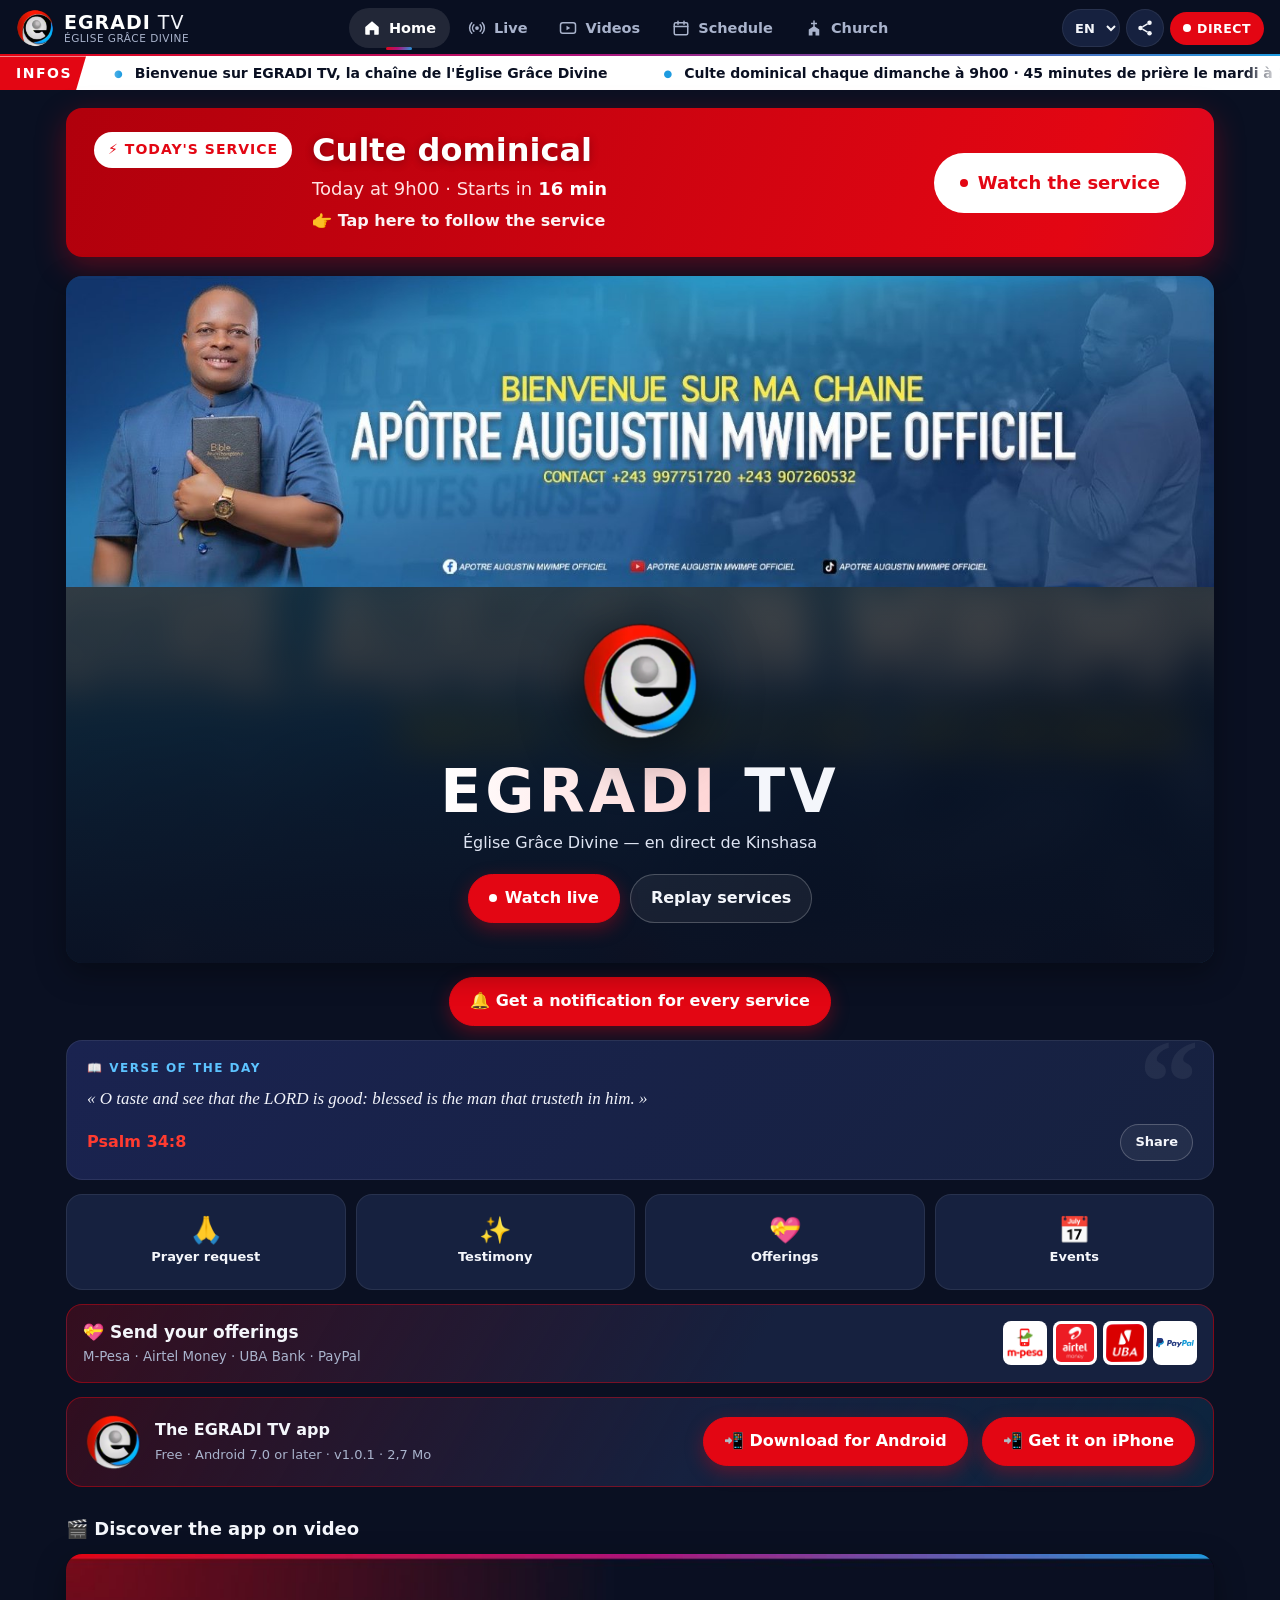
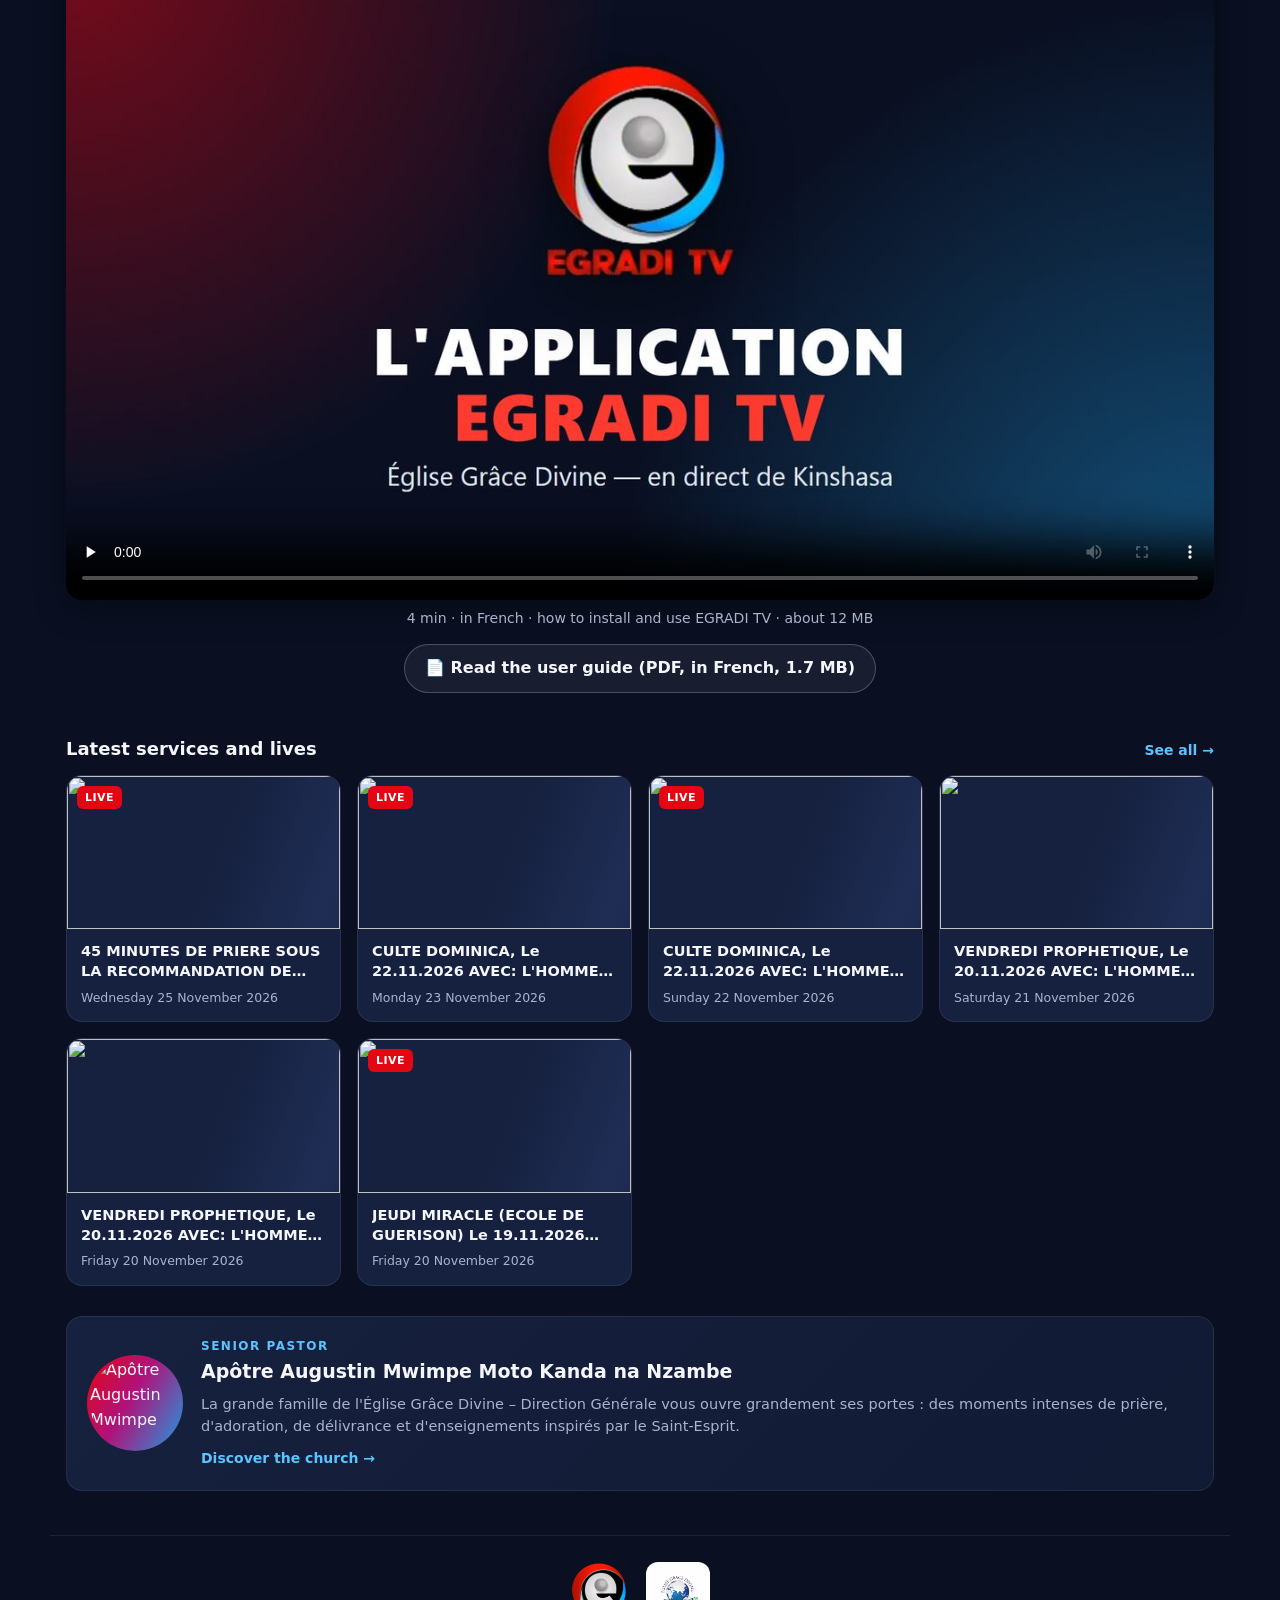
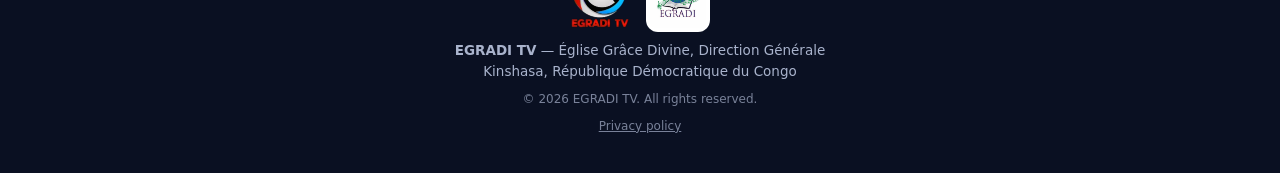
==== index.html @ 6b4d1101 "Bandeau et confidentialite : la rubrique s'appelle Offrandes Co-Authored-By: Claude Opus 5.5 <norepl" ====
<!doctype html>
<html lang="fr">
<head>
  <meta charset="utf-8">
  <meta name="viewport" content="width=device-width, initial-scale=1, viewport-fit=cover">
  <title>EGRADI TV — Église Grâce Divine · Kinshasa</title>
  <meta name="description" content="EGRADI TV : cultes en direct, prières, enseignements et miracles de l'Église Grâce Divine avec l'Apôtre Augustin Mwimpe, depuis Kinshasa.">
  <meta name="theme-color" content="#0a1022">
  <meta property="og:type" content="website">
  <meta property="og:site_name" content="EGRADI TV">
  <meta property="og:title" content="EGRADI TV — Église Grâce Divine">
  <meta property="og:description" content="Cultes en direct, prières et enseignements depuis Kinshasa.">
  <meta property="og:image" content="https://spirittshim.github.io/EGRADI-TV/partage.jpg">
  <meta property="og:image:width" content="1200">
  <meta property="og:image:height" content="630">
  <meta property="og:image:alt" content="EGRADI TV — Église Grâce Divine, Kinshasa">
  <meta property="og:url" content="https://spirittshim.github.io/EGRADI-TV/">
  <meta property="og:locale" content="fr_FR">
  <meta name="twitter:card" content="summary_large_image">
  <link rel="canonical" href="https://spirittshim.github.io/EGRADI-TV/">
  <script type="application/ld+json">[{"@context": "https://schema.org", "@type": "Church", "name": "Église Grâce Divine (EGRADI)", "alternateName": "EGRADI TV", "url": "https://spirittshim.github.io/EGRADI-TV/", "logo": "https://spirittshim.github.io/EGRADI-TV/logo-512.png", "image": "https://spirittshim.github.io/EGRADI-TV/partage.jpg", "description": "Cultes en direct, prières, enseignements et miracles avec l'Apôtre Augustin Mwimpe, depuis Kinshasa.", "telephone": "+243997751720", "email": "egrdimwimpe@gmail.com", "address": {"@type": "PostalAddress", "streetAddress": "3e avenue Police, Cité de Grâce (Badara), en face de l'Aéroport de Ndjili", "addressLocality": "Kinshasa", "addressCountry": "CD"}, "founder": {"@type": "Person", "name": "Apôtre Augustin Mwimpe"}, "sameAs": ["https://www.youtube.com/@Ap%C3%B4treAugustinMwimpeOfficiel", "https://www.facebook.com/MWIMPE", "https://www.tiktok.com/@augustinmwimpeofficiel", "https://www.instagram.com/apotre_augustin_mwimpeofficiel/", "https://x.com/ApotreMwimpe"]}, {"@context": "https://schema.org", "@type": "WebSite", "name": "EGRADI TV", "url": "https://spirittshim.github.io/EGRADI-TV/", "inLanguage": ["fr", "ln", "en"]}]</script>
  <link rel="manifest" href="manifest.webmanifest">
  <link rel="icon" href="logo-badge.png" type="image/png">
  <link rel="apple-touch-icon" href="apple-touch-icon.png">
  <!-- iPhone / iPad : application plein écran depuis l'écran d'accueil -->
  <meta name="apple-mobile-web-app-capable" content="yes">
  <meta name="mobile-web-app-capable" content="yes">
  <meta name="apple-mobile-web-app-status-bar-style" content="black-translucent">
  <meta name="apple-mobile-web-app-title" content="EGRADI TV">
  <meta name="format-detection" content="telephone=no">
  <link rel="apple-touch-startup-image" href="iphone/demarrage-1320x2868.png" media="(device-width: 440px) and (device-height: 956px) and (-webkit-device-pixel-ratio: 3) and (orientation: portrait)">
  <link rel="apple-touch-startup-image" href="iphone/demarrage-1206x2622.png" media="(device-width: 402px) and (device-height: 874px) and (-webkit-device-pixel-ratio: 3) and (orientation: portrait)">
  <link rel="apple-touch-startup-image" href="iphone/demarrage-1290x2796.png" media="(device-width: 430px) and (device-height: 932px) and (-webkit-device-pixel-ratio: 3) and (orientation: portrait)">
  <link rel="apple-touch-startup-image" href="iphone/demarrage-1179x2556.png" media="(device-width: 393px) and (device-height: 852px) and (-webkit-device-pixel-ratio: 3) and (orientation: portrait)">
  <link rel="apple-touch-startup-image" href="iphone/demarrage-1284x2778.png" media="(device-width: 428px) and (device-height: 926px) and (-webkit-device-pixel-ratio: 3) and (orientation: portrait)">
  <link rel="apple-touch-startup-image" href="iphone/demarrage-1170x2532.png" media="(device-width: 390px) and (device-height: 844px) and (-webkit-device-pixel-ratio: 3) and (orientation: portrait)">
  <link rel="apple-touch-startup-image" href="iphone/demarrage-1125x2436.png" media="(device-width: 375px) and (device-height: 812px) and (-webkit-device-pixel-ratio: 3) and (orientation: portrait)">
  <link rel="apple-touch-startup-image" href="iphone/demarrage-1242x2688.png" media="(device-width: 414px) and (device-height: 896px) and (-webkit-device-pixel-ratio: 3) and (orientation: portrait)">
  <link rel="apple-touch-startup-image" href="iphone/demarrage-828x1792.png" media="(device-width: 414px) and (device-height: 896px) and (-webkit-device-pixel-ratio: 2) and (orientation: portrait)">
  <link rel="apple-touch-startup-image" href="iphone/demarrage-750x1334.png" media="(device-width: 375px) and (device-height: 667px) and (-webkit-device-pixel-ratio: 2) and (orientation: portrait)">
  <link rel="apple-touch-startup-image" href="iphone/demarrage-1242x2208.png" media="(device-width: 414px) and (device-height: 736px) and (-webkit-device-pixel-ratio: 3) and (orientation: portrait)">
  <link rel="preconnect" href="https://i.ytimg.com">
  <link rel="stylesheet" href="styles.css">
</head>
<body>
  <noscript><p style="padding:16px;background:#e30613;color:#fff;text-align:center;margin:0">EGRADI TV a besoin de JavaScript pour fonctionner. Activez-le dans votre navigateur, ou regardez les cultes sur YouTube : Apôtre Augustin Mwimpe Officiel.</p></noscript>
  <!-- Écran de démarrage -->
  <div id="demarrage" class="demarrage" aria-hidden="true">
    <img src="logo-complet.png" alt="" width="172" height="200">

    <span class="chargement"></span>
  </div>

  <svg width="0" height="0" style="position:absolute" aria-hidden="true">
    <symbol id="i-accueil" viewBox="0 0 24 24"><path d="M3 10.5 12 3l9 7.5V20a1 1 0 0 1-1 1h-5v-6H9v6H4a1 1 0 0 1-1-1z"/></symbol>
    <symbol id="i-direct" viewBox="0 0 24 24"><circle cx="12" cy="12" r="2.5"/><path d="M7.8 16.2a6 6 0 0 1 0-8.4M16.2 7.8a6 6 0 0 1 0 8.4M5 19a10 10 0 0 1 0-14M19 5a10 10 0 0 1 0 14" fill="none" stroke="currentColor" stroke-width="2" stroke-linecap="round"/></symbol>
    <symbol id="i-videos" viewBox="0 0 24 24"><rect x="2" y="5" width="20" height="14" rx="3" fill="none" stroke="currentColor" stroke-width="2"/><path d="m10 9 5 3-5 3z"/></symbol>
    <symbol id="i-programme" viewBox="0 0 24 24"><rect x="3" y="5" width="18" height="16" rx="2" fill="none" stroke="currentColor" stroke-width="2"/><path d="M3 10h18M8 3v4M16 3v4" stroke="currentColor" stroke-width="2" stroke-linecap="round"/></symbol>
    <symbol id="i-eglise" viewBox="0 0 24 24"><path d="M11 2h2v3h3v2h-3v3l6 4v8h-5v-5h-4v5H5v-8l6-4V7H8V5h3z"/></symbol>
    <symbol id="i-partager" viewBox="0 0 24 24"><circle cx="18" cy="5" r="3"/><circle cx="6" cy="12" r="3"/><circle cx="18" cy="19" r="3"/><path d="m8.6 13.5 6.8 4M15.4 6.5l-6.8 4" stroke="currentColor" stroke-width="2"/></symbol>
    <symbol id="i-installer" viewBox="0 0 24 24"><path d="M12 3v12m0 0-5-5m5 5 5-5M4 21h16" fill="none" stroke="currentColor" stroke-width="2.2" stroke-linecap="round" stroke-linejoin="round"/></symbol>
  </svg>

  <header class="entete">
    <a class="marque" href="#accueil" aria-label="EGRADI TV, accueil">
      <img class="logo" src="logo-badge.png" alt="" width="38" height="38">
      <span class="marque-texte"><span><strong>EGRADI</strong> TV</span><small>Église Grâce Divine</small></span>
    </a>
    <nav class="barre-nav" aria-label="Navigation principale">
      <a href="#accueil" data-vue="accueil"><svg><use href="#i-accueil"/></svg><span data-i18n="nav_accueil">Accueil</span></a>
      <a href="#direct" data-vue="direct"><svg><use href="#i-direct"/></svg><span data-i18n="nav_direct">Direct</span></a>
      <a href="#videos" data-vue="videos"><svg><use href="#i-videos"/></svg><span data-i18n="nav_videos">Vidéos</span></a>
      <a href="#programmes" data-vue="programmes"><svg><use href="#i-programme"/></svg><span data-i18n="nav_programme">Programme</span></a>
      <a href="#eglise" data-vue="eglise"><svg><use href="#i-eglise"/></svg><span data-i18n="nav_eglise">Église</span></a>
    </nav>
    <div class="entete-actions">
      <select id="langue" class="langue" aria-label="Langue"></select>
      <button id="installer" class="icone-bouton" hidden aria-label="Installer l'application" title="Installer l'application"><svg><use href="#i-installer"/></svg></button>
      <button id="partager-app" class="icone-bouton" aria-label="Partager l'application" title="Partager l'application"><svg><use href="#i-partager"/></svg></button>
      <a class="pastille-direct" href="#direct"><span class="point"></span>DIRECT</a>
    </div>
  </header>

  <!-- Bandeau INFOS, comme à l'antenne -->
  <div class="bandeau" role="marquee" aria-label="Informations">
    <span class="bandeau-titre">INFOS</span>
    <div class="bandeau-defile"><div id="bandeau-texte" class="bandeau-texte"></div></div>
  </div>

  <main>
    <!-- ACCUEIL -->
    <section id="accueil" class="vue">
      <!-- FLASH : culte du jour (rempli par app.js, visible seulement les jours de culte) -->
      <a id="flash-culte" class="flash-culte" href="#direct" hidden></a>

      <div class="hero">
        <img class="hero-fond" id="hero-fond" alt="">
        <!-- Photo de présentation de l'Apôtre, affichée EN ENTIER (sans recadrage). Un appui l'agrandit. -->
        <button type="button" class="hero-banniere" id="hero-banniere" aria-label="Agrandir la photo de l'Apôtre Augustin Mwimpe">
          <img id="hero-banniere-img" alt="Apôtre Augustin Mwimpe — Bienvenue sur ma chaîne" width="1559" height="423">
        </button>
        <div class="hero-contenu">
          <img class="hero-logo" src="logo-badge.png" alt="Logo EGRADI TV" width="120" height="120">
          <h1><span>EGRADI</span> TV</h1>
          <p class="slogan" id="slogan"></p>
          <div class="actions">
            <a class="bouton principal" href="#direct"><span class="point"></span> <span data-i18n="hero_direct">Regarder le direct</span></a>
            <a class="bouton" href="#videos" data-i18n="hero_revoir">Revoir les cultes</a>
          </div>
        </div>
      </div>

      <div id="prochain" class="prochain"></div>

      <!-- Notifications (apparaît seulement quand OneSignal est configuré dans config.js) -->
      <div id="notif-zone" class="notif-zone" hidden>
        <button type="button" id="notif-activer" class="bouton principal" data-i18n="notif_btn">🔔 Recevoir une notification à chaque culte</button>
        <p id="notif-etat" class="note" aria-live="polite"></p>
      </div>

      <div class="actions" hidden><a id="alerte-direct" class="bouton whatsapp" target="_blank" rel="noopener" data-i18n="alerte_direct">🔔 Être prévenu des directs (WhatsApp)</a></div>

      <figure id="verset-jour" class="verset-jour">
        <figcaption class="sur-titre" data-i18n="verset_titre">📖 Verset du jour</figcaption>
        <blockquote id="verset-texte"></blockquote>
        <div class="verset-pied">
          <cite id="verset-ref"></cite>
          <button id="verset-partager" class="bouton petit" data-i18n="partager">Partager</button>
        </div>
      </figure>

      <div class="tuiles">
        <a href="#priere" class="tuile"><span class="tuile-icone">🙏</span><span data-i18n="tuile_priere">Demande de prière</span></a>
        <a href="#priere" class="tuile" data-type="temoignage"><span class="tuile-icone">✨</span><span data-i18n="tuile_temoignage">Témoignage</span></a>
        <a href="#soutien" class="tuile"><span class="tuile-icone">💝</span><span data-i18n="tuile_soutien">Offrandes</span></a>
        <a href="#programmes" class="tuile"><span class="tuile-icone">📅</span><span data-i18n="tuile_agenda">Agenda</span></a>
      </div>

      <a href="#soutien" class="bandeau-offrande">
        <span class="bo-texte"><strong data-i18n="off_bandeau">💝 Envoyez vos offrandes</strong><small data-i18n="off_bandeau_sous">M-Pesa · Airtel Money · Banque UBA · PayPal</small></span>
        <span class="bo-logos"><img src="offrandes/logo-mpesa.png" alt="M-Pesa"><img src="offrandes/logo-airtel.png" alt="Airtel Money"><img src="offrandes/logo-banque.png" alt="UBA"><img src="offrandes/logo-paypal.svg" alt="PayPal"></span>
      </a>

      <!-- Installer l'application : bouton APK sur Android / ordinateur, astuce Safari sur iPhone -->
      <div id="bloc-appli" class="bloc-appli" hidden>
        <img src="logo-badge.png" alt="" width="56" height="56">
        <div class="appli-texte">
          <strong data-i18n="appli_titre">L'application EGRADI TV</strong>
          <span id="appli-detail"></span>
        </div>
        <a id="telecharger-apk" class="bouton principal" download data-i18n="appli_android">📲 Télécharger pour Android</a>
        <button id="installer-iphone" class="bouton principal" type="button" hidden data-i18n="iphone_btn">📲 Télécharger pour iPhone</button>
      </div>

      <!-- Vidéo de présentation de l'application (chargée seulement si on appuie sur lecture) -->
      <section class="bloc-presentation" aria-labelledby="titre-presentation">
        <h2 class="titre-section" id="titre-presentation" data-i18n="presentation_titre">🎬 Découvrez l'application en vidéo</h2>
        <video controls preload="none" playsinline poster="presentation/affiche.jpg" width="1280" height="720">
          <source src="presentation/EGRADI-TV-presentation.mp4" type="video/mp4">
        </video>
        <p class="note" data-i18n="presentation_note">4 min · Comment installer et utiliser EGRADI TV · environ 12 Mo</p>
        <div class="actions"><a class="bouton" href="presentation/Notice-EGRADI-TV.pdf" target="_blank" rel="noopener" data-i18n="notice_btn">📄 Lire la notice d'utilisation (PDF, 1,7 Mo)</a></div>
      </section>

      <div id="bloc-continuer" hidden>
        <h2 class="titre-section" data-i18n="continuer_titre">▶ Continuer à regarder</h2>
        <div id="continuer" class="grille"></div>
      </div>

      <div class="titre-ligne">
        <h2 class="titre-section" data-i18n="derniers">Derniers cultes et directs</h2>
        <a href="#videos" class="voir-tout" data-i18n="tout_voir">Tout voir →</a>
      </div>
      <div id="dernieres" class="grille"></div>

      <div class="apotre">
        <img id="avatar" alt="Apôtre Augustin Mwimpe" width="96" height="96">
        <div>
          <p class="sur-titre" data-i18n="pasteur">Pasteur principal</p>
          <h2 id="dirigeant-accueil"></h2>
          <p id="bienvenue-accueil"></p>
          <a href="#eglise" class="voir-tout" data-i18n="decouvrir">Découvrir l'église →</a>
        </div>
      </div>
    </section>

    <!-- DIRECT -->
    <section id="direct" class="vue">
      <h2 class="titre-page"><span class="point rouge"></span> <span data-i18n="direct_titre">En direct de Kinshasa</span></h2>
      <div id="sources-direct" class="filtres" role="tablist" aria-label="Source du direct"></div>
      <div class="lecteur" id="zone-direct"></div>
      <label class="interrupteur"><input type="checkbox" id="economie"><span class="glissiere"></span><span data-i18n="economie">Économie de données</span></label>
      <label class="interrupteur"><input type="checkbox" id="audio-direct"><span class="glissiere"></span><span data-i18n="mode_audio_long">🎧 Mode audio (écouter seulement)</span></label>
      <p class="note" id="note-direct"></p>
      <div class="actions">
        <a class="bouton bleu-ott" id="lien-bleu-ott" target="_blank" rel="noopener" hidden data-i18n="bleu_ott">📺 Regarder sur Bleu OTT</a>
        <a class="bouton" id="lien-youtube-direct" target="_blank" rel="noopener" data-i18n="ouvrir_yt">Ouvrir sur YouTube</a>
      </div>
      <div class="actions" hidden><a id="alerte-direct-2" class="bouton whatsapp" target="_blank" rel="noopener" data-i18n="alerte_direct">🔔 Être prévenu des directs (WhatsApp)</a></div>
      <div id="bloc-ailleurs">
        <h2 class="titre-section" data-i18n="aussi">EGRADI TV est aussi en direct sur</h2>
        <div id="ailleurs" class="reseaux"></div>
      </div>
      <h2 class="titre-section" data-i18n="dernier_direct">Dernier direct</h2>
      <div id="dernier-direct" class="grille"></div>
    </section>

    <!-- VIDEOS -->
    <section id="videos" class="vue">
      <h2 class="titre-page" data-i18n="videos_titre">Vidéos</h2>
      <input id="recherche" class="recherche" type="search" placeholder="Rechercher un culte, une prédication…" data-i18n-ph="recherche_ph" aria-label="Rechercher">
      <div id="filtres" class="filtres" role="tablist"></div>
      <div id="liste-videos" class="grille"></div>
      <div class="actions"><button id="plus-videos" class="bouton" hidden>Afficher plus</button></div>

      <div class="bloc archives" id="bloc-tiktok">
        <h2 class="titre-section" data-i18n="tiktok_titre">Sur TikTok</h2>
        <p class="note">Les dernières vidéos courtes de l'Apôtre Augustin Mwimpe (<span id="tiktok-pseudo"></span>).</p>
        <div id="zone-tiktok" class="zone-tiktok">
          <button id="charger-tiktok" class="bouton principal" data-i18n="tiktok_btn">▶ Afficher les vidéos TikTok</button>
        </div>
        <div class="actions"><a class="bouton" id="lien-tiktok" target="_blank" rel="noopener" data-i18n="tiktok_ouvrir">Ouvrir dans TikTok</a></div>
      </div>

      <div class="bloc archives">
        <h2 class="titre-section" data-i18n="archives_titre">Toutes les archives de la chaîne</h2>
        <p class="note" data-i18n="archives_note">Plus de 1 500 vidéos : faites défiler la liste dans le lecteur.</p>
        <div class="lecteur" id="zone-archives">
          <button id="charger-archives" class="bouton principal centre" data-i18n="archives_btn">▶ Ouvrir les archives</button>
        </div>
      </div>
    </section>

    <!-- PROGRAMMES -->
    <section id="programmes" class="vue">
      <h2 class="titre-page" data-i18n="programme_titre">Programme de la semaine</h2>
      <ol id="liste-programmes" class="programmes"></ol>
      <p class="note" data-i18n="heures_note">Heures de Kinshasa (UTC+1).</p>
      <div class="actions"><button id="ajouter-agenda" class="bouton" hidden data-i18n="agenda_btn">📅 Ajouter les cultes à mon agenda</button></div>

      <h2 class="titre-section" data-i18n="evenements_titre">Événements à venir</h2>
      <div id="liste-evenements" class="evenements"></div>
    </section>

    <!-- EGLISE -->
    <section id="eglise" class="vue">
      <h2 class="titre-page" data-i18n="eglise_titre">L'Église Grâce Divine</h2>
      <div class="bloc bloc-eglise">
        <img class="logo-eglise" src="photos/logo-eglise.jpg" alt="Logo de l'Église Grâce Divine (EGRADI)" width="435" height="480" loading="lazy">
        <p id="description"></p>
        <p id="bienvenue"></p>
        <p><strong data-i18n="dirigee_par">Dirigée par :</strong> <span id="dirigeant"></span>, <span data-i18n="representant">représentant légal de l'Église Grâce Divine</span></p>
      </div>
      <div id="chiffres" class="chiffres"></div>

      <h2 class="titre-section" data-i18n="pasteurs_titre">Nos pasteurs</h2>
      <div id="liste-pasteurs" class="pasteurs"></div>

      <h2 class="titre-section" data-i18n="galerie_titre">Galerie</h2>
      <div id="galerie" class="galerie"></div>
      <h2 class="titre-section" data-i18n="contact_titre">Nous contacter</h2>
      <div class="bloc contact">
        <p class="numero" id="numero"></p>
        <div class="actions">
          <a class="bouton principal" id="lien-appel" data-i18n="appeler">📞 Appeler</a>
          <a class="bouton whatsapp" id="lien-whatsapp" target="_blank" rel="noopener">💬 WhatsApp</a>
          <a class="bouton" id="lien-email" hidden>✉️ E-mail</a>
        </div>
        <p class="note" id="email-texte"></p>
      </div>
      <h2 class="titre-section" data-i18n="trouver_titre">Nous trouver</h2>
      <div class="bloc">
        <address id="adresse"></address>
        <div class="actions"><a class="bouton" id="lien-carte" target="_blank" rel="noopener" data-i18n="carte">📍 Ouvrir la carte</a></div>
      </div>
      <div class="actions" id="eglise-apk" hidden><a class="bouton principal" download data-i18n="appli_android">📲 Télécharger pour Android</a><button class="bouton principal" type="button" id="eglise-iphone" data-i18n="iphone_btn">📲 Télécharger pour iPhone</button></div>
      <h2 class="titre-section" data-i18n="suivez">Suivez-nous</h2>
      <div id="reseaux" class="reseaux"></div>
    </section>

    <!-- PRIÈRE & TÉMOIGNAGE -->
    <section id="priere" class="vue">
      <h2 class="titre-page" data-i18n="priere_titre">Prière & témoignage</h2>
      <p class="intro" data-i18n="priere_intro"></p>
      <form id="form-priere" class="bloc formulaire" novalidate>
        <label><span data-i18n="f_type">Type de message</span>
          <select name="type">
            <option value="priere" data-i18n="type_priere">Demande de prière</option>
            <option value="temoignage" data-i18n="type_temoignage">Témoignage</option>
            <option value="grace" data-i18n="type_grace">Action de grâce</option>
          </select>
        </label>
        <label><span data-i18n="f_nom">Votre nom</span><input name="nom" autocomplete="name" required></label>
        <label><span data-i18n="f_ville">Ville / pays</span><input name="ville" autocomplete="address-level2"></label>
        <label><span data-i18n="f_tel">Téléphone (facultatif)</span><input name="tel" type="tel" autocomplete="tel"></label>
        <label><span data-i18n="f_message">Votre message</span><textarea name="message" rows="6" required></textarea></label>
        <div class="actions">
          <button type="submit" class="bouton whatsapp" data-canal="whatsapp" data-i18n="envoyer_wa">💬 Envoyer par WhatsApp</button>
          <button type="submit" class="bouton" data-canal="email" data-i18n="envoyer_mail">✉️ Envoyer par e-mail</button>
        </div>
        <p class="note" data-i18n="priere_note"></p>
      </form>
    </section>

    <!-- SOUTIEN -->
    <section id="soutien" class="vue">
      <div class="entete-offrande">
        <img src="logo-badge.png" alt="EGRADI TV" width="84" height="84">
        <h2 class="titre-page" data-i18n="soutien_titre">Envoyez vos offrandes</h2>
      </div>
      <p class="intro" id="soutien-texte"></p>
      <blockquote class="verset" id="soutien-verset"></blockquote>
      <h3 class="titre-section" data-i18n="off_choisir">Choisissez votre moyen d'envoi</h3>
      <div id="choix-offrande" class="choix-offrande" role="tablist" aria-label="Moyen d'envoi"></div>
      <div id="detail-offrande" class="detail-offrande" role="tabpanel" aria-live="polite"></div>
      <div class="qr-general">
        <img src="offrandes/qr-tout.svg" alt="QR code de la page Offrandes" width="120" height="120">
        <p><strong data-i18n="off_qr_tout_titre">Partagez cette page</strong><br><span data-i18n="off_qr_tout">Scannez ce code pour ouvrir les offrandes EGRADI TV sur un autre téléphone.</span></p>
      </div>
      <div class="actions"><a class="bouton whatsapp" id="soutien-whatsapp" target="_blank" rel="noopener" data-i18n="soutien_wa">💬 Demander les numéros sur WhatsApp</a></div>
      <p class="note" data-i18n="soutien_merci"></p>
    </section>
  </main>

  <footer class="pied">
    <div class="pied-logos">
      <img src="logo-complet.png" alt="EGRADI TV" width="60" height="70">
      <img class="pied-eglise" src="photos/logo-eglise.jpg" alt="Église Grâce Divine (EGRADI)" width="64" height="70" loading="lazy">
    </div>
    <p><strong>EGRADI TV</strong> — Église Grâce Divine, Direction Générale<br>Kinshasa, République Démocratique du Congo</p>
    <p class="copyright">© <span id="annee"></span> EGRADI TV. <span data-i18n="droits">Tous droits réservés.</span></p>
    <p class="copyright"><a href="confidentialite.html" data-i18n="confidentialite">Politique de confidentialité</a></p>
  </footer>

  <dialog id="fenetre-video" class="fenetre-video">
    <div class="fenetre-entete">
      <h3 id="fenetre-titre"></h3>
      <button id="fermer" class="fermer" aria-label="Fermer">✕</button>
    </div>
    <div class="lecteur"><iframe id="lecteur-video" title="Vidéo" allow="autoplay; encrypted-media; picture-in-picture; fullscreen" allowfullscreen></iframe>
      <div id="audio-commandes" class="audio-commandes" hidden>
        <p class="audio-titre">🎧 <span data-i18n="mode_audio">Mode audio</span></p>
        <p class="audio-nom" id="audio-titre-video"></p>
        <div class="audio-boutons">
          <button type="button" id="audio-recul" aria-label="Reculer de 15 secondes">↺ 15</button>
          <button type="button" id="audio-lecture" class="audio-play" aria-label="Lecture / pause">⏸</button>
          <button type="button" id="audio-avance" aria-label="Avancer de 15 secondes">15 ↻</button>
        </div>
        <p class="audio-note"><span id="audio-temps"></span></p>
      </div>
    </div>
    <div class="fenetre-pied">
      <span id="fenetre-date"></span>
      <span class="fenetre-boutons">
        <button id="depuis-debut" class="bouton petit" hidden data-i18n="depuis_debut">⟲ Depuis le début</button>
        <button id="bouton-audio" class="bouton petit" aria-pressed="false">🎧 Mode audio</button>
        <button id="ma-liste" class="bouton petit" aria-pressed="false">☆ Ma liste</button>
        <button id="partager" class="bouton petit" data-i18n="partager">Partager</button>
      </span>
    </div>
  </dialog>

  <dialog id="visionneuse" class="visionneuse">
    <button class="fermer" id="fermer-visionneuse" aria-label="Fermer">✕</button>
    <img id="visionneuse-img" alt="">
    <p id="visionneuse-legende"></p>
    <a id="visionneuse-video" class="bouton principal" hidden data-i18n="voir_video">▶ Voir la vidéo</a>
  </dialog>

  <dialog id="guide-iphone" class="guide-iphone" aria-labelledby="guide-iphone-titre">
    <button class="fermer" id="fermer-guide-iphone" aria-label="Fermer">✕</button>
    <img src="apple-touch-icon.png" alt="" width="64" height="64" class="guide-icone">
    <h3 id="guide-iphone-titre" data-i18n="iphone_titre">Installer EGRADI TV sur iPhone</h3>
    <div id="guide-iphone-qr" class="guide-qr-bloc" hidden>
      <img src="installer/qr-installer.svg" alt="QR code d'installation" width="180" height="180" class="guide-qr">
      <p data-i18n="iphone_qr">Sur l'iPhone, scannez ce code avec l'appareil photo et ouvrez le lien dans Safari, puis suivez ces étapes :</p>
    </div>
    <p id="guide-iphone-safari" class="guide-alerte" hidden>
      <span data-i18n="iphone_safari">Ouvrez d'abord cette page dans Safari (l'application à la boussole bleue) :</span>
      <button id="copier-lien-iphone" class="bouton petit" type="button" data-i18n="iphone_copier">Copier le lien</button>
    </p>
    <ol class="guide-etapes">
      <li><span class="guide-num">1</span><span><span data-i18n="iphone_e1">Touchez le bouton Partager</span>
        <svg class="guide-picto" viewBox="0 0 24 24" aria-hidden="true"><path d="M12 3v12M7.5 7.5 12 3l4.5 4.5M5 11v9h14v-9" fill="none" stroke="#1e9be0" stroke-width="2" stroke-linecap="round" stroke-linejoin="round"/></svg>
        <small data-i18n="iphone_e1b">en bas de l'écran (ou en haut sur iPad)</small></span></li>
      <li><span class="guide-num">2</span><span><span data-i18n="iphone_e2">Faites défiler et touchez</span> <strong data-i18n="iphone_e2b">« Sur l'écran d'accueil »</strong>
        <svg class="guide-picto" viewBox="0 0 24 24" aria-hidden="true"><rect x="4" y="4" width="16" height="16" rx="4" fill="none" stroke="#fff" stroke-width="2"/><path d="M12 8v8M8 12h8" stroke="#fff" stroke-width="2" stroke-linecap="round"/></svg></span></li>
      <li><span class="guide-num">3</span><span><span data-i18n="iphone_e3">Touchez</span> <strong data-i18n="iphone_e3b">« Ajouter »</strong> <span data-i18n="iphone_e3c">en haut à droite</span></span></li>
      <li><span class="guide-num">✓</span><span data-i18n="iphone_e4">L'icône EGRADI TV apparaît sur votre écran d'accueil : ouvrez-la comme une application, en plein écran.</span></li>
    </ol>
    <p class="note" data-i18n="iphone_notif">Astuce : une fois installée, l'application peut recevoir les notifications des cultes (iOS 16.4 ou plus récent).</p>
  </dialog>

  <dialog id="guide-android" class="guide-iphone" aria-labelledby="guide-android-titre">
    <button class="fermer" id="fermer-guide-android" aria-label="Fermer">✕</button>
    <img src="apple-touch-icon.png" alt="" width="64" height="64" class="guide-icone">
    <h3 id="guide-android-titre" data-i18n="android_titre">Installer EGRADI TV sur Android</h3>
    <a id="guide-android-apk" class="bouton principal guide-telecharger" download data-i18n="appli_android">📲 Télécharger pour Android</a>
    <p class="note" id="guide-android-detail"></p>
    <ol class="guide-etapes">
      <li><span class="guide-num">1</span><span data-i18n="android_e1">Touchez « Télécharger pour Android » ci-dessus.</span></li>
      <li><span class="guide-num">2</span><span><span data-i18n="android_e2">Ouvrez le fichier</span> <strong>EGRADI-TV.apk</strong> <small data-i18n="android_e2b">dans la notification ou dans « Téléchargements ».</small></span></li>
      <li><span class="guide-num">3</span><span><span data-i18n="android_e3">Si le téléphone le demande, touchez</span> <strong data-i18n="android_e3b">« Paramètres »</strong> <span data-i18n="android_e3c">puis autorisez « Installer des applications inconnues ».</span></span></li>
      <li><span class="guide-num">4</span><span><span data-i18n="android_e4">Touchez</span> <strong data-i18n="android_e4b">« Installer »</strong>, <span data-i18n="android_e4c">puis</span> <strong data-i18n="android_e4d">« Ouvrir »</strong>.</span></li>
    </ol>
    <p class="note" data-i18n="android_note">Application officielle de l'Église Grâce Divine, signée par EGRADI TV. Les mises à jour arrivent toutes seules.</p>
  </dialog>

  <dialog id="guide-ordinateur" class="guide-iphone" aria-labelledby="guide-ordinateur-titre">
    <button class="fermer" id="fermer-guide-ordinateur" aria-label="Fermer">✕</button>
    <h3 id="guide-ordinateur-titre" data-i18n="ordi_titre">Installer EGRADI TV sur votre téléphone</h3>
    <img src="installer/qr-installer.svg" alt="QR code d'installation" width="220" height="220" class="guide-qr">
    <p data-i18n="ordi_texte">Scannez ce code avec l'appareil photo de votre iPhone ou de votre Android : la bonne installation s'ouvre toute seule.</p>
  </dialog>

  <div id="toast" class="toast" role="status" aria-live="polite"></div>
  <div id="hors-ligne" class="hors-ligne" role="status" hidden><span data-i18n="hors_ligne">Pas de connexion Internet : les vidéos et le direct reviendront dès que le réseau sera rétabli.</span></div>

  <script src="https://cdn.jsdelivr.net/npm/hls.js@1/dist/hls.min.js" defer></script>
  <script src="config.js"></script>
  <script src="i18n.js"></script>
  <script src="videos.js"></script>
  <script src="versets.js"></script>
  <script src="app.js"></script>
  <script src="plus.js"></script>
</body>
</html>
---- styles.css ----
/* EGRADI TV — couleurs tirées du logo de la chaîne (anneau rouge / bleu) */
:root {
  --fond: #0a1022;
  --fond-2: #111a33;
  --carte: #16213f;
  --carte-2: #1c2a50;
  --ligne: rgba(255, 255, 255, .08);
  --texte: #f4f6fb;
  --texte-2: #a9b3cc;
  --rouge: #e30613;
  --rouge-2: #ff3b30;
  --bleu: #1e9be0;
  --bleu-2: #5cc3ff;
  --degrade: linear-gradient(120deg, var(--rouge) 0%, #b0127a 45%, var(--bleu) 100%);
  --rayon: 16px;
  --ombre: 0 10px 30px rgba(0, 0, 0, .35);
  --nav-h: 64px;
}
* { box-sizing: border-box; }
html { scroll-behavior: smooth; -webkit-tap-highlight-color: transparent; }
body {
  margin: 0; background: var(--fond); color: var(--texte);
  font: 16px/1.55 "Segoe UI", Roboto, "Helvetica Neue", system-ui, sans-serif;
  padding-bottom: calc(var(--nav-h) + env(safe-area-inset-bottom));
  -webkit-font-smoothing: antialiased;
}
a { color: var(--bleu-2); }
img { max-width: 100%; }
button { font: inherit; }
:focus-visible { outline: 2px solid var(--bleu-2); outline-offset: 2px; }
[hidden] { display: none !important; }

/* ---------- Écran de démarrage ---------- */
.demarrage {
  position: fixed; inset: 0; z-index: 100; display: grid; place-content: center; justify-items: center; gap: 10px;
  background: radial-gradient(circle at 50% 40%, #1a2850, var(--fond) 70%);
  transition: opacity .45s, visibility .45s;
}
.demarrage img { filter: drop-shadow(0 0 40px rgba(227,6,19,.35)); animation: respire 1.6s ease-in-out infinite; }
.demarrage p { margin: 6px 0 0; font-size: 26px; letter-spacing: 4px; }
.demarrage strong { color: var(--rouge-2); }
.chargement { width: 120px; height: 3px; border-radius: 3px; background: var(--degrade); background-size: 200% 100%; animation: glisse 1s linear infinite; }
.demarrage.fini { opacity: 0; visibility: hidden; }
@keyframes respire { 50% { transform: scale(1.05); } }
@keyframes glisse { to { background-position: -200% 0; } }

/* ---------- En-tête ---------- */
.entete {
  position: sticky; top: 0; z-index: 20;
  display: flex; align-items: center; gap: 12px; justify-content: space-between;
  padding: 8px 16px; padding-top: calc(8px + env(safe-area-inset-top));
  /* pas de backdrop-filter ici : il casserait la barre de navigation fixe (enfant de l'en-tête) sur mobile */
  background: rgba(10, 16, 34, .97);
}
.entete::after { content: ""; position: absolute; left: 0; right: 0; bottom: 0; height: 2px; background: var(--degrade); }
.marque { display: flex; align-items: center; gap: 10px; color: var(--texte); text-decoration: none; }
.marque .logo { border-radius: 50%; }
.marque-texte { display: flex; flex-direction: column; font-size: 19px; line-height: 1.1; letter-spacing: 1px; }
.marque-texte strong { color: #fff; }
.marque-texte small { font-size: 10.5px; letter-spacing: .5px; color: var(--texte-2); text-transform: uppercase; }
.entete-actions { display: flex; align-items: center; gap: 6px; }
.icone-bouton {
  display: grid; place-items: center; width: 38px; height: 38px; border-radius: 50%;
  border: 1px solid var(--ligne); background: var(--carte); color: var(--texte); cursor: pointer;
}
.icone-bouton svg { width: 18px; height: 18px; fill: currentColor; }
.icone-bouton:hover { background: var(--carte-2); }
.pastille-direct {
  display: inline-flex; align-items: center; gap: 6px; padding: 7px 13px; border-radius: 999px;
  background: var(--rouge); color: #fff; font-weight: 700; font-size: 12.5px; letter-spacing: .5px; text-decoration: none;
  box-shadow: 0 0 0 0 rgba(227, 6, 19, .6); animation: onde 2s infinite;
}
@keyframes onde { 70% { box-shadow: 0 0 0 10px rgba(227, 6, 19, 0); } 100% { box-shadow: 0 0 0 0 rgba(227, 6, 19, 0); } }
.point { display: inline-block; width: 8px; height: 8px; border-radius: 50%; background: currentColor; animation: clignote 1.2s infinite; }
.point.rouge { background: var(--rouge-2); width: 10px; height: 10px; vertical-align: middle; }
@keyframes clignote { 50% { opacity: .25; } }

/* ---------- Bandeau INFOS ---------- */
.bandeau { display: flex; align-items: stretch; height: 34px; background: #fff; color: #0a1022; overflow: hidden; font-size: 14px; font-weight: 600; }
.bandeau-titre {
  flex: none; display: grid; place-items: center; padding: 0 14px 0 16px;
  background: var(--rouge); color: #fff; font-weight: 800; letter-spacing: 1.5px;
  clip-path: polygon(0 0, 100% 0, calc(100% - 10px) 100%, 0 100%);
}
.bandeau-defile { flex: 1; overflow: hidden; display: flex; align-items: center; mask-image: linear-gradient(90deg, transparent, #000 3%, #000 97%, transparent); }
.bandeau-texte { display: flex; white-space: nowrap; animation: defile var(--duree, 60s) linear infinite; }
.bandeau-texte span { padding: 0 28px; }
.bandeau-texte span::before { content: "●"; color: var(--bleu); margin-right: 12px; font-size: 10px; vertical-align: middle; }
.bandeau:hover .bandeau-texte { animation-play-state: paused; }
@keyframes defile { to { transform: translateX(-50%); } }

/* ---------- Mise en page ---------- */
main { max-width: 1180px; margin: 0 auto; padding: 0 16px 24px; }
.vue { display: none; padding-top: 18px; animation: apparait .3s ease; }
.vue.active { display: block; }
@keyframes apparait { from { opacity: 0; transform: translateY(6px); } }

.titre-page { margin: 4px 0 16px; font-size: 26px; font-weight: 800; letter-spacing: .3px; }
.titre-section { margin: 28px 0 12px; font-size: 18px; font-weight: 700; }
.titre-ligne { display: flex; align-items: baseline; justify-content: space-between; gap: 12px; }
.voir-tout { font-size: 14px; font-weight: 600; text-decoration: none; color: var(--bleu-2); }
.sur-titre { margin: 0; font-size: 12px; text-transform: uppercase; letter-spacing: 1.5px; color: var(--bleu-2); font-weight: 700; }
.note { color: var(--texte-2); font-size: 14px; text-align: center; }

/* ---------- Boutons ---------- */
.actions { display: flex; flex-wrap: wrap; gap: 10px; justify-content: center; margin: 14px 0; }
.bouton {
  display: inline-flex; align-items: center; justify-content: center; gap: 8px; padding: 11px 20px; border-radius: 999px;
  border: 1px solid rgba(255,255,255,.22); background: rgba(255,255,255,.06); color: var(--texte);
  font-weight: 600; text-decoration: none; cursor: pointer; transition: transform .15s, filter .15s, background .15s;
}
.bouton:hover { background: rgba(255,255,255,.12); }
.bouton:active { transform: scale(.97); }
.bouton.principal { background: var(--rouge); border-color: var(--rouge); color: #fff; box-shadow: 0 6px 18px rgba(227, 6, 19, .35); }
.bouton.principal:hover { filter: brightness(1.1); }
.bouton.whatsapp { background: #25d366; border-color: #25d366; color: #fff; }
.bouton.centre { position: absolute; inset: 0; margin: auto; width: max-content; height: max-content; }

/* ---------- Accueil ---------- */
.hero {
  position: relative; border-radius: var(--rayon); overflow: hidden; min-height: 360px;
  display: grid; place-items: center; text-align: center; box-shadow: var(--ombre);
}
.hero-fond { position: absolute; inset: 0; width: 100%; height: 100%; object-fit: cover; filter: blur(18px) brightness(.35) saturate(1.2); transform: scale(1.15); }
/* Photo de présentation : toujours affichée en entier, nette et lumineuse */
.hero-banniere {
  position: relative; z-index: 1; display: block; width: 100%; padding: 0; border: 0; margin: 0;
  background: none; cursor: zoom-in; line-height: 0;
}
.hero-banniere img { display: block; width: 100%; height: auto; aspect-ratio: 1559 / 423; object-fit: contain; }
.hero:has(.hero-banniere) { grid-template-rows: auto 1fr; place-items: stretch; }
.hero:has(.hero-banniere) .hero-contenu { align-self: center; }
.visionneuse { padding: 0; border: 0; background: transparent; max-width: 100vw; max-height: 100vh; overflow: visible; }
.visionneuse::backdrop { background: rgba(0, 0, 0, .9); }
.visionneuse img { display: block; width: min(96vw, 1600px); height: auto; border-radius: 10px; }
.visionneuse-fermer { position: fixed; top: 14px; right: 14px; width: 44px; height: 44px; border-radius: 50%; border: 0; background: #fff; color: #000; font-size: 20px; cursor: pointer; }
.hero::before { content: ""; position: absolute; inset: 0; background: radial-gradient(circle at 20% 0%, rgba(227,6,19,.35), transparent 50%), radial-gradient(circle at 90% 100%, rgba(30,155,224,.35), transparent 50%); }
.hero::after { content: ""; position: absolute; inset: 0; background: linear-gradient(180deg, transparent 40%, rgba(10,16,34,.9)); }
.hero-contenu { position: relative; z-index: 1; padding: 34px 18px 26px; }
.hero-logo { filter: drop-shadow(0 10px 30px rgba(0,0,0,.6)); }
.hero h1 { margin: 12px 0 0; font-size: clamp(36px, 8vw, 60px); line-height: 1; letter-spacing: 4px; font-weight: 900; }
.hero h1 span { background: linear-gradient(90deg, #fff, #ffd6d6); -webkit-background-clip: text; background-clip: text; color: transparent; }
.slogan { margin: 10px 0 18px; color: #dfe5f3; font-size: 16px; }

/* ---------- FLASH « culte du jour » (accueil) ---------- */
.flash-culte {
  position: relative; display: flex; align-items: center; gap: 20px; flex-wrap: wrap;
  margin: 0 0 18px; padding: 24px 28px; min-height: 130px; border-radius: var(--rayon); overflow: hidden;
  color: #fff; text-decoration: none; isolation: isolate;
  background: linear-gradient(110deg, #b0000c, var(--rouge) 30%, #b0127a 60%, var(--rouge) 85%, #b0000c);
  background-size: 300% 100%;
  box-shadow: 0 10px 30px rgba(227, 6, 19, .35);
  animation: flash-entree .6s cubic-bezier(.2, .9, .3, 1.3) both, flash-fond 6s linear infinite;
}
.flash-culte:hover { filter: brightness(1.08); }
.flash-culte:focus-visible { outline: 3px solid #fff; outline-offset: 3px; }
/* reflet lumineux qui balaie le bandeau */
.flash-eclat {
  position: absolute; inset: 0; z-index: -1; pointer-events: none;
  background: linear-gradient(100deg, transparent 30%, rgba(255, 255, 255, .35) 50%, transparent 70%);
  transform: translateX(-100%); animation: flash-reflet 2.8s ease-in-out infinite;
}
.flash-tag {
  flex: none; align-self: flex-start; display: inline-flex; align-items: center; gap: 6px;
  padding: 7px 14px; border-radius: 999px; background: #fff; color: var(--rouge);
  font-size: 14px; font-weight: 900; letter-spacing: 1px; animation: flash-tag 1s steps(1) infinite;
}
.flash-eclair { display: inline-block; animation: flash-eclair 1s ease-in-out infinite; }
.flash-corps { flex: 1 1 260px; min-width: 0; display: grid; gap: 6px; }
.flash-titre { font-size: clamp(24px, 3.4vw, 32px); font-weight: 900; line-height: 1.15; text-shadow: 0 2px 8px rgba(0, 0, 0, .3); }
.flash-infos { font-size: 18px; color: #ffe3e3; }
.flash-infos .compte { color: #fff; font-variant-numeric: tabular-nums; }
.flash-etat { display: inline-flex; align-items: center; gap: 6px; }
.flash-appel { font-size: 16px; font-weight: 700; color: #fff; opacity: .95; }
.flash-bouton {
  flex: none; display: inline-flex; align-items: center; gap: 10px; padding: 16px 26px; border-radius: 999px;
  background: #fff; color: var(--rouge); font-weight: 900; font-size: 18px;
  box-shadow: 0 0 0 0 rgba(255, 255, 255, .7); animation: flash-pouls 1.6s infinite;
}
.flash-bouton .point { background: var(--rouge); }
/* moins de 30 min avant le culte : le bandeau pulse plus fort */
.flash-culte.imminent { animation: flash-entree .6s cubic-bezier(.2, .9, .3, 1.3) both, flash-fond 3s linear infinite, flash-battement 1.4s ease-in-out infinite; }
/* culte en cours */
.flash-culte.en-direct { animation: flash-entree .6s cubic-bezier(.2, .9, .3, 1.3) both, flash-fond 2.5s linear infinite, flash-battement 1.2s ease-in-out infinite; }
.flash-culte.en-direct .flash-etat { padding: 2px 10px; border-radius: 999px; background: #fff; color: var(--rouge); font-weight: 900; letter-spacing: .5px; }
.flash-culte.en-direct .flash-etat .point { background: var(--rouge); }
@keyframes flash-entree { from { transform: translateY(-14px) scale(.97); } } /* sans transparence : le flash reste bien rouge dès l'affichage */
@keyframes flash-fond { to { background-position: -300% 0; } }
@keyframes flash-reflet { 60%, 100% { transform: translateX(100%); } }
@keyframes flash-tag { 50% { background: #ffd400; color: #000; } }
@keyframes flash-eclair { 50% { transform: scale(1.35) rotate(-10deg); } }
@keyframes flash-pouls { 70% { box-shadow: 0 0 0 14px rgba(255, 255, 255, 0); } 100% { box-shadow: 0 0 0 0 rgba(255, 255, 255, 0); } }
@keyframes flash-battement { 50% { box-shadow: 0 10px 40px rgba(255, 59, 48, .75); transform: scale(1.012); } }
@media (max-width: 560px) {
  .flash-culte { padding: 18px 18px; gap: 12px; }
  .flash-titre { font-size: 24px; }
  .flash-infos { font-size: 16px; }
  .flash-bouton { width: 100%; justify-content: center; }
}
@media (prefers-reduced-motion: reduce) {
  .flash-culte, .flash-culte.imminent, .flash-culte.en-direct, .flash-eclat, .flash-tag, .flash-eclair, .flash-bouton { animation: none; }
}

/* le flash remplace l'encadré « prochain culte » le jour du culte (pas de doublon) */
#flash-culte:not([hidden]) ~ .prochain { display: none; }

/* ---------- Notifications ---------- */
.notif-zone { margin-top: 14px; text-align: center; }
.notif-zone .note { margin: 8px 0 0; }

.prochain {
  position: relative; margin-top: 18px; padding: 18px 20px; border-radius: var(--rayon); overflow: hidden;
  background: var(--carte); border: 1px solid var(--ligne);
  display: flex; align-items: center; justify-content: space-between; gap: 16px; flex-wrap: wrap;
}
.prochain::before { content: ""; position: absolute; left: 0; top: 0; bottom: 0; width: 4px; background: var(--degrade); }
.prochain h3 { margin: 2px 0; font-size: 20px; }
.prochain .quand { color: var(--texte-2); font-size: 14px; }
.prochain .compte { font-variant-numeric: tabular-nums; font-weight: 800; color: var(--bleu-2); }
.prochain .badge-live { display: inline-flex; align-items: center; gap: 6px; padding: 3px 10px; border-radius: 999px; background: var(--rouge); color: #fff; font-size: 12px; font-weight: 800; }

.apotre {
  display: flex; gap: 18px; align-items: center; margin-top: 30px; padding: 20px; border-radius: var(--rayon);
  background: linear-gradient(135deg, var(--carte), var(--fond-2)); border: 1px solid var(--ligne);
}
.apotre img { flex: none; border-radius: 50%; border: 3px solid transparent; background: var(--degrade) border-box; object-fit: cover; }
.apotre h2 { margin: 2px 0 6px; font-size: 19px; }
.apotre p:not(.sur-titre) { margin: 0 0 8px; color: var(--texte-2); font-size: 14.5px; }

/* ---------- Grille de vidéos ---------- */
.grille { display: grid; grid-template-columns: repeat(auto-fill, minmax(260px, 1fr)); gap: 16px; }
.video {
  background: var(--carte); border-radius: var(--rayon); overflow: hidden; cursor: pointer; text-align: left;
  border: 1px solid var(--ligne); padding: 0; color: inherit; transition: transform .2s, box-shadow .2s, border-color .2s;
}
.video:hover, .video:focus-visible { transform: translateY(-3px); box-shadow: var(--ombre); border-color: rgba(30,155,224,.5); outline: none; }
.miniature { position: relative; aspect-ratio: 16 / 9; background: linear-gradient(110deg, #16213f 30%, #1f2d55 50%, #16213f 70%) 0 0 / 200% 100%; animation: glisse 1.4s linear infinite; }
.miniature img { width: 100%; height: 100%; object-fit: cover; display: block; }
.miniature::after {
  content: ""; position: absolute; inset: 0; margin: auto; width: 52px; height: 52px; border-radius: 50%;
  background: rgba(227, 6, 19, .9) url("data:image/svg+xml,%3Csvg xmlns='http://www.w3.org/2000/svg' viewBox='0 0 24 24'%3E%3Cpath fill='white' d='M9 7v10l8-5z'/%3E%3C/svg%3E") center / 26px no-repeat;
  opacity: 0; transform: scale(.8); transition: .2s;
}
.video:hover .miniature::after, .video:focus-visible .miniature::after { opacity: 1; transform: none; }
.etiquette { position: absolute; top: 10px; left: 10px; z-index: 1; padding: 3px 8px; border-radius: 6px; font-size: 11px; font-weight: 800; letter-spacing: .5px; background: rgba(0,0,0,.7); color: #fff; }
.etiquette.direct { background: var(--rouge); }
.etiquette.nouveau { left: auto; right: 10px; background: var(--bleu); }
.video-infos { padding: 12px 14px 14px; }
.video-titre { margin: 0; font-size: 14.5px; font-weight: 600; line-height: 1.4; display: -webkit-box; -webkit-line-clamp: 2; -webkit-box-orient: vertical; overflow: hidden; }
.video-date { margin: 6px 0 0; font-size: 12.5px; color: var(--texte-2); text-transform: capitalize; }

.recherche { width: 100%; padding: 13px 18px; border-radius: 999px; border: 1px solid var(--ligne); background: var(--carte); color: var(--texte); font: inherit; }
.recherche::placeholder { color: var(--texte-2); }
.filtres { display: flex; gap: 8px; overflow-x: auto; padding: 14px 0; scrollbar-width: none; }
.filtres::-webkit-scrollbar { display: none; }
.filtres button { flex: none; padding: 7px 15px; border-radius: 999px; border: 1px solid var(--ligne); background: var(--carte); color: var(--texte-2); font-size: 14px; cursor: pointer; }
.filtres button[aria-selected="true"] { background: #fff; border-color: #fff; color: var(--fond); font-weight: 700; }
.vide { grid-column: 1 / -1; color: var(--texte-2); text-align: center; padding: 30px 0; }
.archives { margin-top: 30px; }
.archives .titre-section { margin-top: 0; }

/* ---------- Lecteurs ---------- */
.lecteur { position: relative; aspect-ratio: 16 / 9; background: #000; border-radius: var(--rayon); overflow: hidden; box-shadow: var(--ombre); }
.lecteur iframe, .lecteur video { position: absolute; inset: 0; width: 100%; height: 100%; border: 0; background: #000; }
.message-direct { position: absolute; inset: 0; display: grid; place-items: center; padding: 20px; text-align: center; color: var(--texte-2); }
#sources-direct:empty { display: none; }

/* ---------- Programme ---------- */
.programmes { list-style: none; padding: 0; margin: 0; display: grid; gap: 10px; }
.programmes li {
  display: grid; grid-template-columns: 92px 1fr auto; gap: 14px; align-items: center;
  background: var(--carte); border: 1px solid var(--ligne); border-radius: var(--rayon); padding: 16px 18px;
}
.programmes li.aujourdhui { border-color: var(--rouge); background: linear-gradient(90deg, rgba(227,6,19,.14), var(--carte) 60%); }
.programmes .jour { font-weight: 800; text-transform: uppercase; letter-spacing: 1px; font-size: 13px; color: var(--bleu-2); }
.programmes li.aujourdhui .jour { color: var(--rouge-2); }
.programmes .titre { font-weight: 700; }
.programmes .heure { display: block; font-size: 13px; color: var(--texte-2); }
.programmes .revoir { font-size: 13px; font-weight: 600; white-space: nowrap; text-decoration: none; }

/* ---------- Église ---------- */
.bloc { background: var(--carte); border: 1px solid var(--ligne); border-radius: var(--rayon); padding: 18px; }
.bloc p:first-child { margin-top: 0; }
address { font-style: normal; line-height: 1.8; }
.contact { text-align: center; }
.numero { margin: 0 0 4px; font-size: 24px; font-weight: 800; letter-spacing: 1px; }
.reseaux { display: grid; gap: 10px; grid-template-columns: repeat(auto-fill, minmax(240px, 1fr)); }
.reseaux a, .carte-ailleurs { display: block; padding: 15px 18px; background: var(--carte); border: 1px solid var(--ligne); border-radius: var(--rayon); color: var(--texte); text-decoration: none; font-weight: 600; }
.reseaux a { transition: border-color .2s; }
.reseaux a:hover { border-color: var(--bleu); }
.reseaux a::after { content: " ↗"; color: var(--bleu-2); }
.reseaux a.reseau { display: flex; align-items: center; gap: 12px; }
.nom-reseau { flex: 1; min-width: 0; overflow-wrap: anywhere; }
.logo-reseau { flex: none; display: grid; place-items: center; width: 40px; height: 40px; border-radius: 11px; }
.logo-youtube { background: #ff0000; }
.logo-facebook { background: #1877f2; }
.logo-tiktok, .logo-x { background: #000; box-shadow: inset 0 0 0 1px #3a3a3a; }
.logo-instagram { background: radial-gradient(circle at 30% 107%, #fdf497 0%, #fdf497 5%, #fd5949 45%, #d6249f 60%, #285aeb 90%); }
.reseaux .heure, .carte-ailleurs .heure { font-size: 13px; color: var(--texte-2); font-weight: 400; }

/* ---------- Pied de page ---------- */
.pied { max-width: 1180px; margin: 20px auto 0; padding: 26px 16px 30px; text-align: center; color: var(--texte-2); font-size: 13.5px; border-top: 1px solid var(--ligne); }
.pied img { height: auto; }
.pied p { margin: 8px 0; }
.copyright { font-size: 12px; opacity: .7; }

/* ---------- Navigation (bas sur mobile, en-tête sur grand écran) ---------- */
.barre-nav {
  position: fixed; bottom: 0; left: 0; right: 0; z-index: 20; height: calc(var(--nav-h) + env(safe-area-inset-bottom));
  display: flex; justify-content: space-around; align-items: flex-start;
  padding: 6px 4px env(safe-area-inset-bottom);
  background: rgba(10, 16, 34, .97); border-top: 1px solid var(--ligne); backdrop-filter: blur(12px);
}
.barre-nav a {
  position: relative; display: flex; flex-direction: column; align-items: center; gap: 3px; padding: 6px 4px;
  min-width: 62px; font-size: 11px; font-weight: 600; color: var(--texte-2); text-decoration: none;
}
.barre-nav svg { width: 22px; height: 22px; fill: currentColor; }
.barre-nav a.active { color: #fff; }
.barre-nav a.active::before { content: ""; position: absolute; top: -6px; width: 26px; height: 3px; border-radius: 3px; background: var(--degrade); }

/* ---------- Fenêtre vidéo ---------- */
.fenetre-video { width: min(980px, 96vw); padding: 0; border: 1px solid var(--ligne); border-radius: var(--rayon); background: var(--fond-2); color: var(--texte); box-shadow: 0 30px 80px rgba(0,0,0,.6); }
.fenetre-video::backdrop { background: rgba(3, 6, 15, .85); backdrop-filter: blur(4px); }
.fenetre-video .lecteur { border-radius: 0; box-shadow: none; }
.fenetre-entete, .fenetre-pied { display: flex; align-items: center; justify-content: space-between; gap: 12px; padding: 12px 16px; }
.fenetre-entete h3 { margin: 0; font-size: 15px; }
.fenetre-pied { color: var(--texte-2); font-size: 14px; text-transform: capitalize; }
.fermer { flex: none; width: 36px; height: 36px; border-radius: 50%; border: 0; background: rgba(255,255,255,.1); color: #fff; font-size: 18px; cursor: pointer; }

/* ---------- Message éphémère ---------- */
.toast {
  position: fixed; left: 50%; bottom: calc(var(--nav-h) + 18px + env(safe-area-inset-bottom)); z-index: 50;
  transform: translate(-50%, 20px); opacity: 0; pointer-events: none;
  padding: 10px 18px; border-radius: 999px; background: #fff; color: var(--fond); font-weight: 600; font-size: 14px;
  box-shadow: var(--ombre); transition: .25s;
}
.toast.visible { opacity: 1; transform: translate(-50%, 0); }

/* ---------- Petits écrans ---------- */
@media (max-width: 420px) {
  .marque-texte small { display: none; }
  .programmes li { grid-template-columns: 1fr; gap: 4px; }
  .apotre { flex-direction: column; text-align: center; }
}

/* ---------- Grands écrans ---------- */
@media (min-width: 960px) {
  body { padding-bottom: 0; }
  .barre-nav { position: static; height: auto; background: none; border: 0; backdrop-filter: none; padding: 0; gap: 4px; flex: 1; justify-content: center; }
  .barre-nav a { flex-direction: row; gap: 8px; font-size: 14.5px; padding: 9px 14px; border-radius: 999px; min-width: 0; }
  .barre-nav svg { width: 18px; height: 18px; }
  .barre-nav a:hover { color: #fff; background: rgba(255,255,255,.06); }
  .barre-nav a.active { background: rgba(255,255,255,.1); }
  .barre-nav a.active::before { top: auto; bottom: -2px; left: 50%; transform: translateX(-50%); }
  .hero { min-height: 440px; }
  .toast { bottom: 30px; }
}

@media (prefers-reduced-motion: reduce) {
  *, *::before, *::after { animation: none !important; transition: none !important; }
}

/* ---------- Chiffres clés (page Église) ---------- */
.chiffres { display: grid; grid-template-columns: repeat(auto-fit, minmax(140px, 1fr)); gap: 10px; margin-top: 12px; }
.chiffres:empty { display: none; }
.chiffres div { padding: 14px 8px; text-align: center; border-radius: var(--rayon); background: var(--carte); border: 1px solid var(--ligne); }
.chiffres strong { display: block; font-size: 24px; font-weight: 900; background: var(--degrade); -webkit-background-clip: text; background-clip: text; color: transparent; }
.chiffres span { font-size: 12.5px; color: var(--texte-2); }
.zone-tiktok { display: grid; place-items: center; min-height: 120px; padding: 8px 0; }
.zone-tiktok iframe { border-radius: var(--rayon); min-height: 620px !important; max-height: none !important; }

/* ---------- Sélecteur de langue ---------- */
.langue { height: 38px; padding: 0 8px; border-radius: 999px; border: 1px solid var(--ligne); background: var(--carte); color: var(--texte); font: inherit; font-size: 13px; cursor: pointer; }

/* ---------- Tuiles d'accès rapide (accueil) ---------- */
.tuiles { display: grid; grid-template-columns: repeat(4, 1fr); gap: 10px; margin-top: 14px; }
.tuile {
  display: flex; flex-direction: column; align-items: center; justify-content: center; gap: 6px; padding: 16px 6px; min-height: 96px;
  border-radius: var(--rayon); background: var(--carte); border: 1px solid var(--ligne); color: var(--texte); text-decoration: none;
  font-size: 13px; font-weight: 600; text-align: center; line-height: 1.25; transition: transform .15s, border-color .15s;
}
.tuile:hover { transform: translateY(-2px); border-color: var(--rouge); }
.tuile-icone { font-size: 26px; line-height: 1; }
@media (max-width: 520px) { .tuiles { grid-template-columns: repeat(2, 1fr); } }

/* ---------- Interrupteur économie de données ---------- */
.interrupteur { display: flex; align-items: center; justify-content: center; gap: 10px; margin: 14px 0 0; font-weight: 600; cursor: pointer; user-select: none; }
.interrupteur input { position: absolute; opacity: 0; pointer-events: none; }
.glissiere { position: relative; width: 44px; height: 24px; border-radius: 999px; background: var(--carte-2); border: 1px solid var(--ligne); transition: background .2s; }
.glissiere::after { content: ""; position: absolute; top: 2px; left: 2px; width: 18px; height: 18px; border-radius: 50%; background: #fff; transition: transform .2s; }
.interrupteur input:checked + .glissiere { background: #25a35a; }
.interrupteur input:checked + .glissiere::after { transform: translateX(20px); }
.interrupteur input:focus-visible + .glissiere { outline: 2px solid var(--bleu-2); outline-offset: 2px; }

/* ---------- Formulaire prière ---------- */
.intro { color: var(--texte-2); margin: -6px 0 16px; }
.formulaire { display: grid; gap: 14px; max-width: 640px; }
.formulaire label { display: grid; gap: 6px; font-size: 14px; font-weight: 600; }
.formulaire input, .formulaire select, .formulaire textarea {
  width: 100%; padding: 12px 14px; border-radius: 12px; border: 1px solid var(--ligne); background: var(--fond-2); color: var(--texte); font: inherit; font-weight: 400;
}
.formulaire textarea { resize: vertical; }
.formulaire input:focus, .formulaire select:focus, .formulaire textarea:focus { outline: none; border-color: var(--bleu); }

/* ---------- Soutien Mobile Money ---------- */
.verset { margin: 0 0 18px; padding: 14px 18px; border-left: 4px solid var(--rouge); background: var(--carte); border-radius: 0 var(--rayon) var(--rayon) 0; font-style: italic; color: #dfe5f3; }
.mobile-money { display: grid; gap: 12px; grid-template-columns: repeat(auto-fill, minmax(220px, 1fr)); }
.mobile-money:empty { display: none; }
.carte-mm { padding: 18px; border-radius: var(--rayon); background: var(--carte); border: 1px solid var(--ligne); text-align: center; }
.mm-numero { margin: 6px 0 2px; font-size: 22px; font-weight: 800; letter-spacing: 1px; }
.mm-titulaire { margin: 0 0 10px; color: var(--texte-2); font-size: 13px; }

/* ---------- Événements ---------- */
.evenements { display: grid; gap: 12px; }
.evenement { display: grid; grid-template-columns: 64px 1fr; gap: 14px; align-items: center; padding: 14px 16px; border-radius: var(--rayon); background: var(--carte); border: 1px solid var(--ligne); }
.evenement img { grid-column: 1 / -1; width: 100%; border-radius: 12px; }
.evenement h3 { margin: 0 0 2px; font-size: 16px; }
.evenement p { margin: 4px 0 0; font-size: 14px; color: var(--texte-2); }
.ev-date { display: grid; place-items: center; padding: 8px 0; border-radius: 12px; background: var(--rouge); color: #fff; line-height: 1.1; }
.ev-date strong { font-size: 24px; }
.ev-date span { font-size: 12px; text-transform: uppercase; }
.evenements .vide { text-align: left; padding: 16px 18px; }
.marque-texte > span { white-space: nowrap; }
.langue { font-weight: 700; }

/* ---------- Bloc « Télécharger l'application » ---------- */
.bloc-appli {
  display: flex; align-items: center; gap: 14px; flex-wrap: wrap; margin-top: 14px; padding: 16px 18px;
  border-radius: var(--rayon); border: 1px solid rgba(227, 6, 19, .45);
  background: linear-gradient(120deg, rgba(227, 6, 19, .18), var(--carte) 55%, rgba(30, 155, 224, .15));
}
.bloc-presentation { margin-top: 22px; }
.bloc-presentation video { display: block; width: 100%; height: auto; aspect-ratio: 16 / 9; border-radius: var(--rayon); background: #000; box-shadow: var(--ombre); }
.bloc-presentation .note { margin: 8px 0 0; }
.appli-texte { flex: 1; min-width: 180px; display: grid; gap: 2px; }
.appli-texte strong { font-size: 16px; }
.appli-texte span { font-size: 13px; color: var(--texte-2); }

/* ---------- Banque et PayPal (page Soutenir) ---------- */
.carte-banque { padding: 16px 18px; border-radius: var(--rayon); background: var(--carte); border: 1px solid var(--ligne); display: grid; gap: 10px; }
.carte-banque .sur-titre { margin-bottom: 2px; }
.ligne-copie { display: grid; grid-template-columns: 1fr auto; gap: 2px 10px; align-items: center; padding: 10px 12px; border-radius: 12px; background: var(--fond-2); }
.lc-libelle { grid-column: 1; font-size: 12px; color: var(--texte-2); }
.lc-valeur { grid-column: 1; font-weight: 800; font-size: 16px; letter-spacing: .5px; word-break: break-all; font-variant-numeric: tabular-nums; }
.ligne-copie .bouton { grid-column: 2; grid-row: 1 / span 2; }
.bouton.petit { padding: 7px 14px; font-size: 13px; }
.lc-note { margin: 0; font-size: 13px; color: var(--texte-2); }
.copyright a { color: var(--texte-2); }

/* ---------- Verset du jour ---------- */
.verset-jour {
  position: relative; margin: 14px 0 0; padding: 18px 20px; border-radius: var(--rayon); overflow: hidden;
  background: linear-gradient(135deg, #1a2350, var(--carte)); border: 1px solid var(--ligne);
}
.verset-jour::before { content: "“"; position: absolute; right: 14px; top: -18px; font: 900 120px/1 Georgia, serif; color: rgba(255,255,255,.06); }
.verset-jour blockquote { margin: 8px 0 12px; font: italic 17px/1.6 Georgia, "Times New Roman", serif; color: #f1f3fa; }
.verset-pied { display: flex; align-items: center; justify-content: space-between; gap: 10px; }
.verset-pied cite { font-style: normal; font-weight: 700; color: var(--rouge-2); }

/* ---------- Nos pasteurs ---------- */
.pasteurs { display: grid; gap: 12px; grid-template-columns: repeat(auto-fill, minmax(300px, 1fr)); }
.pasteur { display: flex; gap: 16px; align-items: flex-start; padding: 18px; border-radius: var(--rayon); background: var(--carte); border: 1px solid var(--ligne); }
.pasteur img, .pasteur-initiales { flex: none; width: 88px; height: 88px; border-radius: 50%; object-fit: cover; border: 3px solid var(--rouge); }
.pasteur-initiales { display: grid; place-items: center; background: var(--degrade); font-size: 28px; font-weight: 900; color: #fff; }
.pasteur h3 { margin: 0 0 2px; font-size: 18px; }
.pasteur .sur-titre { letter-spacing: .5px; text-transform: none; font-size: 13px; }
.pasteur-texte { margin: 8px 0 10px; color: var(--texte-2); font-size: 14px; }

/* ---------- Galerie ---------- */
.galerie { display: grid; gap: 8px; grid-template-columns: repeat(auto-fill, minmax(150px, 1fr)); }
.galerie-item { padding: 0; border: 0; border-radius: 12px; overflow: hidden; aspect-ratio: 4 / 3; cursor: zoom-in; background: var(--carte); }
.galerie-item img { width: 100%; height: 100%; object-fit: cover; display: block; transition: transform .3s; }
.galerie-item:hover img { transform: scale(1.06); }
.visionneuse { width: min(1000px, 96vw); padding: 12px; border: 1px solid var(--ligne); border-radius: var(--rayon); background: var(--fond-2); color: var(--texte); text-align: center; }
.visionneuse::backdrop { background: rgba(3, 6, 15, .92); }
.visionneuse img { width: 100%; max-height: 72vh; object-fit: contain; border-radius: 10px; display: block; }
.visionneuse p { margin: 10px 0; font-size: 14px; }
.visionneuse .fermer { position: absolute; top: 18px; right: 18px; z-index: 1; }

/* ---------- En-tête sur petits téléphones : tout doit tenir sur une ligne ---------- */
.marque { min-width: 0; }
.marque-texte { min-width: 0; overflow: hidden; }
html, body { overflow-x: clip; } /* sécurité : jamais de défilement horizontal */
@media (max-width: 460px) {
  .entete { gap: 8px; padding-left: 10px; padding-right: 10px; }
  .entete-actions { gap: 4px; }
  .icone-bouton, .langue { height: 34px; }
  .icone-bouton { width: 34px; }
  .icone-bouton svg { width: 16px; height: 16px; }
  .langue { padding: 0 4px; font-size: 12px; }
  .pastille-direct { padding: 7px 10px; font-size: 12px; }
  .marque { gap: 8px; }
  .marque .logo { width: 34px; height: 34px; }
  .marque-texte { font-size: 17px; }
}
@media (max-width: 380px) {
  .marque-texte { display: none; } /* le logo suffit sur les très petits écrans */
}

/* ---------- Offrandes : choix du moyen, détail, QR codes ---------- */
.entete-offrande { display: flex; align-items: center; gap: 14px; }
.entete-offrande img { width: 64px; height: 64px; object-fit: contain; flex: none; }
.choix-offrande { display: grid; grid-template-columns: repeat(4, 1fr); gap: 10px; }
.choix-offrande button {
  display: grid; justify-items: center; gap: 6px; padding: 10px 8px; border-radius: var(--rayon); cursor: pointer;
  background: var(--carte); border: 2px solid var(--ligne); color: var(--texte); font: inherit; font-size: 13px; font-weight: 700;
}
.logo-boite { display: flex; align-items: center; justify-content: center; overflow: hidden; width: 100%; max-width: 120px; height: 64px; padding: 4px; border-radius: 10px; background: #fff; }
.logo-boite img { display: block; width: auto; height: auto; max-width: 100%; max-height: 56px; border-radius: 6px; }
.logo-boite.grand img { max-height: 68px; }
.logo-boite.grand { width: 130px; height: 76px; flex: none; }
.choix-offrande button[aria-selected="true"] { border-color: var(--rouge); box-shadow: 0 0 0 3px rgba(227, 6, 19, .25); }
@media (max-width: 520px) { .choix-offrande { grid-template-columns: repeat(2, 1fr); } }
.detail-offrande { margin-top: 14px; padding: 16px 18px; border-radius: var(--rayon); background: var(--carte); border: 1px solid var(--ligne); }
.do-entete { display: flex; align-items: center; gap: 14px; margin-bottom: 12px; }
.do-entete h3 { margin: 0; font-size: 18px; }
.do-corps { display: grid; grid-template-columns: 1fr auto; gap: 16px; align-items: start; }
.do-infos { display: grid; gap: 10px; }
.do-qr { margin: 0; display: grid; justify-items: center; gap: 6px; max-width: 180px; }
.do-qr img { width: 160px; height: 160px; padding: 6px; background: #fff; border-radius: 12px; }
.do-qr figcaption { font-size: 12px; color: var(--texte-2); text-align: center; }
@media (max-width: 560px) { .do-corps { grid-template-columns: 1fr; } .do-qr { justify-self: center; } }
.qr-general { display: flex; align-items: center; gap: 14px; margin-top: 14px; padding: 12px 16px; border-radius: var(--rayon); background: var(--carte); border: 1px dashed var(--ligne); }
.qr-general img { width: 110px; height: 110px; padding: 5px; background: #fff; border-radius: 10px; flex: none; }
.qr-general p { margin: 0; font-size: 14px; color: var(--texte-2); }
.bandeau-offrande {
  display: flex; align-items: center; justify-content: space-between; gap: 12px; flex-wrap: wrap; margin-top: 14px; padding: 14px 16px;
  border-radius: var(--rayon); text-decoration: none; color: var(--texte);
  border: 1px solid rgba(227, 6, 19, .45); background: linear-gradient(120deg, rgba(227, 6, 19, .2), var(--carte) 60%);
}
.bo-texte { display: grid; gap: 2px; }
.bo-texte strong { font-size: 17px; }
.bo-texte small { color: var(--texte-2); }
.bo-logos { display: flex; gap: 6px; }
.bo-logos img { width: 44px; height: 44px; padding: 3px; object-fit: contain; border-radius: 8px; background: #fff; }

/* ---------- Ma liste, reprise de lecture, hors connexion ---------- */
.etoile { position: absolute; bottom: 10px; right: 10px; z-index: 1; width: 28px; height: 28px; display: grid; place-items: center; border-radius: 50%; background: rgba(0,0,0,.7); color: #ffd34d; font-size: 16px; }
.progression { position: absolute; left: 0; right: 0; bottom: 0; z-index: 1; height: 5px; background: rgba(255,255,255,.25); }
.progression span { display: block; height: 100%; background: var(--rouge); }
.fenetre-pied { flex-wrap: wrap; }
.fenetre-boutons { display: flex; gap: 8px; flex-wrap: wrap; text-transform: none; }
#ma-liste[aria-pressed="true"] { border-color: #ffd34d; color: #ffd34d; }
#bloc-continuer { margin-bottom: 8px; }
.hors-ligne { position: fixed; left: 50%; transform: translateX(-50%); top: calc(env(safe-area-inset-top) + 74px); z-index: 60; width: min(92vw, 560px); padding: 10px 16px; border-radius: 12px; background: #3a2a00; border: 1px solid #ffb300; color: #ffe08a; font-size: 14px; text-align: center; box-shadow: var(--ombre); }

/* ---------- Mode audio : petite vignette vidéo + grands boutons ---------- */
.lecteur.audio { aspect-ratio: auto; min-height: 220px; display: flex; flex-direction: column; align-items: center; justify-content: center; gap: 10px; padding: 18px 14px; isolation: isolate; }
.lecteur.audio::before { content: ""; position: absolute; inset: -30px; z-index: -1; background: var(--fond, none) center / cover; filter: blur(22px) brightness(.38); }
.lecteur.audio iframe, .lecteur.audio video { position: static; inset: auto; width: 160px; height: 90px; flex: none; border-radius: 10px; box-shadow: 0 6px 20px rgba(0,0,0,.5); }
.audio-commandes { display: grid; justify-items: center; gap: 6px; text-align: center; color: #fff; }
.audio-commandes[hidden] { display: none; }
.audio-titre { margin: 0; font-weight: 800; font-size: 15px; letter-spacing: .5px; color: #ffd34d; }
.audio-nom { margin: 0; font-size: 14px; max-width: 520px; color: #e6ebf7; display: -webkit-box; -webkit-line-clamp: 2; -webkit-box-orient: vertical; overflow: hidden; }
.audio-note { margin: 0; font-size: 12px; color: #c3cbe0; font-variant-numeric: tabular-nums; }
.audio-boutons { display: flex; align-items: center; gap: 14px; margin-top: 2px; }
.audio-boutons button { width: 52px; height: 52px; border-radius: 50%; border: 1px solid rgba(255,255,255,.3); background: rgba(255,255,255,.1); color: #fff; font: inherit; font-size: 14px; font-weight: 700; cursor: pointer; }
.audio-boutons .audio-play { width: 66px; height: 66px; font-size: 26px; background: var(--rouge); border-color: var(--rouge); }
#bouton-audio[aria-pressed="true"] { border-color: #ffd34d; color: #ffd34d; }

/* ---------- Logo de l'église (page Église) ---------- */
.bloc-eglise::after { content: ""; display: block; clear: both; }
.logo-eglise { float: right; width: 170px; height: auto; margin: 0 0 12px 18px; padding: 8px; border-radius: 18px; background: #fff; box-shadow: var(--ombre); }
@media (max-width: 560px) { .logo-eglise { float: none; display: block; margin: 0 auto 14px; width: 160px; } }

/* ---------- Bas de page : logo EGRADI TV + logo de l'église ---------- */
.pied-logos { display: flex; justify-content: center; align-items: center; gap: 16px; }
.pied-eglise { width: 64px; height: 70px; object-fit: contain; padding: 4px; border-radius: 12px; background: #fff; }

/* ---------- Bouton « Regarder sur Bleu OTT » ---------- */
.bouton.bleu-ott { background: #0d47a1; border-color: #1e88e5; color: #fff; }
.bouton.bleu-ott:hover { background: #1565c0; }

/* ---------- iPhone : guide d'installation ---------- */
.guide-iphone { width: min(92vw, 440px); padding: 22px 20px 18px; border: 1px solid var(--ligne); border-radius: 22px; background: var(--fond-2, #0f1830); color: var(--texte); text-align: center; }
.guide-iphone::backdrop { background: rgba(0, 0, 0, .7); }
.guide-iphone .fermer { position: absolute; top: 10px; right: 10px; }
.guide-icone { border-radius: 16px; box-shadow: var(--ombre); }
.guide-iphone h3 { margin: 10px 0 12px; font-size: 19px; }
.guide-etapes { list-style: none; margin: 0 0 12px; padding: 0; display: grid; gap: 10px; text-align: left; }
.guide-etapes li { display: flex; gap: 12px; align-items: flex-start; padding: 12px 14px; border-radius: 14px; background: var(--carte); border: 1px solid var(--ligne); font-size: 15px; line-height: 1.4; }
.guide-etapes small { display: block; color: var(--texte-2); font-size: 12.5px; }
.guide-num { flex: none; width: 28px; height: 28px; display: grid; place-items: center; border-radius: 50%; background: var(--rouge); color: #fff; font-weight: 800; font-size: 14px; }
.guide-picto { width: 22px; height: 22px; vertical-align: -5px; margin-left: 4px; }
.guide-alerte { margin: 0 0 12px; padding: 10px 12px; border-radius: 12px; background: #3a2a00; border: 1px solid #ffb300; color: #ffe08a; font-size: 14px; display: grid; gap: 8px; justify-items: center; }
.guide-alerte[hidden] { display: none; }
.guide-telecharger { display: inline-flex; margin: 0 0 4px; }
.guide-qr { width: 220px; height: 220px; padding: 10px; margin: 6px auto 10px; display: block; background: #fff; border-radius: 16px; }
.guide-qr-bloc { margin: 0 0 12px; }
.guide-qr-bloc[hidden] { display: none; }
.guide-qr-bloc p { margin: 0; font-size: 14px; color: var(--texte-2); }
#eglise-apk { gap: 10px; flex-wrap: wrap; }
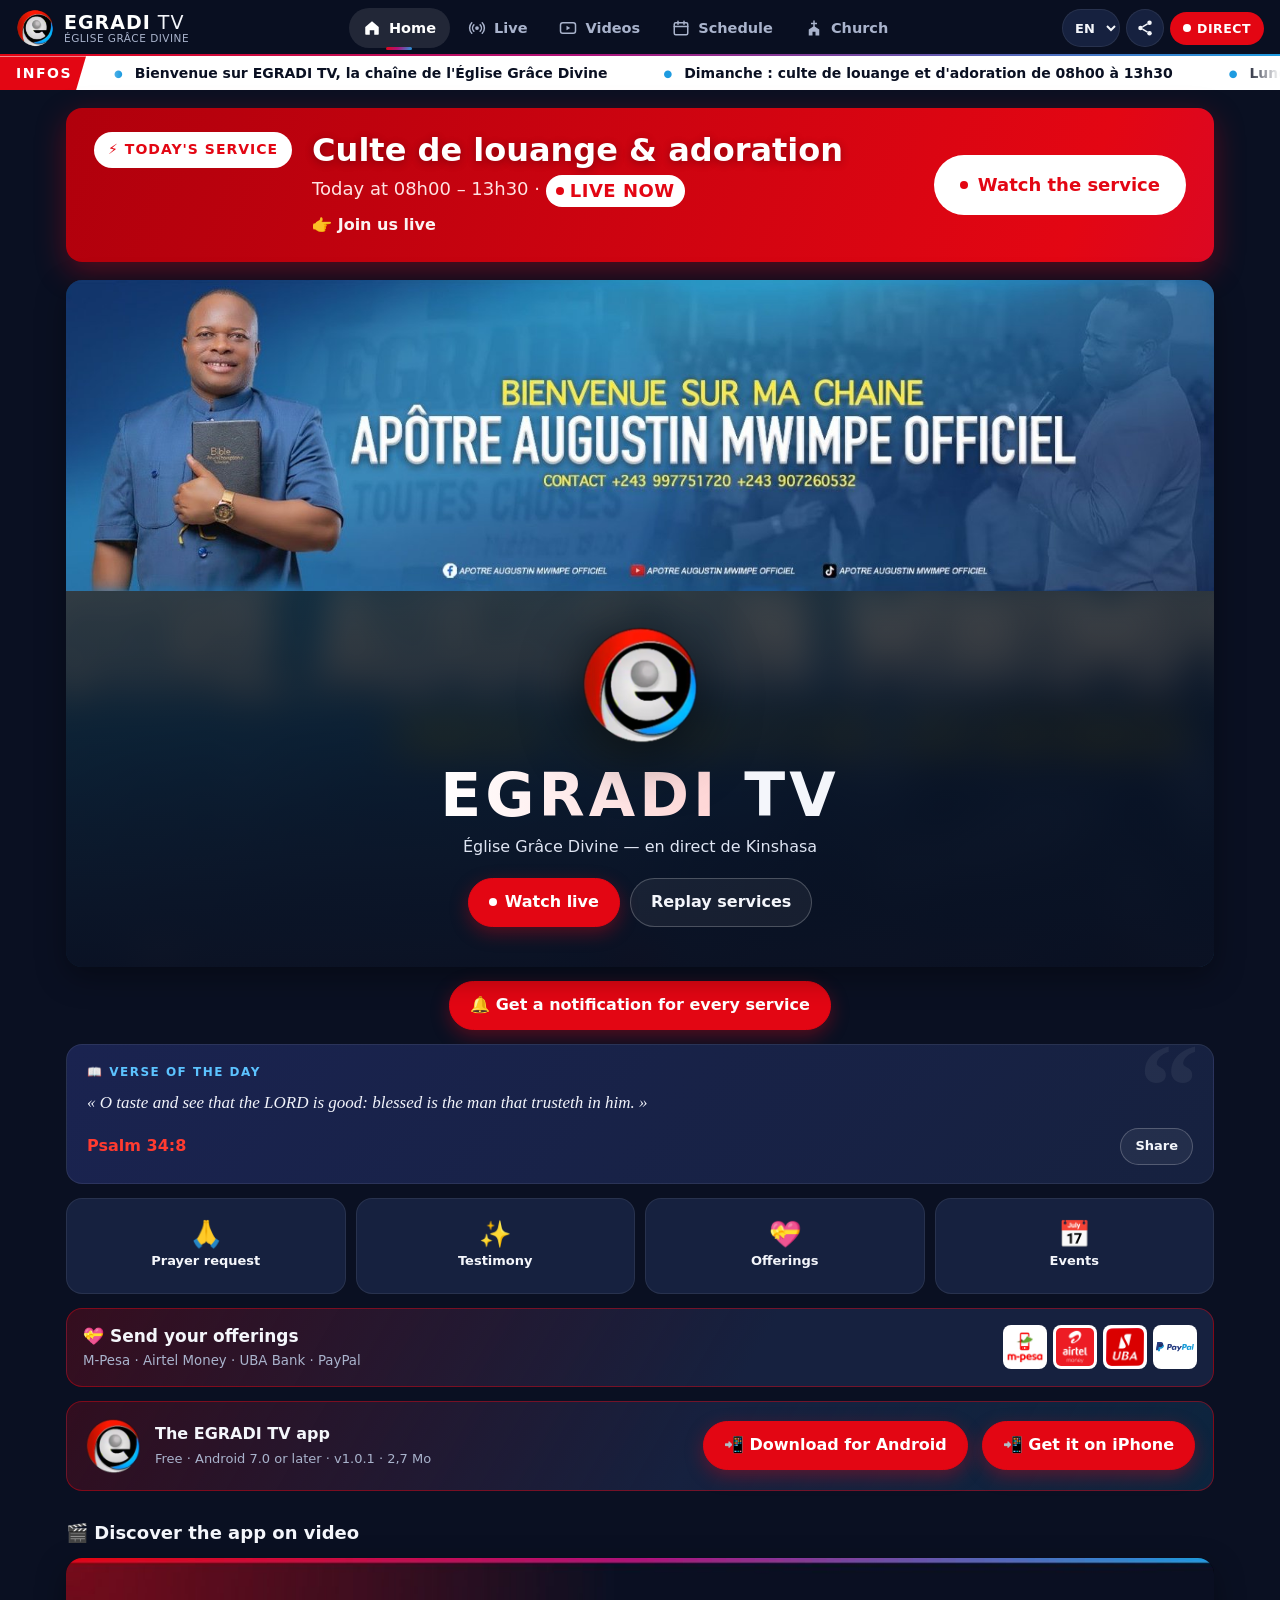
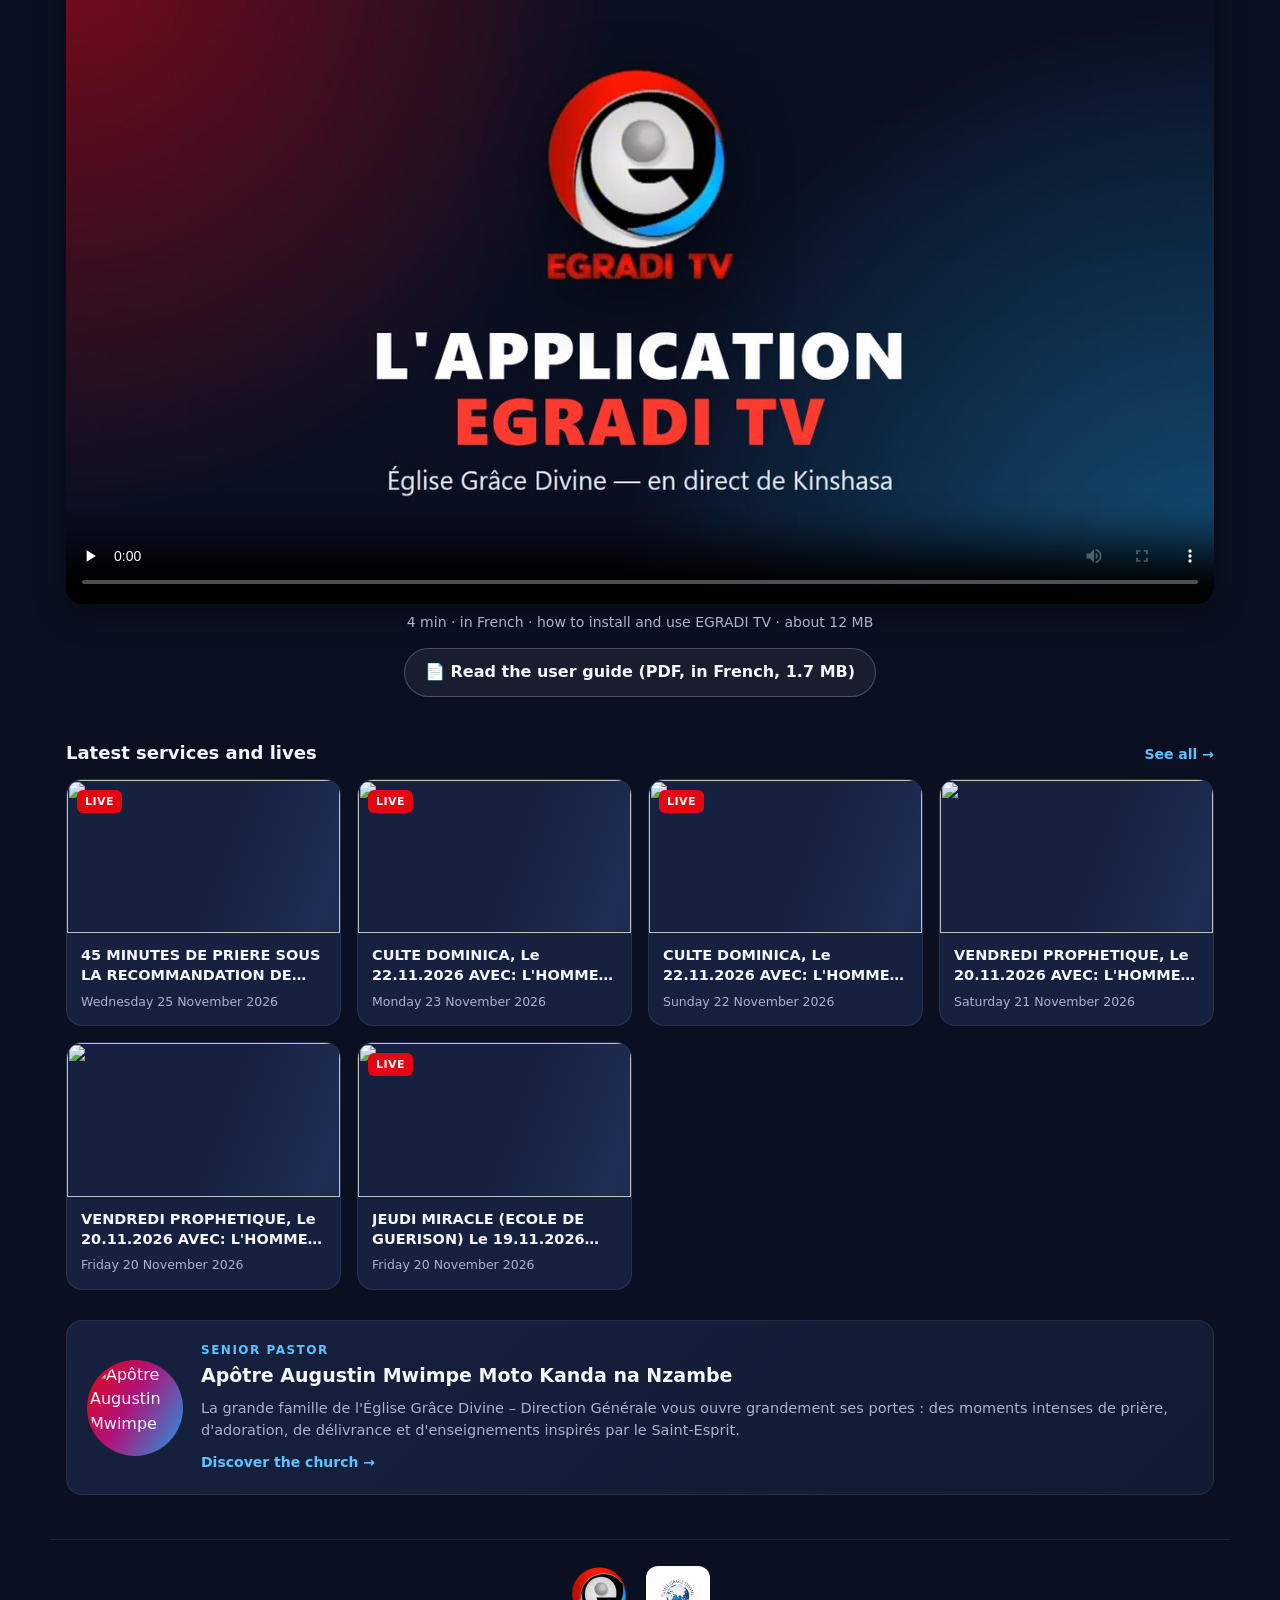
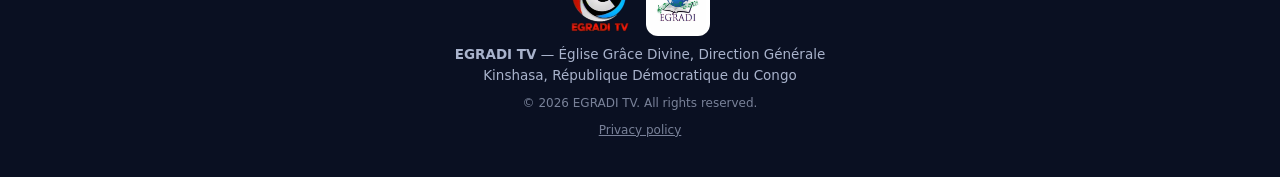
==== commit d4ea5974: "Nouveau programme officiel (7 jours, heures de debut et de fin, lieu), receptions de l'Apotre, adres" ====
--- a/index.html
+++ b/index.html
@@ -18,7 +18,7 @@
   <meta property="og:locale" content="fr_FR">
   <meta name="twitter:card" content="summary_large_image">
   <link rel="canonical" href="https://spirittshim.github.io/EGRADI-TV/">
-  <script type="application/ld+json">[{"@context": "https://schema.org", "@type": "Church", "name": "Église Grâce Divine (EGRADI)", "alternateName": "EGRADI TV", "url": "https://spirittshim.github.io/EGRADI-TV/", "logo": "https://spirittshim.github.io/EGRADI-TV/logo-512.png", "image": "https://spirittshim.github.io/EGRADI-TV/partage.jpg", "description": "Cultes en direct, prières, enseignements et miracles avec l'Apôtre Augustin Mwimpe, depuis Kinshasa.", "telephone": "+243997751720", "email": "egrdimwimpe@gmail.com", "address": {"@type": "PostalAddress", "streetAddress": "3e avenue Police, Cité de Grâce (Badara), en face de l'Aéroport de Ndjili", "addressLocality": "Kinshasa", "addressCountry": "CD"}, "founder": {"@type": "Person", "name": "Apôtre Augustin Mwimpe"}, "sameAs": ["https://www.youtube.com/@Ap%C3%B4treAugustinMwimpeOfficiel", "https://www.facebook.com/MWIMPE", "https://www.tiktok.com/@augustinmwimpeofficiel", "https://www.instagram.com/apotre_augustin_mwimpeofficiel/", "https://x.com/ApotreMwimpe"]}, {"@context": "https://schema.org", "@type": "WebSite", "name": "EGRADI TV", "url": "https://spirittshim.github.io/EGRADI-TV/", "inLanguage": ["fr", "ln", "en"]}]</script>
+  <script type="application/ld+json">[{"@context": "https://schema.org", "@type": "Church", "name": "Église Grâce Divine (EGRADI)", "alternateName": "EGRADI TV", "url": "https://spirittshim.github.io/EGRADI-TV/", "logo": "https://spirittshim.github.io/EGRADI-TV/logo-512.png", "image": "https://spirittshim.github.io/EGRADI-TV/partage.jpg", "description": "Cultes en direct, prières, enseignements et miracles avec l'Apôtre Augustin Mwimpe, depuis Kinshasa.", "telephone": "+243997751720", "email": "egrdimwimpe@gmail.com", "address": {"@type": "PostalAddress", "streetAddress": "Av. La Police n°3, Quartier Badara, Commune de N'sele (en face de l'Aéroport de Ndjili)", "addressLocality": "Kinshasa", "addressCountry": "CD"}, "founder": {"@type": "Person", "name": "Apôtre Augustin Mwimpe"}, "sameAs": ["https://www.youtube.com/@Ap%C3%B4treAugustinMwimpeOfficiel", "https://www.facebook.com/MWIMPE", "https://www.tiktok.com/@augustinmwimpeofficiel", "https://www.instagram.com/apotre_augustin_mwimpeofficiel/", "https://x.com/ApotreMwimpe"]}, {"@context": "https://schema.org", "@type": "WebSite", "name": "EGRADI TV", "url": "https://spirittshim.github.io/EGRADI-TV/", "inLanguage": ["fr", "ln", "en"]}]</script>
   <link rel="manifest" href="manifest.webmanifest">
   <link rel="icon" href="logo-badge.png" type="image/png">
   <link rel="apple-touch-icon" href="apple-touch-icon.png">
@@ -236,6 +236,10 @@
       <h2 class="titre-page" data-i18n="programme_titre">Programme de la semaine</h2>
       <ol id="liste-programmes" class="programmes"></ol>
       <p class="note" data-i18n="heures_note">Heures de Kinshasa (UTC+1).</p>
+      <div id="bloc-receptions" hidden>
+        <h2 class="titre-section" data-i18n="receptions_titre">🤝 Rencontrer l'Apôtre</h2>
+        <ol id="liste-receptions" class="programmes"></ol>
+      </div>
       <div class="actions"><button id="ajouter-agenda" class="bouton" hidden data-i18n="agenda_btn">📅 Ajouter les cultes à mon agenda</button></div>
 
       <h2 class="titre-section" data-i18n="evenements_titre">Événements à venir</h2>
@@ -261,6 +265,7 @@
       <h2 class="titre-section" data-i18n="contact_titre">Nous contacter</h2>
       <div class="bloc contact">
         <p class="numero" id="numero"></p>
+        <p class="note" id="numero-2" hidden></p>
         <div class="actions">
           <a class="bouton principal" id="lien-appel" data-i18n="appeler">📞 Appeler</a>
           <a class="bouton whatsapp" id="lien-whatsapp" target="_blank" rel="noopener">💬 WhatsApp</a>
--- a/styles.css
+++ b/styles.css
@@ -591,3 +591,6 @@
 .guide-qr-bloc[hidden] { display: none; }
 .guide-qr-bloc p { margin: 0; font-size: 14px; color: var(--texte-2); }
 #eglise-apk { gap: 10px; flex-wrap: wrap; }
+.programmes .lieu { display: block; font-size: 13px; color: #ffd34d; margin-top: 2px; }
+#bloc-receptions { margin-top: 6px; }
+#numero-2 a { color: inherit; font-weight: 700; }
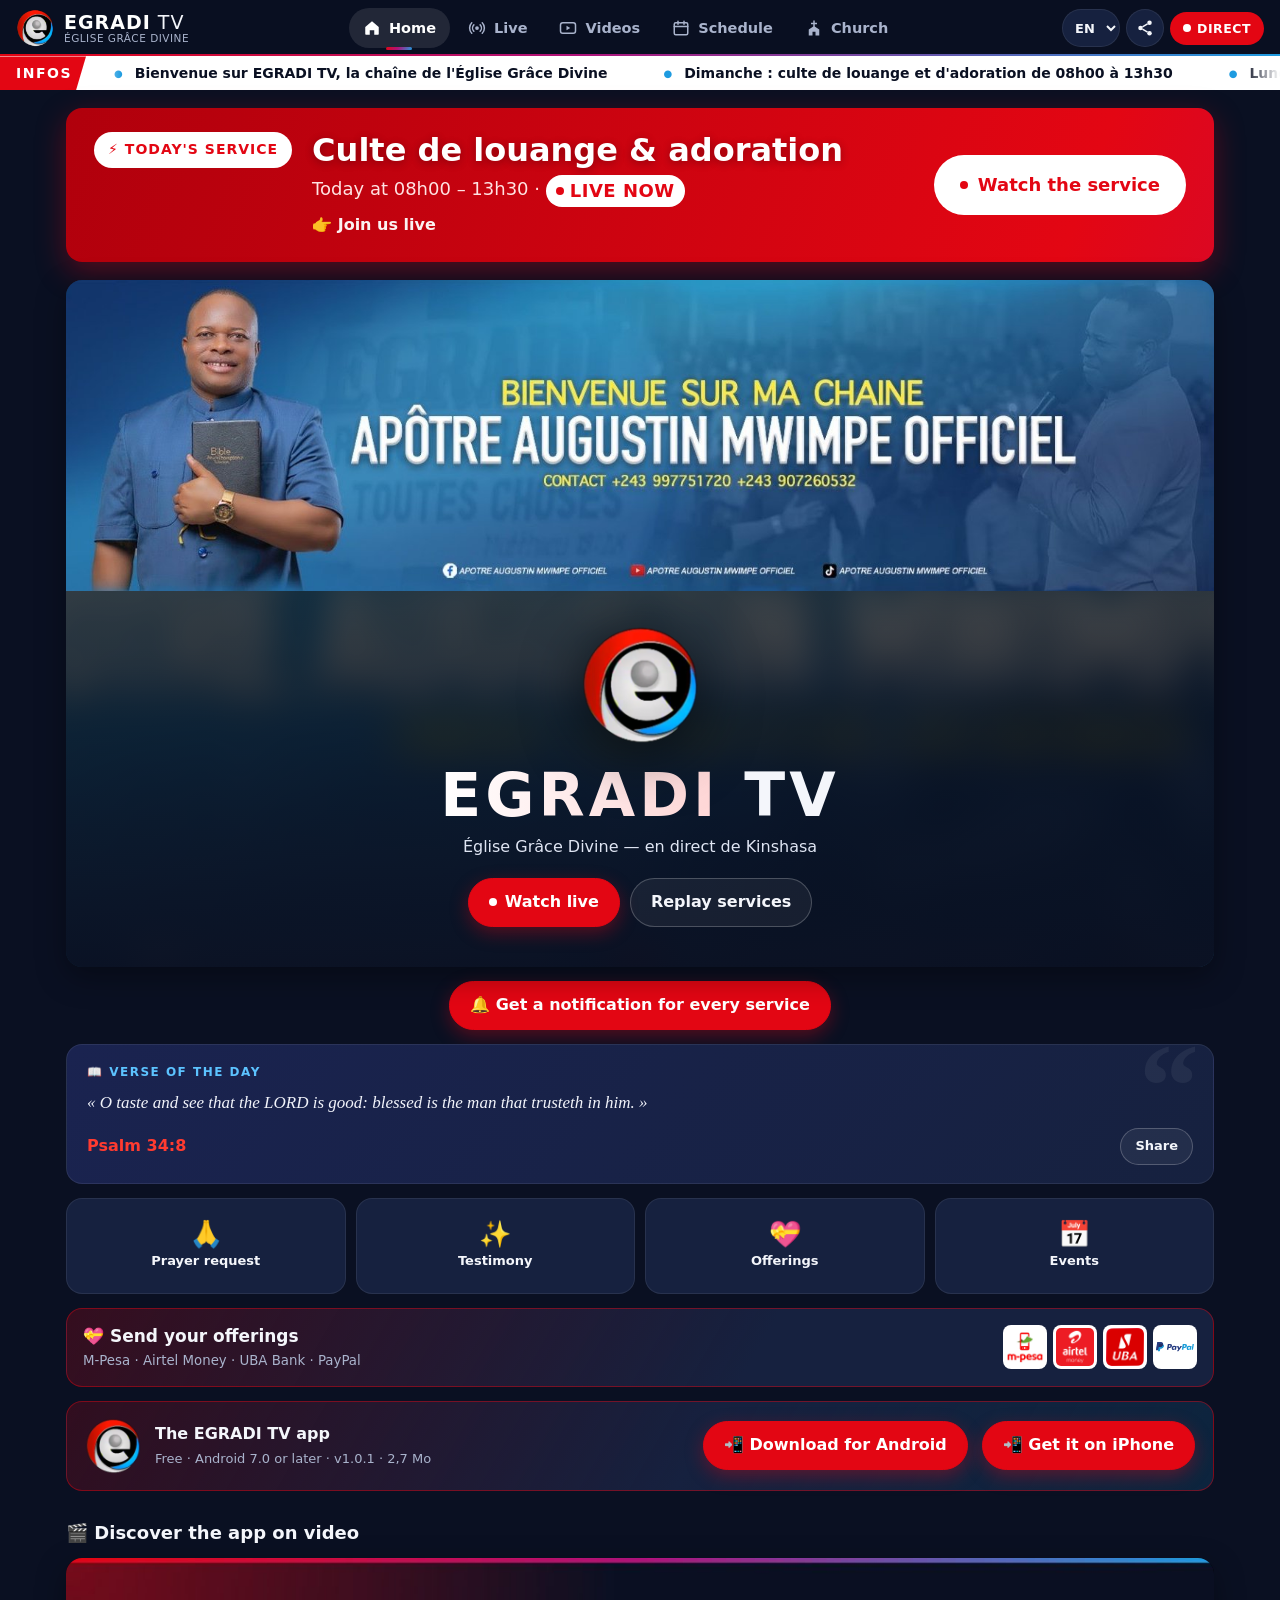
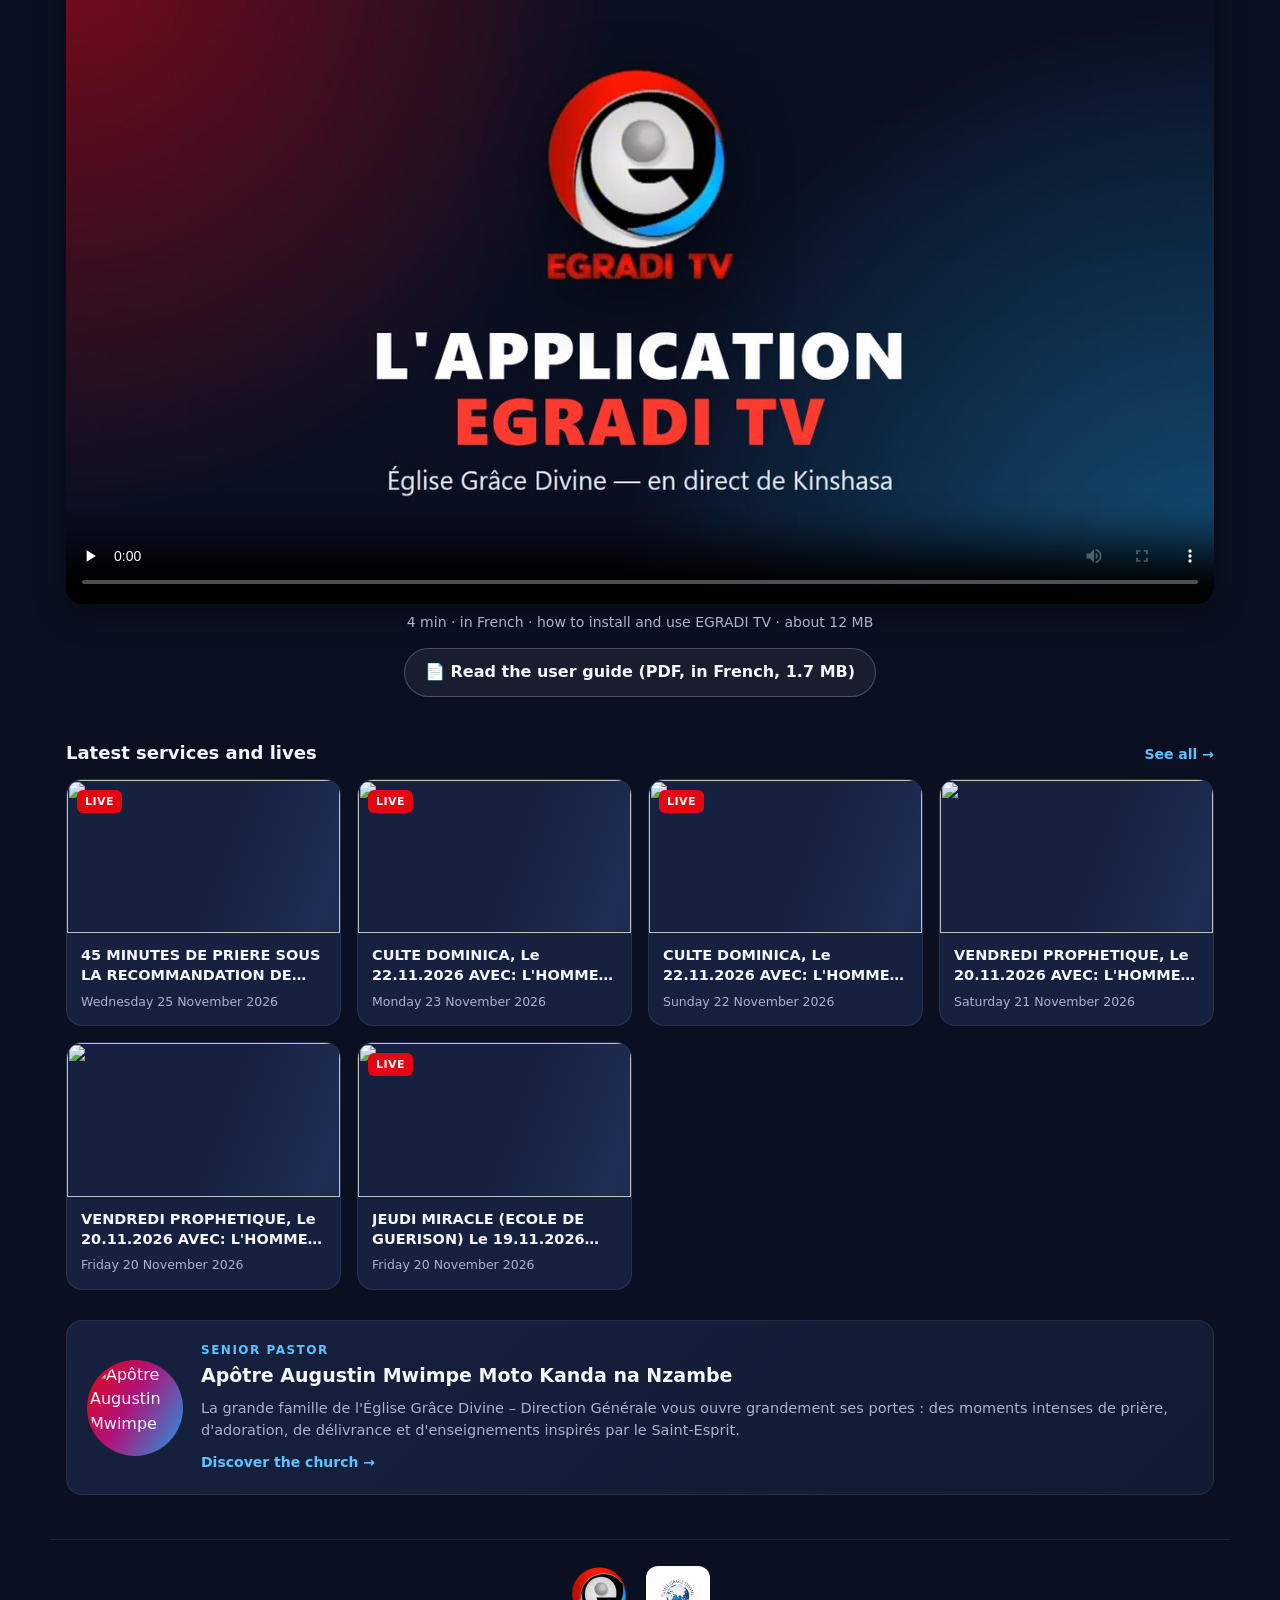
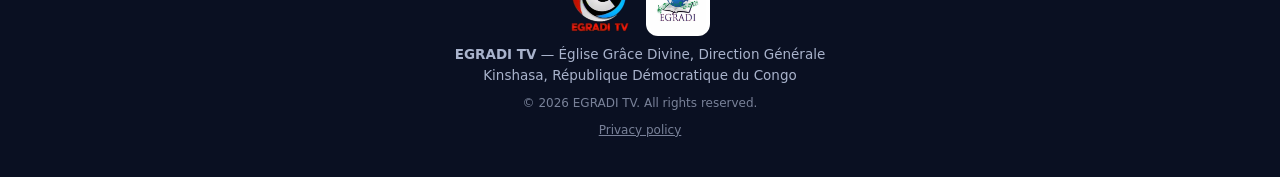
==== commit 7593d3a1: "Nouvelle adresse https://egraditv.github.io/ : liens, fiche Google, plan du site, QR codes et affich" ====
--- a/index.html
+++ b/index.html
@@ -10,15 +10,15 @@
   <meta property="og:site_name" content="EGRADI TV">
   <meta property="og:title" content="EGRADI TV — Église Grâce Divine">
   <meta property="og:description" content="Cultes en direct, prières et enseignements depuis Kinshasa.">
-  <meta property="og:image" content="https://spirittshim.github.io/EGRADI-TV/partage.jpg">
+  <meta property="og:image" content="https://egraditv.github.io/partage.jpg">
   <meta property="og:image:width" content="1200">
   <meta property="og:image:height" content="630">
   <meta property="og:image:alt" content="EGRADI TV — Église Grâce Divine, Kinshasa">
-  <meta property="og:url" content="https://spirittshim.github.io/EGRADI-TV/">
+  <meta property="og:url" content="https://egraditv.github.io/">
   <meta property="og:locale" content="fr_FR">
   <meta name="twitter:card" content="summary_large_image">
-  <link rel="canonical" href="https://spirittshim.github.io/EGRADI-TV/">
-  <script type="application/ld+json">[{"@context": "https://schema.org", "@type": "Church", "name": "Église Grâce Divine (EGRADI)", "alternateName": "EGRADI TV", "url": "https://spirittshim.github.io/EGRADI-TV/", "logo": "https://spirittshim.github.io/EGRADI-TV/logo-512.png", "image": "https://spirittshim.github.io/EGRADI-TV/partage.jpg", "description": "Cultes en direct, prières, enseignements et miracles avec l'Apôtre Augustin Mwimpe, depuis Kinshasa.", "telephone": "+243997751720", "email": "egrdimwimpe@gmail.com", "address": {"@type": "PostalAddress", "streetAddress": "Av. La Police n°3, Quartier Badara, Commune de N'sele (en face de l'Aéroport de Ndjili)", "addressLocality": "Kinshasa", "addressCountry": "CD"}, "founder": {"@type": "Person", "name": "Apôtre Augustin Mwimpe"}, "sameAs": ["https://www.youtube.com/@Ap%C3%B4treAugustinMwimpeOfficiel", "https://www.facebook.com/MWIMPE", "https://www.tiktok.com/@augustinmwimpeofficiel", "https://www.instagram.com/apotre_augustin_mwimpeofficiel/", "https://x.com/ApotreMwimpe"]}, {"@context": "https://schema.org", "@type": "WebSite", "name": "EGRADI TV", "url": "https://spirittshim.github.io/EGRADI-TV/", "inLanguage": ["fr", "ln", "en"]}]</script>
+  <link rel="canonical" href="https://egraditv.github.io/">
+  <script type="application/ld+json">[{"@context": "https://schema.org", "@type": "Church", "name": "Église Grâce Divine (EGRADI)", "alternateName": "EGRADI TV", "url": "https://egraditv.github.io/", "logo": "https://egraditv.github.io/logo-512.png", "image": "https://egraditv.github.io/partage.jpg", "description": "Cultes en direct, prières, enseignements et miracles avec l'Apôtre Augustin Mwimpe, depuis Kinshasa.", "telephone": "+243997751720", "email": "egrdimwimpe@gmail.com", "address": {"@type": "PostalAddress", "streetAddress": "Av. La Police n°3, Quartier Badara, Commune de N'sele (en face de l'Aéroport de Ndjili)", "addressLocality": "Kinshasa", "addressCountry": "CD"}, "founder": {"@type": "Person", "name": "Apôtre Augustin Mwimpe"}, "sameAs": ["https://www.youtube.com/@Ap%C3%B4treAugustinMwimpeOfficiel", "https://www.facebook.com/MWIMPE", "https://www.tiktok.com/@augustinmwimpeofficiel", "https://www.instagram.com/apotre_augustin_mwimpeofficiel/", "https://x.com/ApotreMwimpe"]}, {"@context": "https://schema.org", "@type": "WebSite", "name": "EGRADI TV", "url": "https://egraditv.github.io/", "inLanguage": ["fr", "ln", "en"]}]</script>
   <link rel="manifest" href="manifest.webmanifest">
   <link rel="icon" href="logo-badge.png" type="image/png">
   <link rel="apple-touch-icon" href="apple-touch-icon.png">
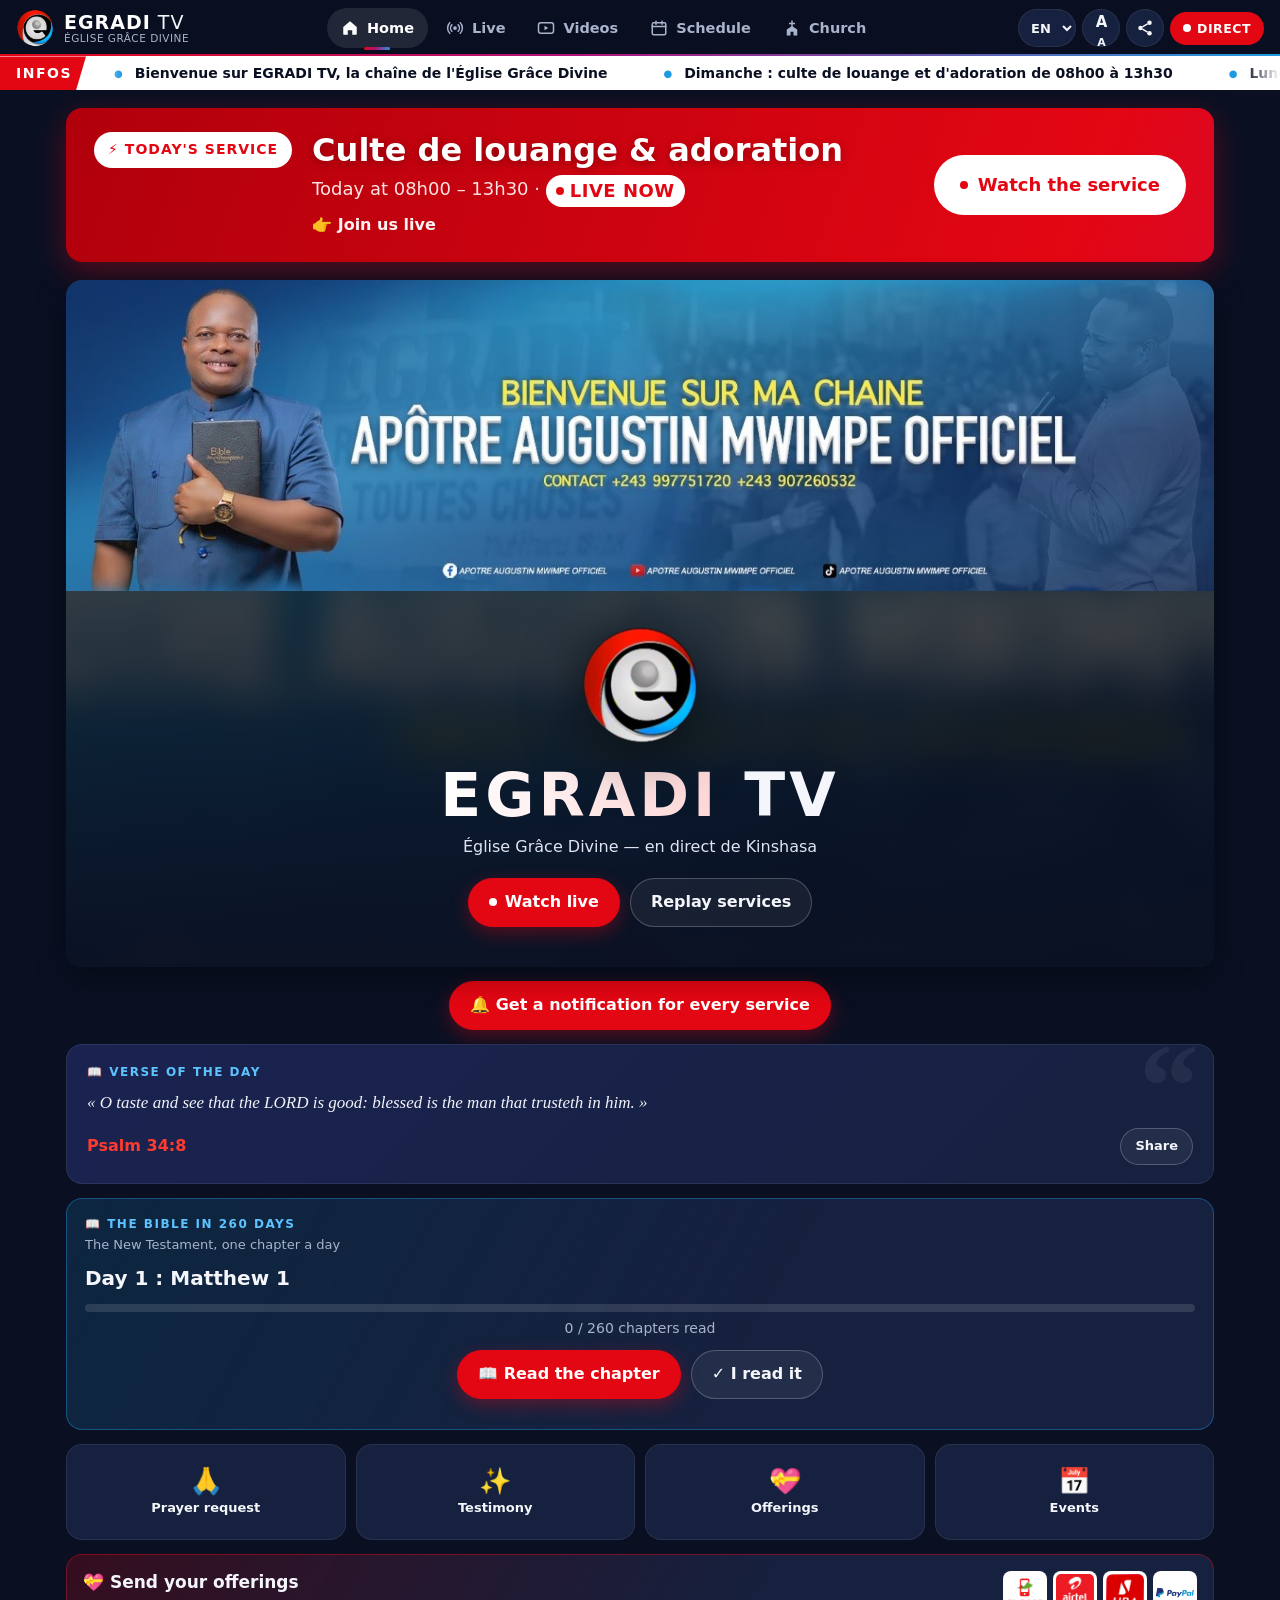
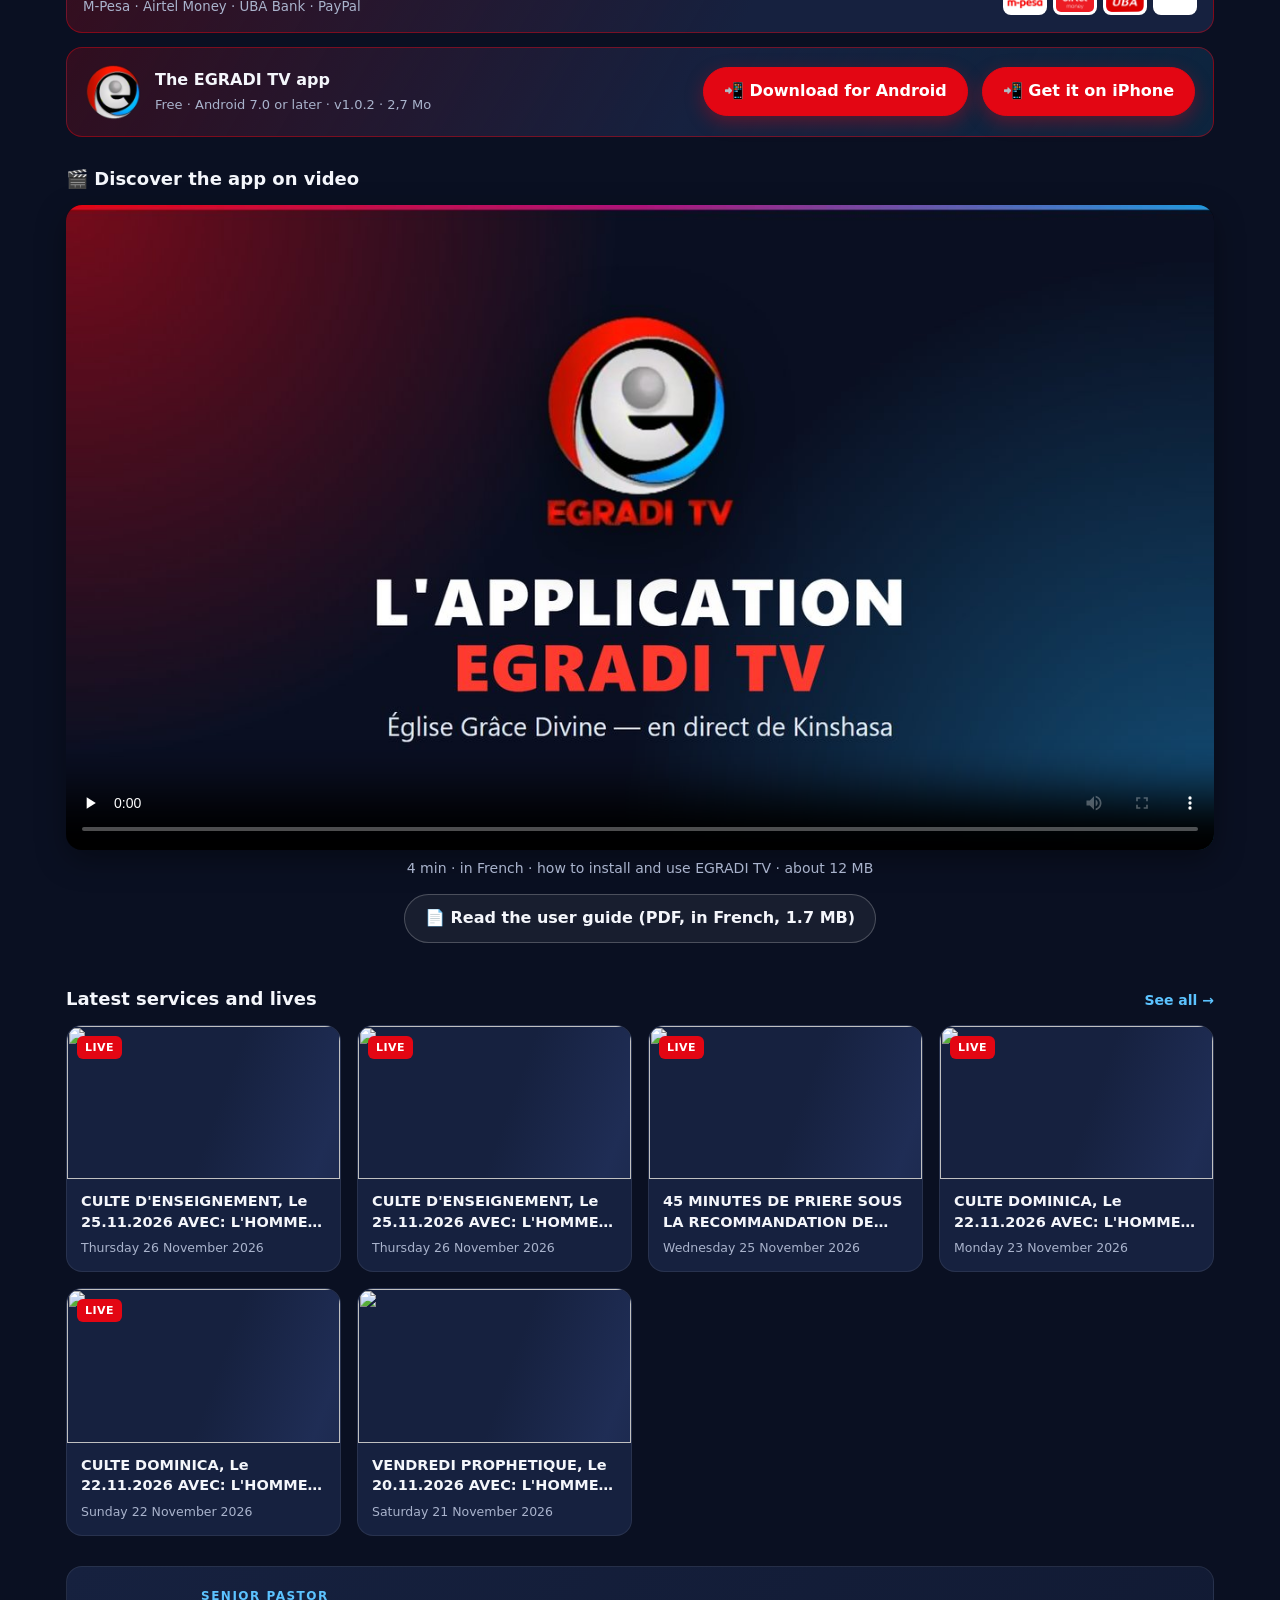
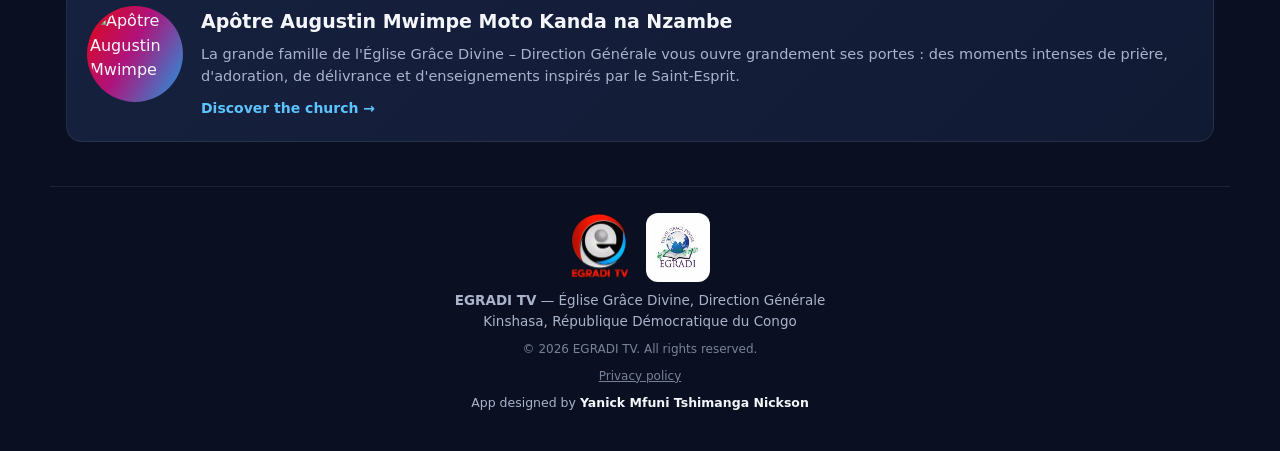
==== commit 5120fbfe: "Chat du direct, partager un moment, taille du texte, evenements (compte a rebours, agenda), la Bible" ====
--- a/index.html
+++ b/index.html
@@ -18,7 +18,7 @@
   <meta property="og:locale" content="fr_FR">
   <meta name="twitter:card" content="summary_large_image">
   <link rel="canonical" href="https://egraditv.github.io/">
-  <script type="application/ld+json">[{"@context": "https://schema.org", "@type": "Church", "name": "Église Grâce Divine (EGRADI)", "alternateName": "EGRADI TV", "url": "https://egraditv.github.io/", "logo": "https://egraditv.github.io/logo-512.png", "image": "https://egraditv.github.io/partage.jpg", "description": "Cultes en direct, prières, enseignements et miracles avec l'Apôtre Augustin Mwimpe, depuis Kinshasa.", "telephone": "+243997751720", "email": "egrdimwimpe@gmail.com", "address": {"@type": "PostalAddress", "streetAddress": "Av. La Police n°3, Quartier Badara, Commune de N'sele (en face de l'Aéroport de Ndjili)", "addressLocality": "Kinshasa", "addressCountry": "CD"}, "founder": {"@type": "Person", "name": "Apôtre Augustin Mwimpe"}, "sameAs": ["https://www.youtube.com/@Ap%C3%B4treAugustinMwimpeOfficiel", "https://www.facebook.com/MWIMPE", "https://www.tiktok.com/@augustinmwimpeofficiel", "https://www.instagram.com/apotre_augustin_mwimpeofficiel/", "https://x.com/ApotreMwimpe"]}, {"@context": "https://schema.org", "@type": "WebSite", "name": "EGRADI TV", "url": "https://egraditv.github.io/", "inLanguage": ["fr", "ln", "en"]}]</script>
+  <script type="application/ld+json">[{"@context": "https://schema.org", "@type": "Church", "name": "Église Grâce Divine (EGRADI)", "alternateName": "EGRADI TV", "url": "https://egraditv.github.io/", "logo": "https://egraditv.github.io/logo-512.png", "image": "https://egraditv.github.io/partage.jpg", "description": "Cultes en direct, prières, enseignements et miracles avec l'Apôtre Augustin Mwimpe, depuis Kinshasa.", "telephone": "+243997751720", "email": "egrdimwimpe@gmail.com", "address": {"@type": "PostalAddress", "streetAddress": "Av. La Police n°3, Quartier Badara, Commune de N'sele (en face de l'Aéroport de Ndjili)", "addressLocality": "Kinshasa", "addressCountry": "CD"}, "founder": {"@type": "Person", "name": "Apôtre Augustin Mwimpe"}, "sameAs": ["https://www.youtube.com/@Ap%C3%B4treAugustinMwimpeOfficiel", "https://www.facebook.com/MWIMPE", "https://www.tiktok.com/@augustinmwimpeofficiel", "https://www.instagram.com/apotre_augustin_mwimpeofficiel/", "https://x.com/ApotreMwimpe"]}, {"@context": "https://schema.org", "@type": "WebSite", "name": "EGRADI TV", "url": "https://egraditv.github.io/", "inLanguage": ["fr", "ln", "en"], "creator": {"@type": "Person", "name": "Yanick Mfuni Tshimanga Nickson"}}]</script>
   <link rel="manifest" href="manifest.webmanifest">
   <link rel="icon" href="logo-badge.png" type="image/png">
   <link rel="apple-touch-icon" href="apple-touch-icon.png">
@@ -75,6 +75,7 @@
     </nav>
     <div class="entete-actions">
       <select id="langue" class="langue" aria-label="Langue"></select>
+      <button id="taille-texte" class="icone-bouton texte-taille" type="button" aria-label="Taille du texte" title="Taille du texte">A<small>A</small></button>
       <button id="installer" class="icone-bouton" hidden aria-label="Installer l'application" title="Installer l'application"><svg><use href="#i-installer"/></svg></button>
       <button id="partager-app" class="icone-bouton" aria-label="Partager l'application" title="Partager l'application"><svg><use href="#i-partager"/></svg></button>
       <a class="pastille-direct" href="#direct"><span class="point"></span>DIRECT</a>
@@ -129,6 +130,23 @@
         </div>
       </figure>
 
+      <section id="bloc-lecture" class="bloc-lecture" aria-labelledby="lecture-titre">
+        <div class="lecture-entete">
+          <p class="sur-titre" id="lecture-titre" data-i18n="lecture_titre">📖 La Bible en 260 jours</p>
+          <span id="lecture-serie" class="lecture-serie"></span>
+        </div>
+        <p class="lecture-sous" data-i18n="lecture_sous">Le Nouveau Testament, un chapitre par jour</p>
+        <p class="lecture-chapitre" id="lecture-chapitre"></p>
+        <div class="lecture-barre"><span id="lecture-progres"></span></div>
+        <p class="note" id="lecture-compte"></p>
+        <div class="actions">
+          <a id="lecture-lire" class="bouton principal" target="_blank" rel="noopener" data-i18n="lecture_lire">📖 Lire le chapitre</a>
+          <button id="lecture-lu" class="bouton" type="button" data-i18n="lecture_lu">✓ J'ai lu</button>
+        </div>
+      </section>
+
+      <a id="prochain-evenement" class="prochain-evenement" href="#programmes" hidden></a>
+
       <div class="tuiles">
         <a href="#priere" class="tuile"><span class="tuile-icone">🙏</span><span data-i18n="tuile_priere">Demande de prière</span></a>
         <a href="#priere" class="tuile" data-type="temoignage"><span class="tuile-icone">✨</span><span data-i18n="tuile_temoignage">Témoignage</span></a>
@@ -195,6 +213,13 @@
       <div class="actions">
         <a class="bouton bleu-ott" id="lien-bleu-ott" target="_blank" rel="noopener" hidden data-i18n="bleu_ott">📺 Regarder sur Bleu OTT</a>
         <a class="bouton" id="lien-youtube-direct" target="_blank" rel="noopener" data-i18n="ouvrir_yt">Ouvrir sur YouTube</a>
+      </div>
+      <div id="bloc-chat" class="bloc-chat" hidden>
+        <div class="actions">
+          <button id="chat-afficher" class="bouton principal" type="button" data-i18n="chat_btn">💬 Afficher le chat du direct</button>
+          <a id="chat-youtube" class="bouton" target="_blank" rel="noopener" data-i18n="chat_yt">Ouvrir le chat sur YouTube</a>
+        </div>
+        <div id="zone-chat" class="zone-chat" hidden></div>
       </div>
       <div class="actions" hidden><a id="alerte-direct-2" class="bouton whatsapp" target="_blank" rel="noopener" data-i18n="alerte_direct">🔔 Être prévenu des directs (WhatsApp)</a></div>
       <div id="bloc-ailleurs">
@@ -335,6 +360,7 @@
     <p><strong>EGRADI TV</strong> — Église Grâce Divine, Direction Générale<br>Kinshasa, République Démocratique du Congo</p>
     <p class="copyright">© <span id="annee"></span> EGRADI TV. <span data-i18n="droits">Tous droits réservés.</span></p>
     <p class="copyright"><a href="confidentialite.html" data-i18n="confidentialite">Politique de confidentialité</a></p>
+    <p class="concepteur"><span data-i18n="concepteur">Application conçue par</span> <strong>Yanick Mfuni Tshimanga Nickson</strong></p>
   </footer>
 
   <dialog id="fenetre-video" class="fenetre-video">
@@ -360,6 +386,7 @@
         <button id="depuis-debut" class="bouton petit" hidden data-i18n="depuis_debut">⟲ Depuis le début</button>
         <button id="bouton-audio" class="bouton petit" aria-pressed="false">🎧 Mode audio</button>
         <button id="ma-liste" class="bouton petit" aria-pressed="false">☆ Ma liste</button>
+        <button id="partager-moment" class="bouton petit" type="button" data-i18n="moment_btn">🔗 Ce moment</button>
         <button id="partager" class="bouton petit" data-i18n="partager">Partager</button>
       </span>
     </div>
@@ -426,6 +453,7 @@
   <script src="i18n.js"></script>
   <script src="videos.js"></script>
   <script src="versets.js"></script>
+  <script src="lecture.js"></script>
   <script src="app.js"></script>
   <script src="plus.js"></script>
 </body>
--- a/styles.css
+++ b/styles.css
@@ -594,3 +594,39 @@
 .programmes .lieu { display: block; font-size: 13px; color: #ffd34d; margin-top: 2px; }
 #bloc-receptions { margin-top: 6px; }
 #numero-2 a { color: inherit; font-weight: 700; }
+
+/* ---------- Taille du texte ---------- */
+.texte-taille { font-weight: 800; font-size: 15px; letter-spacing: -1px; }
+.texte-taille small { font-size: 11px; }
+
+/* ---------- Chat du direct ---------- */
+.bloc-chat { margin-top: 10px; }
+.bloc-chat[hidden] { display: none; }
+.zone-chat { margin-top: 10px; height: 520px; border-radius: var(--rayon); overflow: hidden; background: #fff; border: 1px solid var(--ligne); }
+.zone-chat[hidden] { display: none; }
+.zone-chat iframe { width: 100%; height: 100%; border: 0; display: block; }
+
+/* ---------- La Bible en 260 jours ---------- */
+.bloc-lecture { margin-top: 14px; padding: 16px 18px; border-radius: var(--rayon); background: linear-gradient(120deg, rgba(30,155,224,.16), var(--carte) 60%); border: 1px solid rgba(30,155,224,.4); }
+.lecture-entete { display: flex; justify-content: space-between; align-items: center; gap: 10px; }
+.lecture-entete .sur-titre { margin: 0; }
+.lecture-serie { font-size: 13px; font-weight: 700; color: #ffb74d; white-space: nowrap; }
+.lecture-sous { margin: 2px 0 8px; font-size: 13px; color: var(--texte-2); }
+.lecture-chapitre { margin: 0 0 10px; font-size: 20px; font-weight: 800; }
+.lecture-barre { height: 8px; border-radius: 999px; background: rgba(255,255,255,.12); overflow: hidden; }
+.lecture-barre span { display: block; height: 100%; width: 0; background: linear-gradient(90deg, var(--bleu), #6cc6ff); border-radius: 999px; transition: width .4s; }
+.bloc-lecture .note { margin: 6px 0 0; }
+.bloc-lecture .actions { margin-top: 10px; }
+
+/* ---------- Événements ---------- */
+.ev-quand { display: inline-block; margin-bottom: 2px; padding: 2px 8px; border-radius: 999px; background: rgba(227,6,19,.2); color: #ff8a8a; font-size: 12px; font-weight: 800; }
+.evenement .bouton { margin-top: 8px; }
+.evenement img { cursor: zoom-in; }
+.prochain-evenement { display: grid; gap: 2px; margin-top: 14px; padding: 14px 16px; border-radius: var(--rayon); text-decoration: none; color: var(--texte); background: var(--carte); border: 1px solid var(--ligne); border-left: 4px solid #ffb74d; }
+.prochain-evenement[hidden] { display: none; }
+.prochain-evenement strong { font-size: 17px; }
+.prochain-evenement span:last-child { color: var(--texte-2); font-size: 14px; }
+
+/* ---------- Concepteur de l'application ---------- */
+.concepteur { margin: 10px 0 0; font-size: 12.5px; color: var(--texte-2); }
+.concepteur strong { color: var(--texte); }
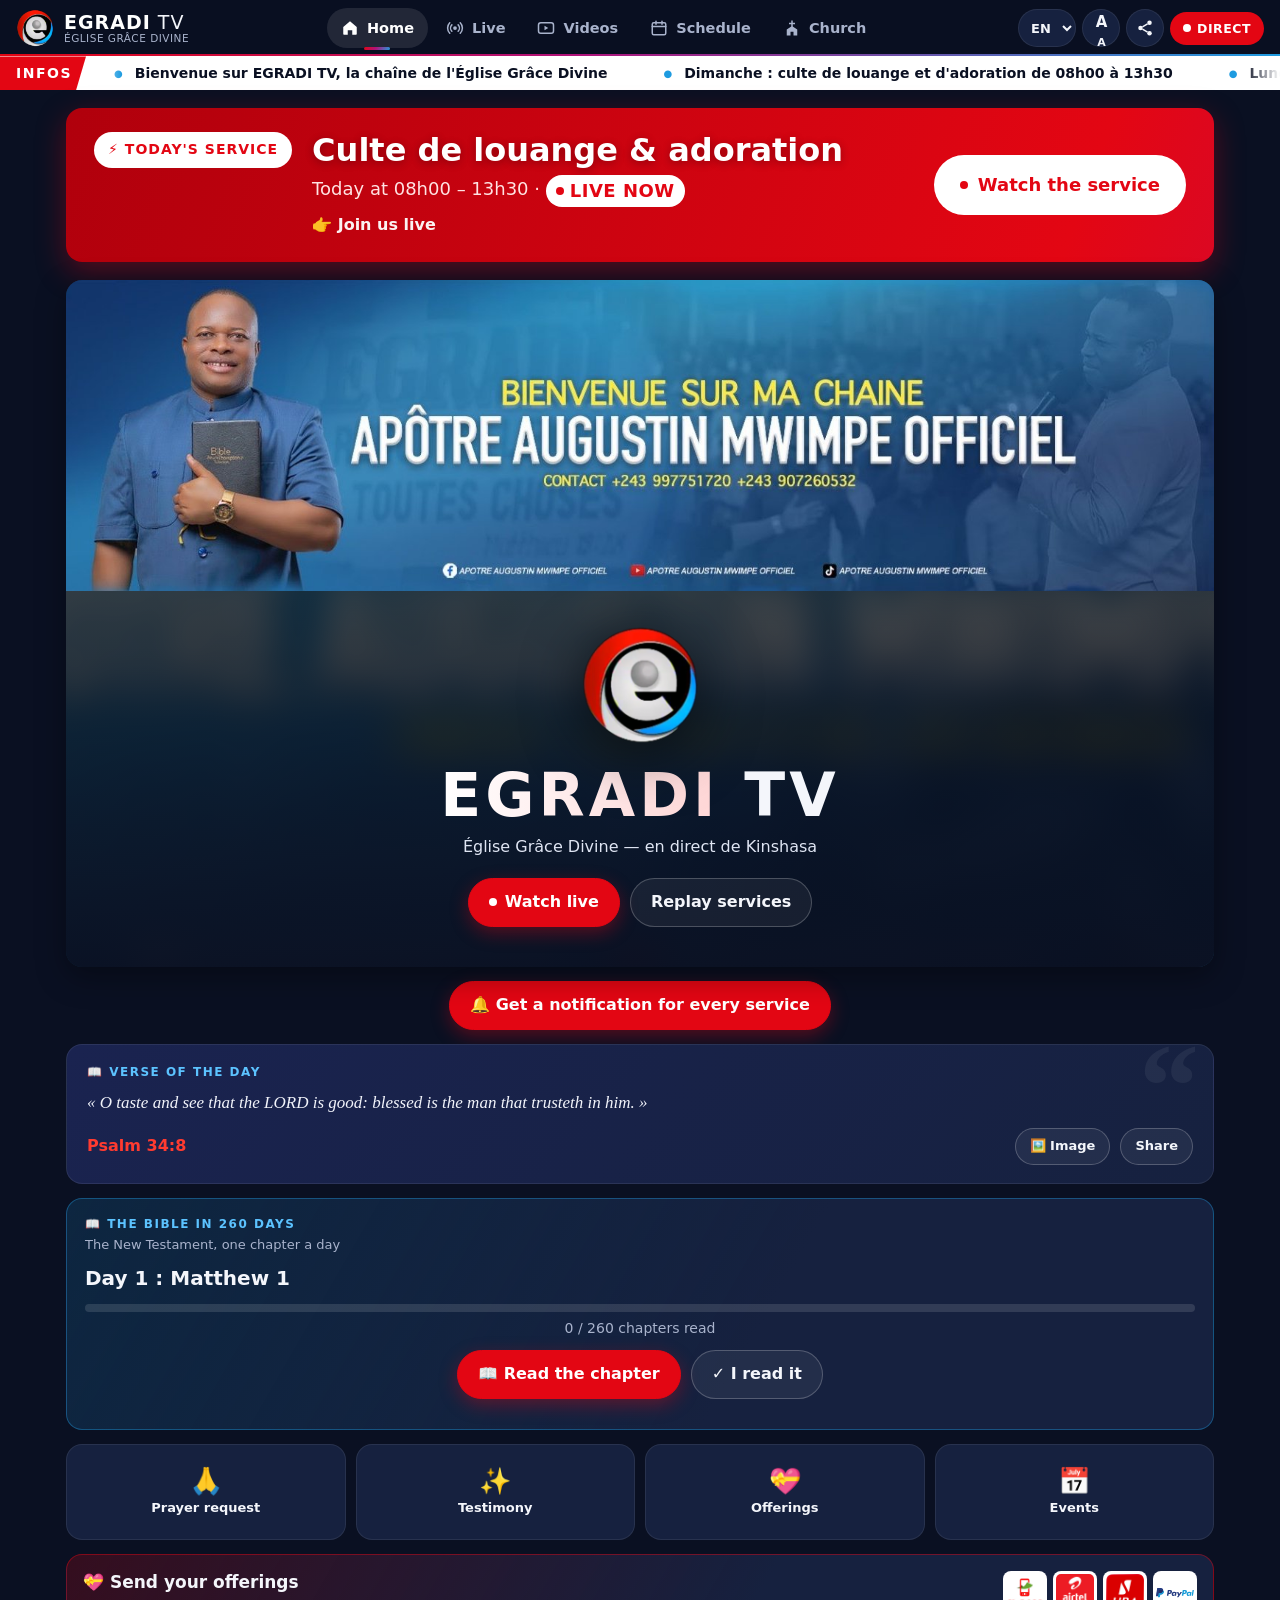
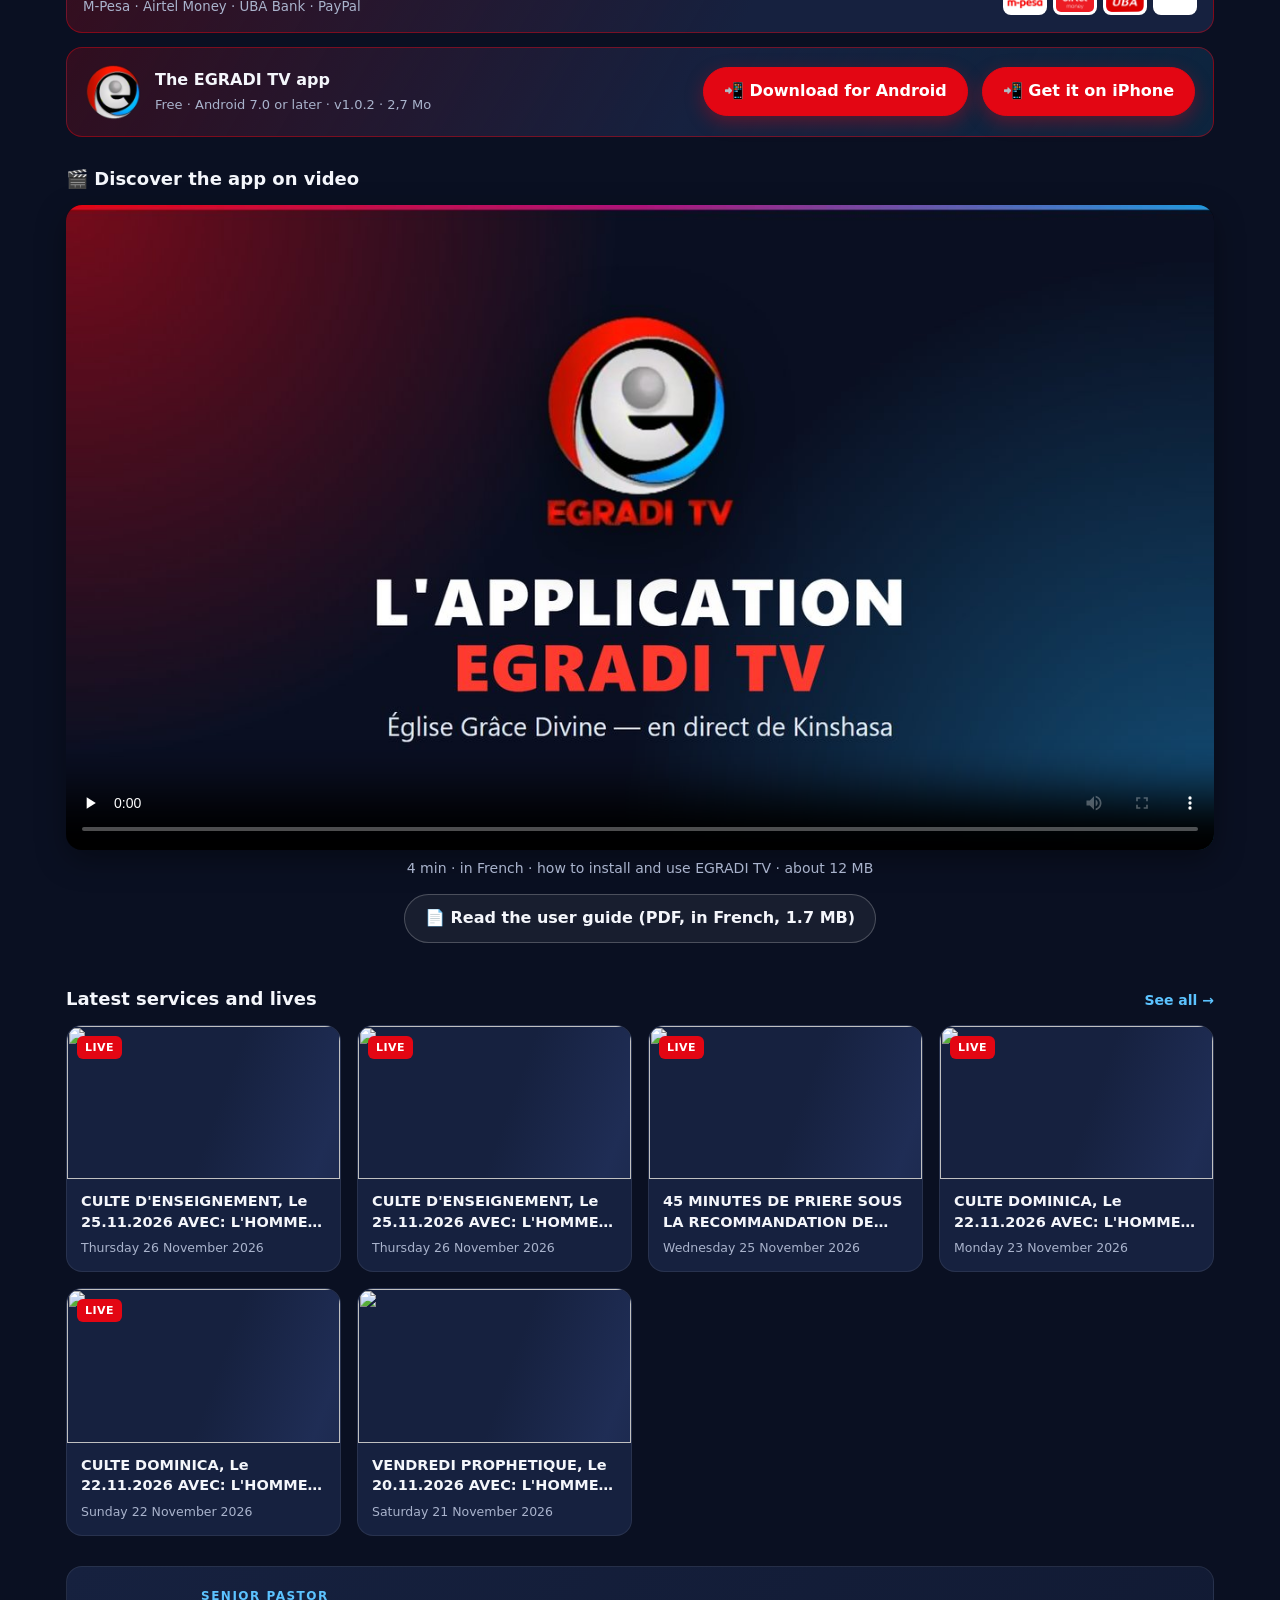
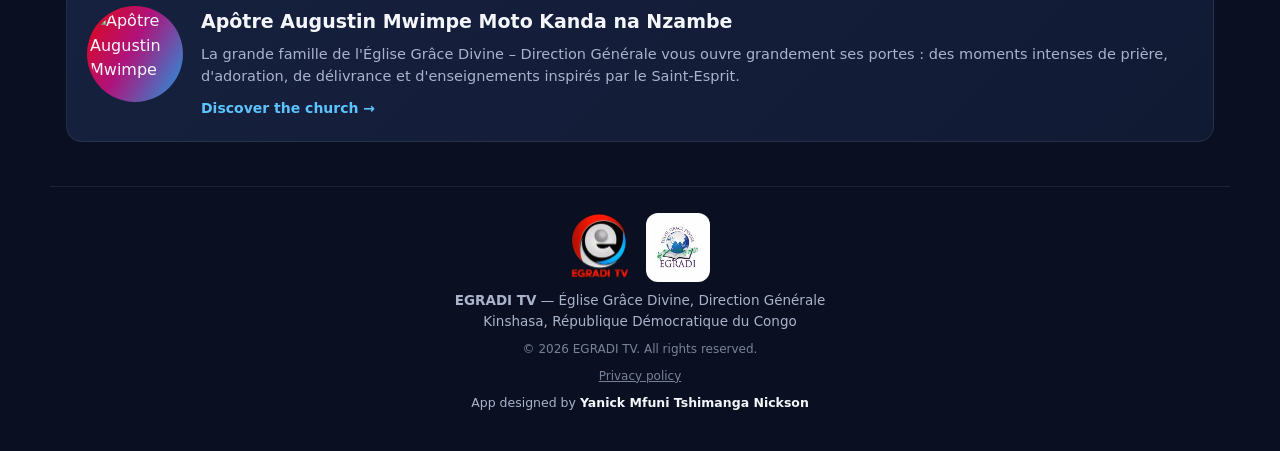
==== commit eb8be113: "Direct : carte Pas de direct (compte a rebours, revoir, rappel) et chat seulement pendant un vrai di" ====
--- a/index.html
+++ b/index.html
@@ -126,6 +126,7 @@
         <blockquote id="verset-texte"></blockquote>
         <div class="verset-pied">
           <cite id="verset-ref"></cite>
+          <button id="verset-image" class="bouton petit" type="button" data-i18n="verset_image">🖼️ Image</button>
           <button id="verset-partager" class="bouton petit" data-i18n="partager">Partager</button>
         </div>
       </figure>
@@ -330,6 +331,10 @@
         </div>
         <p class="note" data-i18n="priere_note"></p>
       </form>
+      <div id="bloc-temoignages" hidden>
+        <h2 class="titre-section" data-i18n="temoignages_titre">✨ Ils témoignent</h2>
+        <div id="liste-temoignages" class="liste-temoignages"></div>
+      </div>
     </section>
 
     <!-- SOUTIEN -->
--- a/styles.css
+++ b/styles.css
@@ -264,6 +264,19 @@
 .lecteur iframe, .lecteur video { position: absolute; inset: 0; width: 100%; height: 100%; border: 0; background: #000; }
 .message-direct { position: absolute; inset: 0; display: grid; place-items: center; padding: 20px; text-align: center; color: var(--texte-2); }
 #sources-direct:empty { display: none; }
+/* Pas de direct : la carte couvre le lecteur YouTube (qui charge en dessous pour détecter le début du direct) */
+.lecteur.sans-direct iframe { visibility: hidden; }
+.hors-direct { position: absolute; inset: 0; z-index: 2; display: flex; flex-direction: column; justify-content: center; align-items: center; gap: 2px; padding: 14px; text-align: center;
+  background: radial-gradient(circle at 50% 0%, rgba(225, 29, 46, .28), transparent 60%), linear-gradient(160deg, #101a3a, #070b18); overflow: auto; }
+.hors-direct h3 { margin: 2px 0; font-size: clamp(16px, 4.6vw, 22px); line-height: 1.2; }
+.hors-direct .sur-titre { margin: 6px 0 0; }
+.hd-etat { margin: 0; font-size: 12px; font-weight: 700; letter-spacing: .06em; text-transform: uppercase; color: var(--texte-2); display: flex; align-items: center; gap: 6px; }
+.hd-etat .point { background: #8892a8; animation: none; }
+.hd-quand { margin: 0; color: var(--texte-2); font-size: 13px; }
+.hd-compte { margin: 2px 0 8px; font-size: 14px; }
+.hd-actions { display: flex; flex-wrap: wrap; gap: 8px; justify-content: center; }
+.hd-actions .bouton { padding: 8px 14px; font-size: 13px; }
+@media (max-width: 380px) { .hors-direct .sur-titre { display: none; } }
 
 /* ---------- Programme ---------- */
 .programmes { list-style: none; padding: 0; margin: 0; display: grid; gap: 10px; }
@@ -457,6 +470,7 @@
 .verset-jour blockquote { margin: 8px 0 12px; font: italic 17px/1.6 Georgia, "Times New Roman", serif; color: #f1f3fa; }
 .verset-pied { display: flex; align-items: center; justify-content: space-between; gap: 10px; }
 .verset-pied cite { font-style: normal; font-weight: 700; color: var(--rouge-2); }
+.verset-pied { flex-wrap: wrap; } .verset-pied #verset-image { margin-left: auto; }
 
 /* ---------- Nos pasteurs ---------- */
 .pasteurs { display: grid; gap: 12px; grid-template-columns: repeat(auto-fill, minmax(300px, 1fr)); }
@@ -471,6 +485,7 @@
 .galerie { display: grid; gap: 8px; grid-template-columns: repeat(auto-fill, minmax(150px, 1fr)); }
 .galerie-item { padding: 0; border: 0; border-radius: 12px; overflow: hidden; aspect-ratio: 4 / 3; cursor: zoom-in; background: var(--carte); }
 .galerie-item img { width: 100%; height: 100%; object-fit: cover; display: block; transition: transform .3s; }
+.galerie-item:first-child { grid-column: 1 / -1; aspect-ratio: 3 / 2; } /* la première photo en grand */
 .galerie-item:hover img { transform: scale(1.06); }
 .visionneuse { width: min(1000px, 96vw); padding: 12px; border: 1px solid var(--ligne); border-radius: var(--rayon); background: var(--fond-2); color: var(--texte); text-align: center; }
 .visionneuse::backdrop { background: rgba(3, 6, 15, .92); }
@@ -630,3 +645,10 @@
 /* ---------- Concepteur de l'application ---------- */
 .concepteur { margin: 10px 0 0; font-size: 12.5px; color: var(--texte-2); }
 .concepteur strong { color: var(--texte); }
+
+/* ---------- Témoignages publiés (tableau Google) ---------- */
+.liste-temoignages { display: grid; gap: 12px; }
+.temoignage { margin: 0; padding: 16px 18px; border-radius: var(--rayon); background: var(--carte); border: 1px solid var(--ligne); border-left: 4px solid var(--rouge-2, #ff5a67); }
+.temoignage blockquote { margin: 0 0 10px; font-size: 15px; line-height: 1.55; white-space: pre-line; }
+.temoignage figcaption { font-weight: 700; font-size: 14px; color: var(--texte-2); }
+.temoignage figcaption span { font-weight: 400; opacity: .8; margin-left: 6px; }
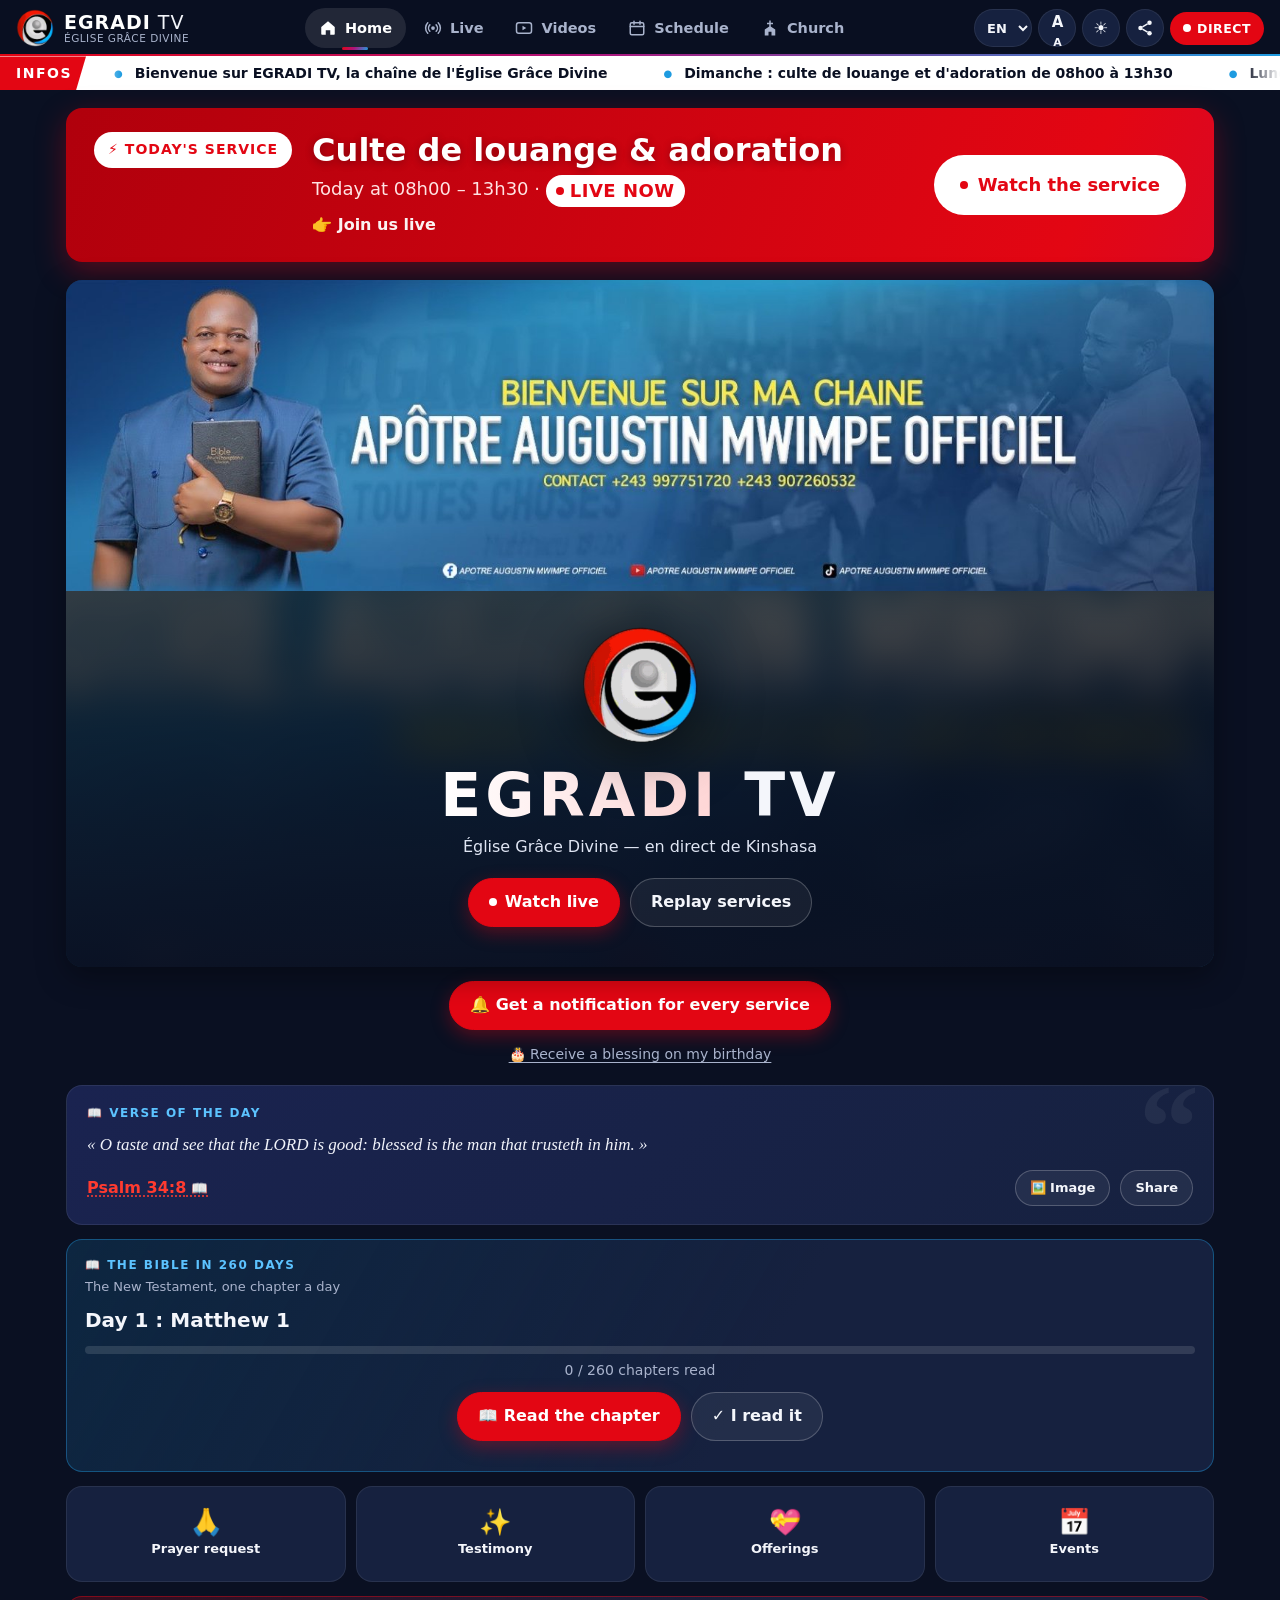
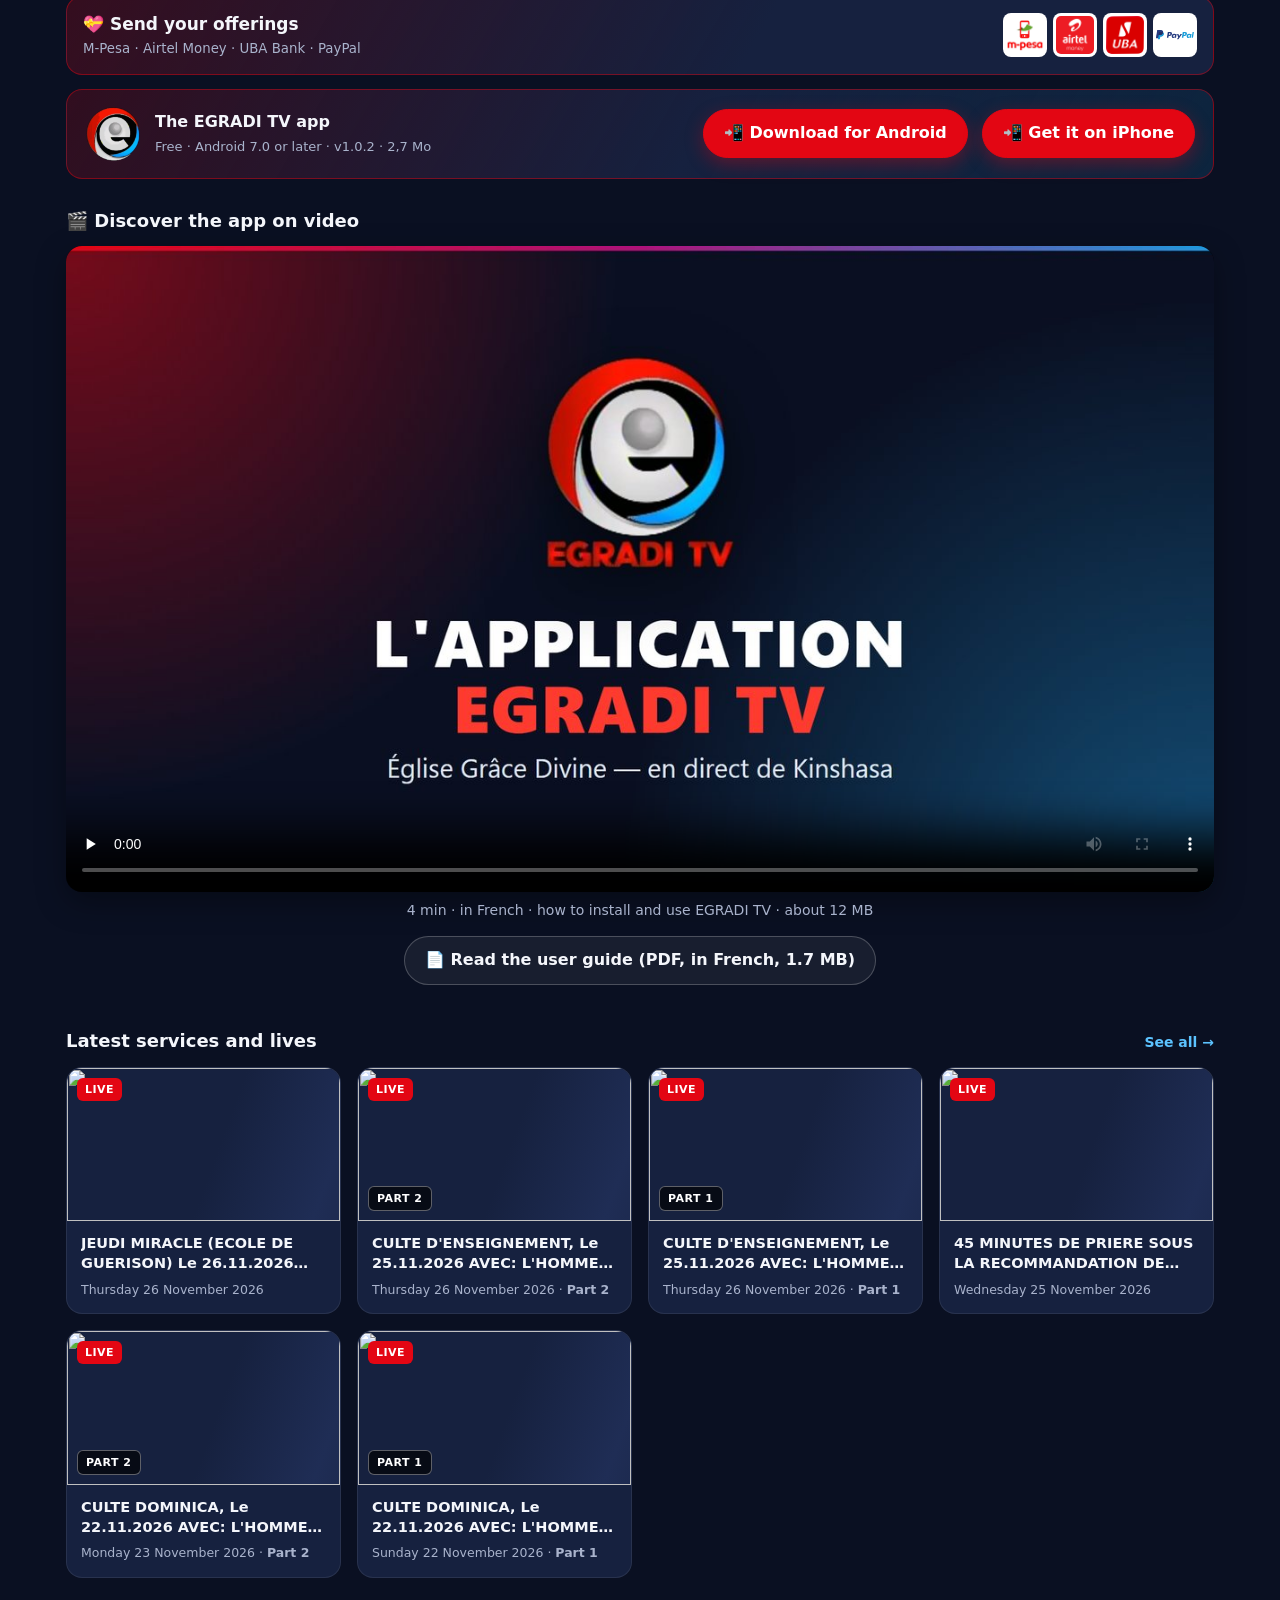
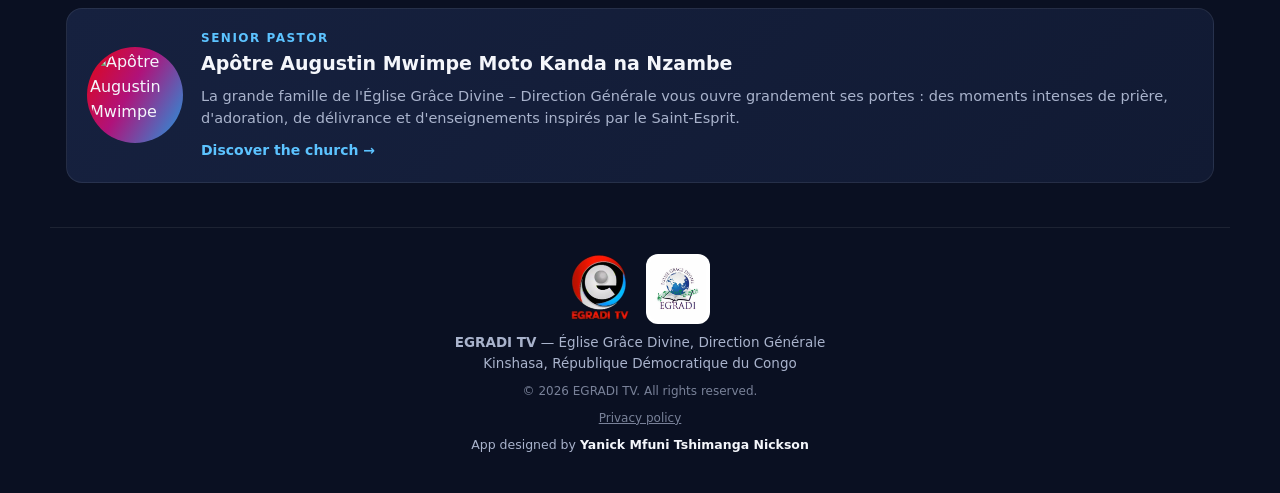
==== commit 44f7aecf: "Nouveautés : Bible intégrée, « J'ai envoyé mon offrande », « Je viendrai », anniversaire, thème clai" ====
--- a/index.html
+++ b/index.html
@@ -6,6 +6,7 @@
   <title>EGRADI TV — Église Grâce Divine · Kinshasa</title>
   <meta name="description" content="EGRADI TV : cultes en direct, prières, enseignements et miracles de l'Église Grâce Divine avec l'Apôtre Augustin Mwimpe, depuis Kinshasa.">
   <meta name="theme-color" content="#0a1022">
+  <script>try { if (localStorage.getItem("egradi-theme") === "clair") document.documentElement.dataset.theme = "clair"; } catch (e) {}</script>
   <meta property="og:type" content="website">
   <meta property="og:site_name" content="EGRADI TV">
   <meta property="og:title" content="EGRADI TV — Église Grâce Divine">
@@ -461,5 +462,6 @@
   <script src="lecture.js"></script>
   <script src="app.js"></script>
   <script src="plus.js"></script>
+  <script src="nouveautes.js"></script>
 </body>
 </html>
--- a/styles.css
+++ b/styles.css
@@ -91,7 +91,7 @@
 
 /* ---------- Mise en page ---------- */
 main { max-width: 1180px; margin: 0 auto; padding: 0 16px 24px; }
-.vue { display: none; padding-top: 18px; animation: apparait .3s ease; }
+.vue { display: none; padding-top: 18px; animation: apparait .3s ease; scroll-margin-top: 100vh; /* ouverture sur #direct, #videos… : la page reste en haut, titre visible */ }
 .vue.active { display: block; }
 @keyframes apparait { from { opacity: 0; transform: translateY(6px); } }
 
@@ -245,6 +245,7 @@
 .etiquette { position: absolute; top: 10px; left: 10px; z-index: 1; padding: 3px 8px; border-radius: 6px; font-size: 11px; font-weight: 800; letter-spacing: .5px; background: rgba(0,0,0,.7); color: #fff; }
 .etiquette.direct { background: var(--rouge); }
 .etiquette.nouveau { left: auto; right: 10px; background: var(--bleu); }
+.etiquette.partie { top: auto; bottom: 10px; left: 10px; background: rgba(5, 8, 15, .85); border: 1px solid rgba(255,255,255,.35); text-transform: uppercase; }
 .video-infos { padding: 12px 14px 14px; }
 .video-titre { margin: 0; font-size: 14.5px; font-weight: 600; line-height: 1.4; display: -webkit-box; -webkit-line-clamp: 2; -webkit-box-orient: vertical; overflow: hidden; }
 .video-date { margin: 6px 0 0; font-size: 12.5px; color: var(--texte-2); text-transform: capitalize; }
@@ -652,3 +653,77 @@
 .temoignage blockquote { margin: 0 0 10px; font-size: 15px; line-height: 1.55; white-space: pre-line; }
 .temoignage figcaption { font-weight: 700; font-size: 14px; color: var(--texte-2); }
 .temoignage figcaption span { font-weight: 400; opacity: .8; margin-left: 6px; }
+
+/* ---------- Bible intégrée ---------- */
+.fenetre-bible { width: min(96vw, 720px); height: min(88vh, 900px); padding: 0; border: 1px solid var(--ligne); border-radius: 20px; background: var(--fond-2); color: var(--texte); display: none; flex-direction: column; overflow: hidden; }
+.fenetre-bible[open] { display: flex; }
+.fenetre-bible::backdrop { background: rgba(0, 0, 0, .7); }
+.bible-entete { display: flex; gap: 8px; align-items: center; padding: 12px; border-bottom: 1px solid var(--ligne); }
+.bible-entete select { min-width: 0; padding: 9px 10px; border-radius: 10px; border: 1px solid var(--ligne); background: var(--carte); color: var(--texte); font: inherit; font-size: 15px; }
+.bible-entete select:first-child { flex: 1; }
+.bible-texte { flex: 1; overflow-y: auto; padding: 6px 18px 18px; font: 17px/1.7 Georgia, "Times New Roman", serif; }
+.bible-texte h3 { font-family: inherit; margin: 10px 0 8px; color: var(--rouge-2); }
+.bible-texte p { margin: 0 0 6px; padding: 2px 6px; border-radius: 6px; }
+.bible-texte p.choisi { background: rgba(255, 211, 77, .18); box-shadow: inset 3px 0 0 #ffd34d; }
+.bible-texte sup { font: 700 11px system-ui, sans-serif; color: var(--bleu-2); margin-right: 2px; }
+.bible-pied { display: flex; align-items: center; justify-content: space-between; gap: 8px; padding: 10px 12px; border-top: 1px solid var(--ligne); }
+.bible-pied .bouton:disabled { opacity: .35; }
+.bible-version { font-size: 12px; color: var(--texte-2); text-align: center; }
+.bible-lu { margin: 0 12px 12px; }
+.ref-biblique { cursor: pointer; text-decoration: underline dotted; text-underline-offset: 3px; }
+.ref-biblique::after { content: " 📖"; font-size: .85em; }
+.verset cite { font-style: normal; font-weight: 700; color: var(--rouge-2); }
+
+/* ---------- Offrande envoyée ---------- */
+.offrande-envoyee { margin-top: 16px; max-width: none; }
+.offrande-envoyee h3 { margin: 0; }
+.offrande-envoyee .note { margin: 0; }
+
+/* ---------- Événements : boutons ---------- */
+.ev-actions { display: flex; flex-wrap: wrap; gap: 8px; margin-top: 8px; }
+
+/* ---------- Anniversaire ---------- */
+.lien-anniv { display: block; margin: 4px auto 14px; padding: 6px 10px; border: 0; background: none; color: var(--texte-2); font-size: 14px; text-decoration: underline; text-underline-offset: 3px; cursor: pointer; }
+.carte-anniv { margin: 0 0 16px; padding: 18px; border-radius: var(--rayon); text-align: center; color: #fff;
+  background: radial-gradient(circle at 20% 0%, rgba(255, 211, 77, .35), transparent 55%), linear-gradient(135deg, #b0127a, #e30613 55%, #ff8a00); box-shadow: var(--ombre); }
+.carte-anniv .anniv-titre { margin: 0 0 8px; font-size: 22px; font-weight: 900; }
+.carte-anniv blockquote { margin: 0 0 6px; font: italic 16px/1.55 Georgia, serif; }
+.carte-anniv cite { font-style: normal; font-weight: 700; }
+.carte-anniv .actions { justify-content: center; margin-top: 12px; }
+.carte-anniv .bouton:not(.principal) { background: rgba(255, 255, 255, .18); border-color: rgba(255, 255, 255, .4); color: #fff; }
+.carte-anniv .bouton.principal { background: #fff; color: #b0127a; border-color: #fff; }
+.dlg-anniv .formulaire { text-align: left; margin-top: 10px; }
+.anniv-date { display: grid; grid-template-columns: 1fr 2fr; gap: 10px; }
+
+/* ---------- Lieux de culte ---------- */
+.lieu-nom { margin: 0 0 4px; font-size: 17px; }
+.lieu-quand { margin: 0 0 8px; font-size: 14px; font-weight: 600; color: #ffd34d; }
+.bloc.lieu { margin-top: 12px; }
+
+/* ---------- Bouton du thème ---------- */
+.bouton-theme { font-size: 17px; line-height: 1; }
+
+/* ---------- Thème clair (choisi avec le bouton ☀️) ---------- */
+:root[data-theme="clair"] {
+  --fond: #f2f4f9; --fond-2: #ffffff; --carte: #ffffff; --carte-2: #e9eef7;
+  --ligne: rgba(10, 16, 34, .12); --texte: #121a33; --texte-2: #4b5674;
+  --bleu-2: #0b6aa8; --rouge-2: #d0021b; --ombre: 0 8px 24px rgba(10, 16, 34, .10);
+  color-scheme: light;
+}
+[data-theme="clair"] .entete, [data-theme="clair"] .barre-nav { background: rgba(255, 255, 255, .97); }
+[data-theme="clair"] .marque-texte strong, [data-theme="clair"] .barre-nav a.active { color: var(--texte); }
+[data-theme="clair"] .fermer { background: rgba(10, 16, 34, .08); color: var(--texte); }
+[data-theme="clair"] .filtres button[aria-selected="true"] { background: var(--texte); border-color: var(--texte); color: #fff; }
+[data-theme="clair"] .verset, [data-theme="clair"] .verset-jour blockquote { color: var(--texte); }
+[data-theme="clair"] .verset-jour::before { color: rgba(10, 16, 34, .06); }
+[data-theme="clair"] .programmes .lieu, [data-theme="clair"] .lieu-quand { color: #9a6a00; }
+[data-theme="clair"] .bouton:not(.principal):not(.whatsapp):not(.bleu-ott) { color: var(--texte); }
+[data-theme="clair"] .bandeau { border-bottom: 1px solid var(--ligne); }
+[data-theme="clair"] .demarrage { background: radial-gradient(circle at 50% 40%, #ffffff, var(--fond) 70%); }
+[data-theme="clair"] .bouton { border-color: rgba(10, 16, 34, .18); background: rgba(10, 16, 34, .04); }
+[data-theme="clair"] .bouton.principal { background: var(--rouge); border-color: var(--rouge); }
+[data-theme="clair"] .bouton.whatsapp { background: #25d366; border-color: #25d366; }
+[data-theme="clair"] .bouton.bleu-ott { background: #0d47a1; border-color: #1e88e5; }
+[data-theme="clair"] .verset-jour { background: linear-gradient(135deg, #e7ecfb, var(--carte)); }
+[data-theme="clair"] .icone-bouton, [data-theme="clair"] .langue { background: #eef1f8; border-color: rgba(10, 16, 34, .14); color: var(--texte); }
+.ref-biblique { white-space: nowrap; }
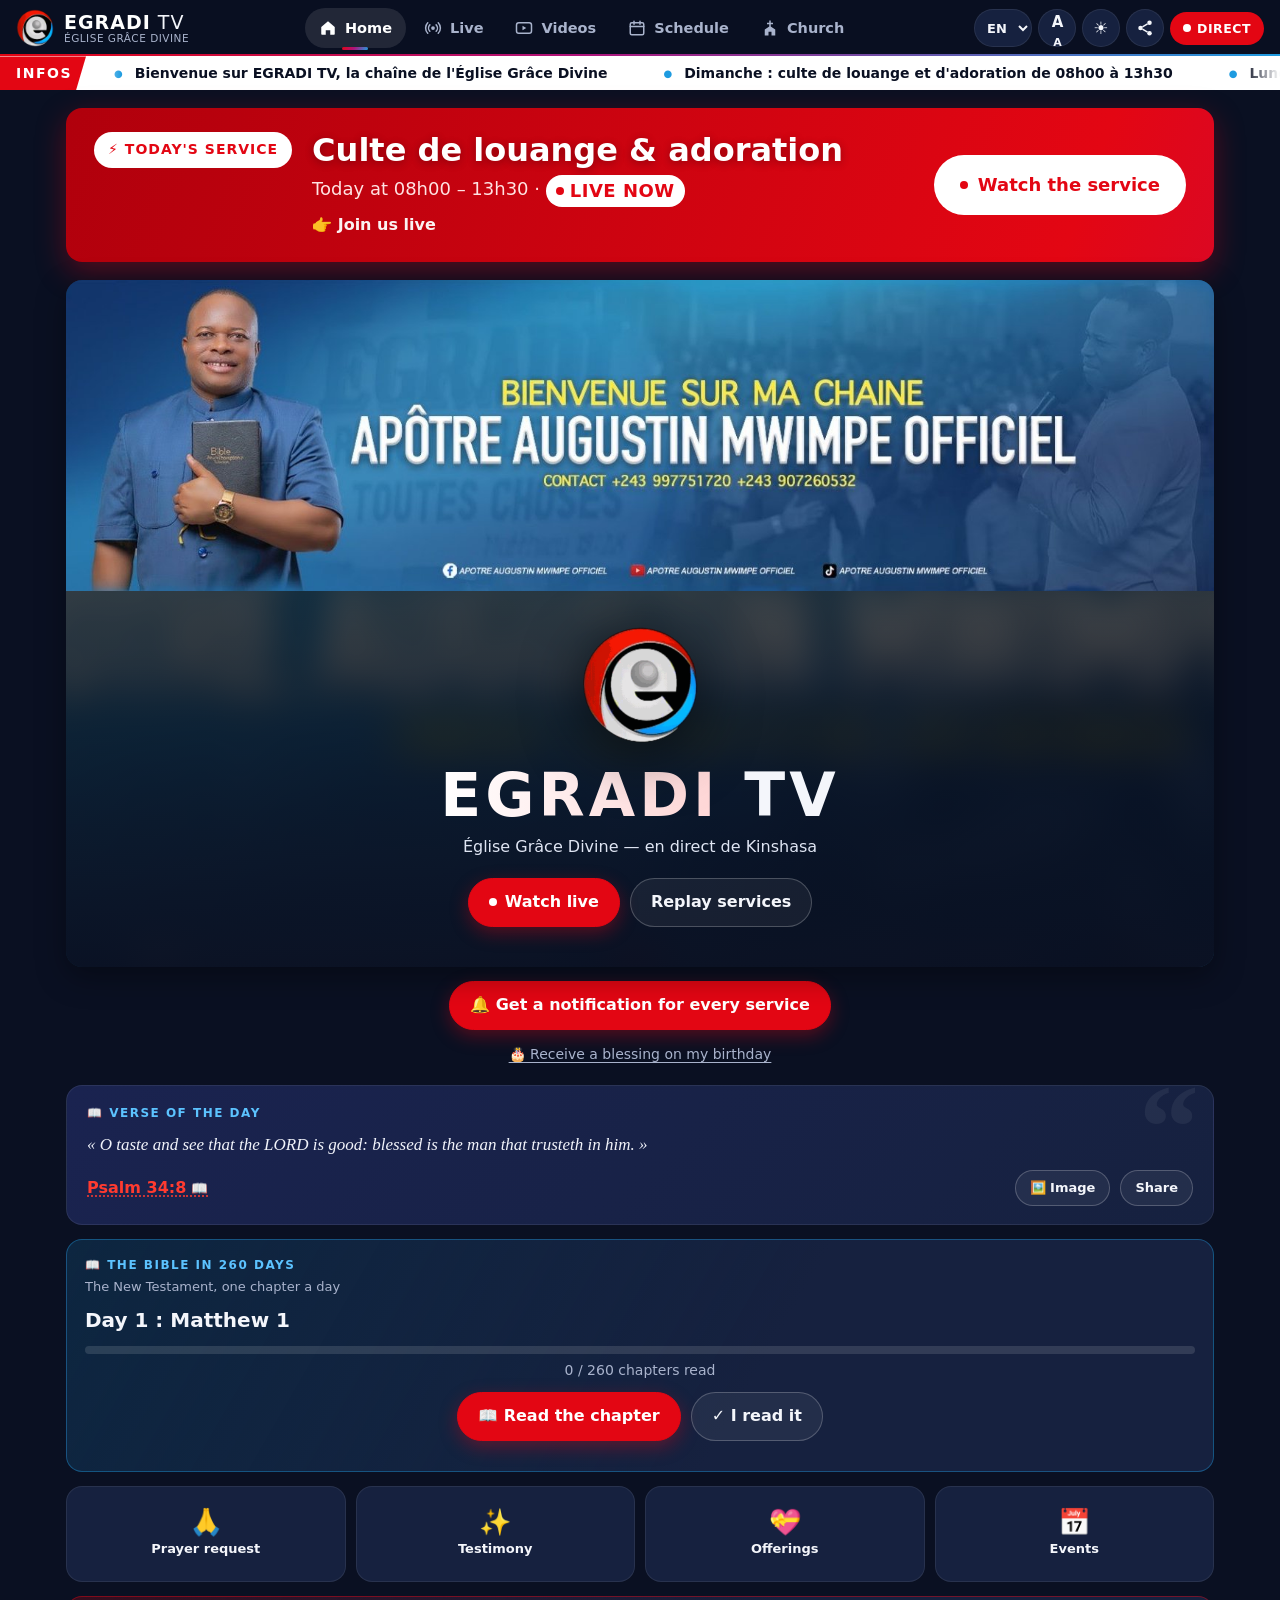
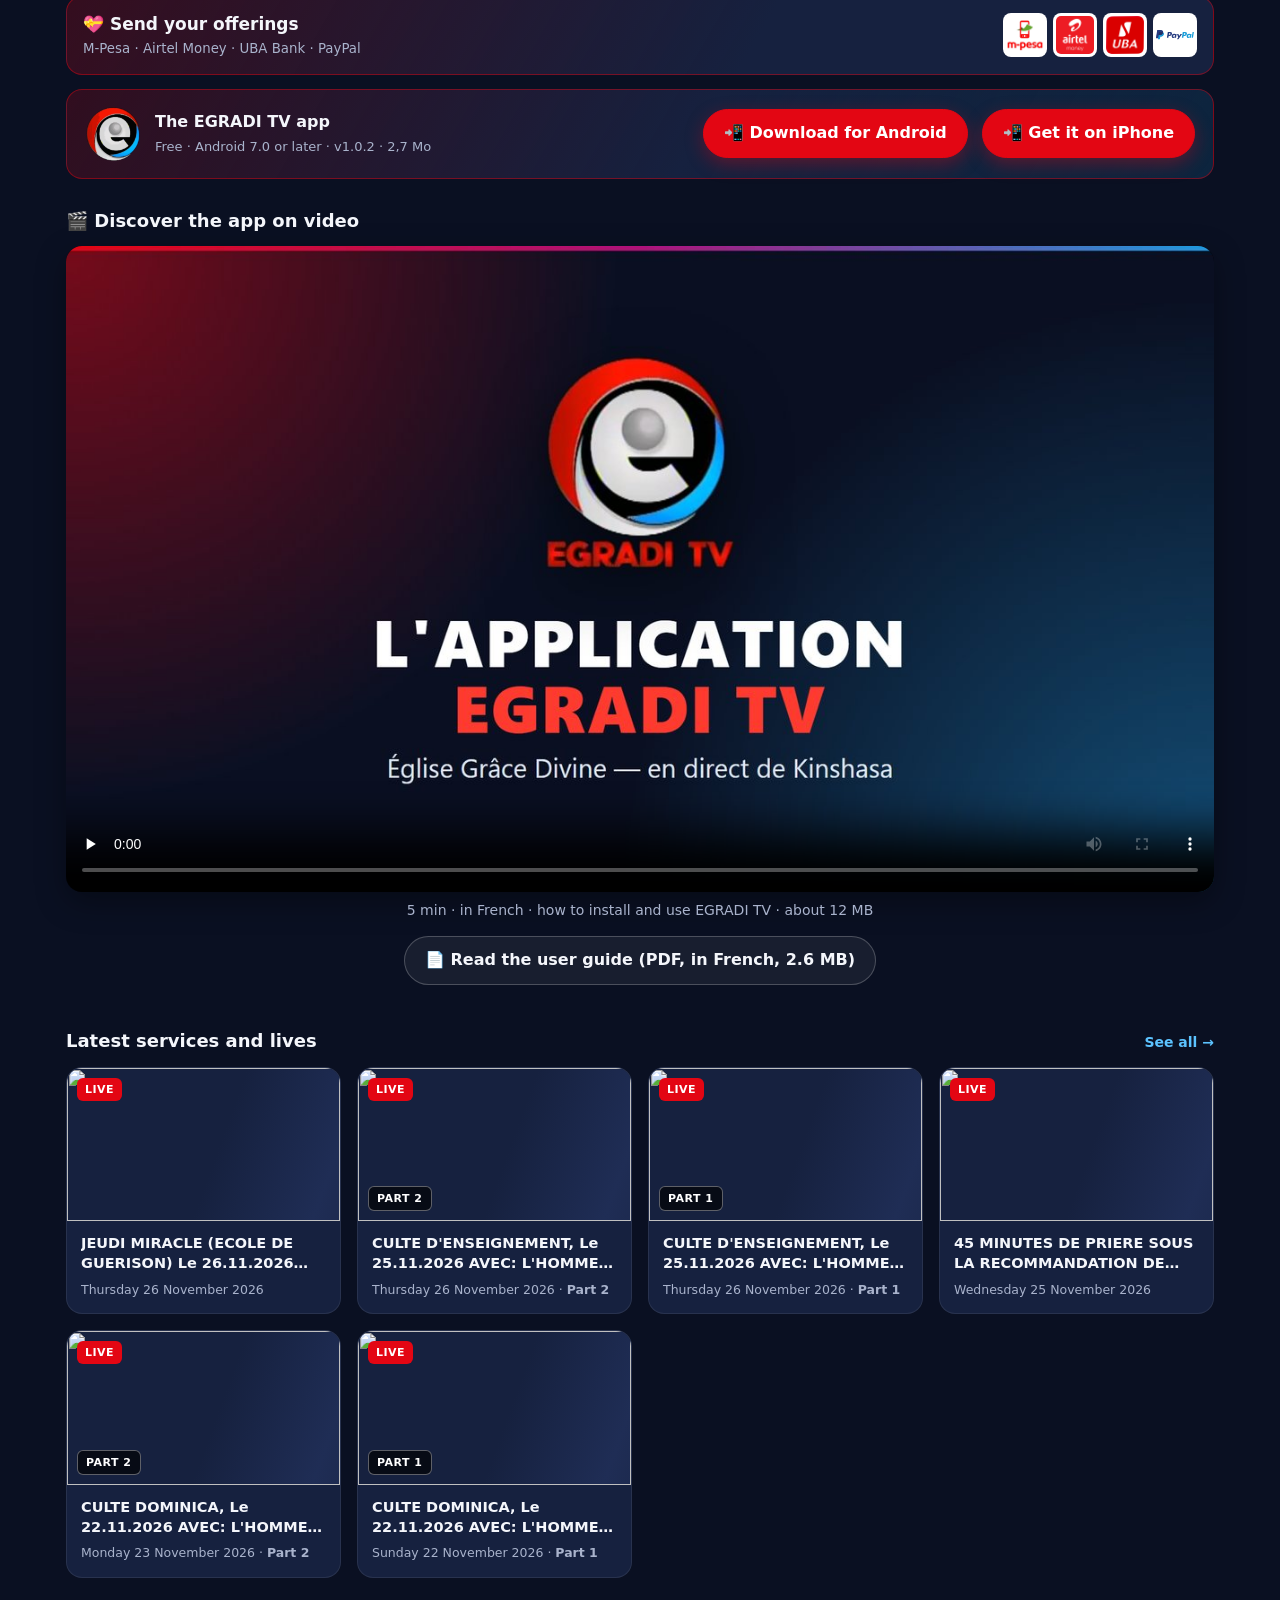
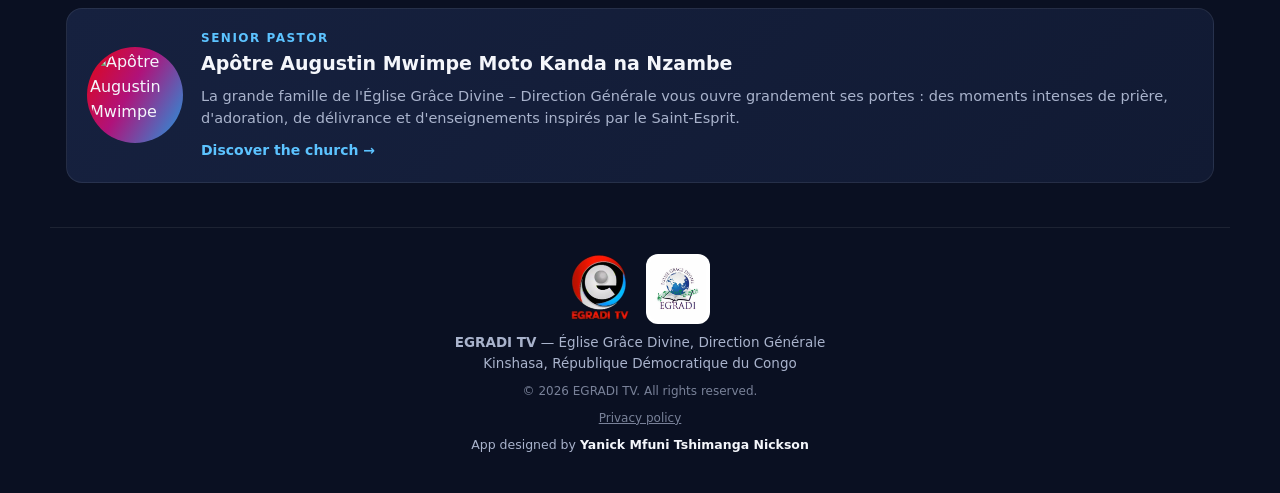
==== commit 2a4c5c04: "Vidéo de présentation et notice mises à jour (nouveautés du 26/11, nom du concepteur) Co-Authored-By" ====
--- a/index.html
+++ b/index.html
@@ -179,7 +179,7 @@
           <source src="presentation/EGRADI-TV-presentation.mp4" type="video/mp4">
         </video>
         <p class="note" data-i18n="presentation_note">4 min · Comment installer et utiliser EGRADI TV · environ 12 Mo</p>
-        <div class="actions"><a class="bouton" href="presentation/Notice-EGRADI-TV.pdf" target="_blank" rel="noopener" data-i18n="notice_btn">📄 Lire la notice d'utilisation (PDF, 1,7 Mo)</a></div>
+        <div class="actions"><a class="bouton" href="presentation/Notice-EGRADI-TV.pdf" target="_blank" rel="noopener" data-i18n="notice_btn">📄 Lire la notice d'utilisation (PDF, 2,6 Mo)</a></div>
       </section>
 
       <div id="bloc-continuer" hidden>
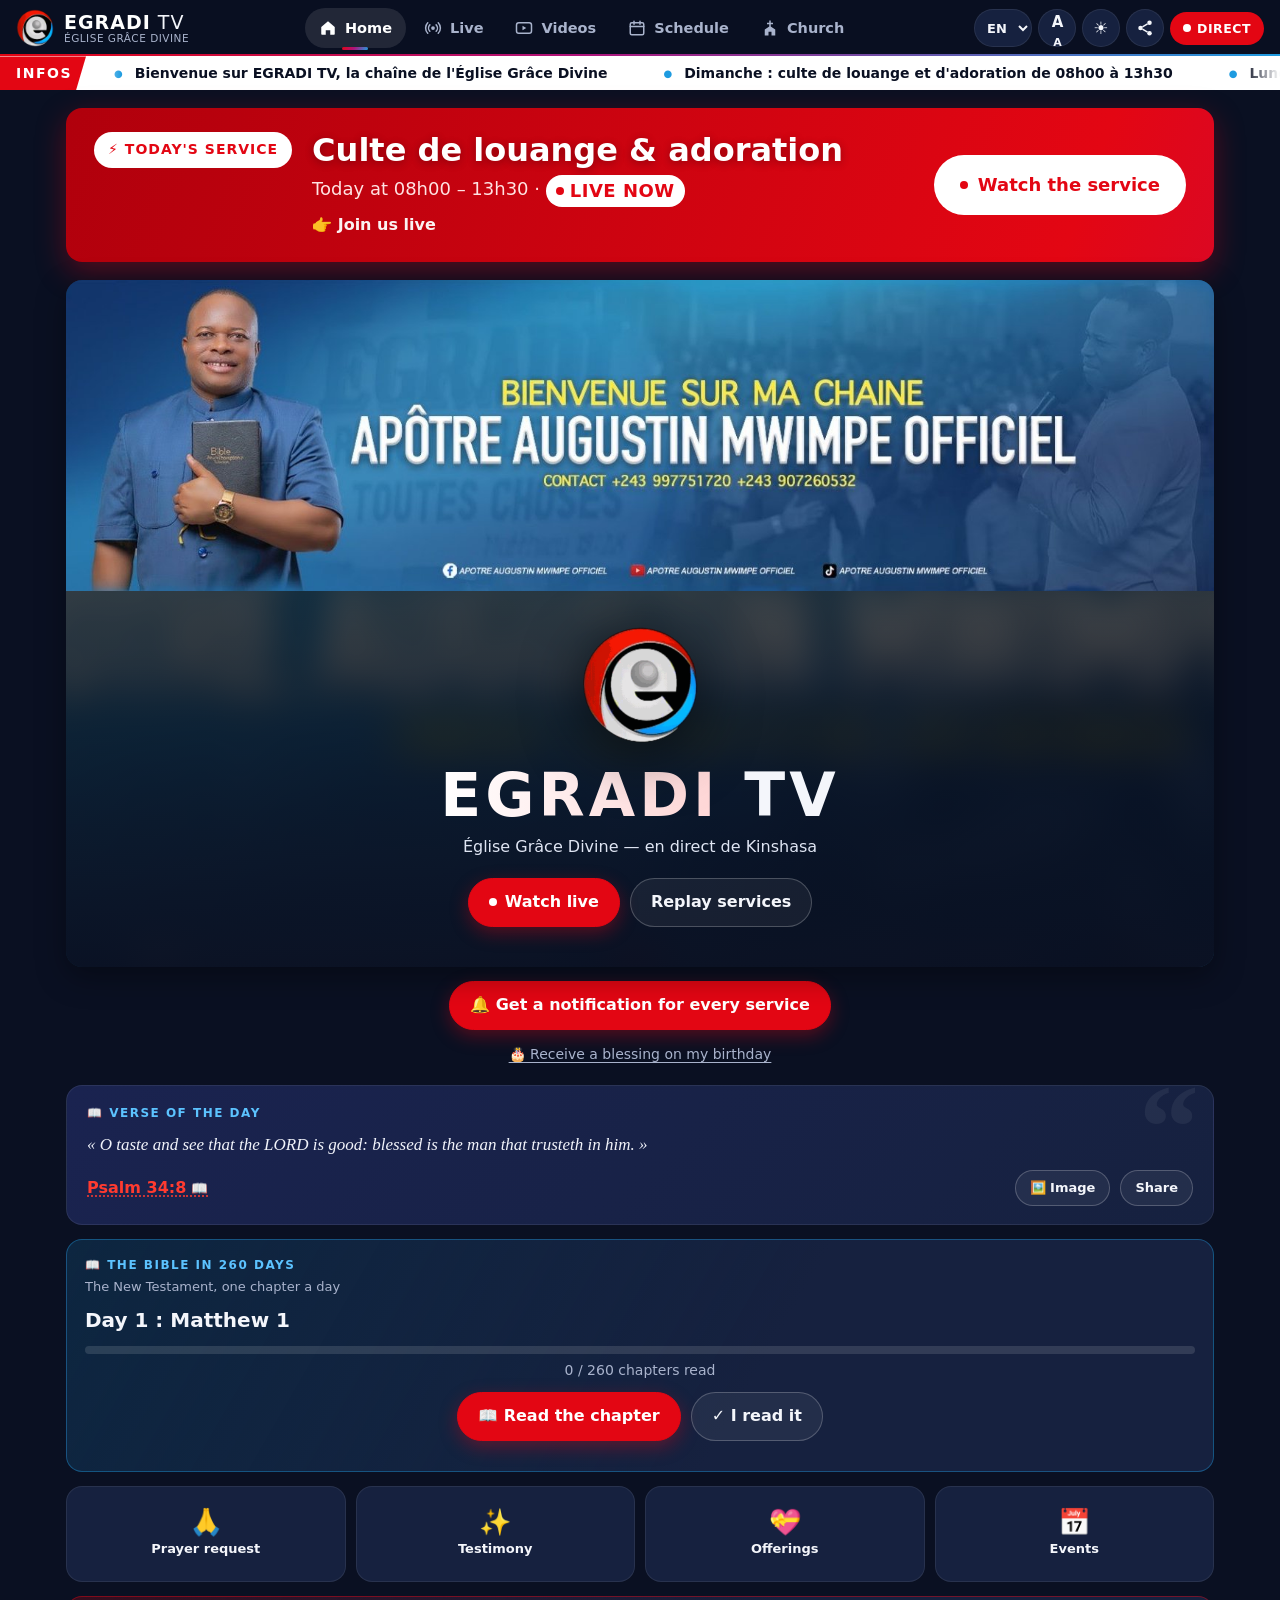
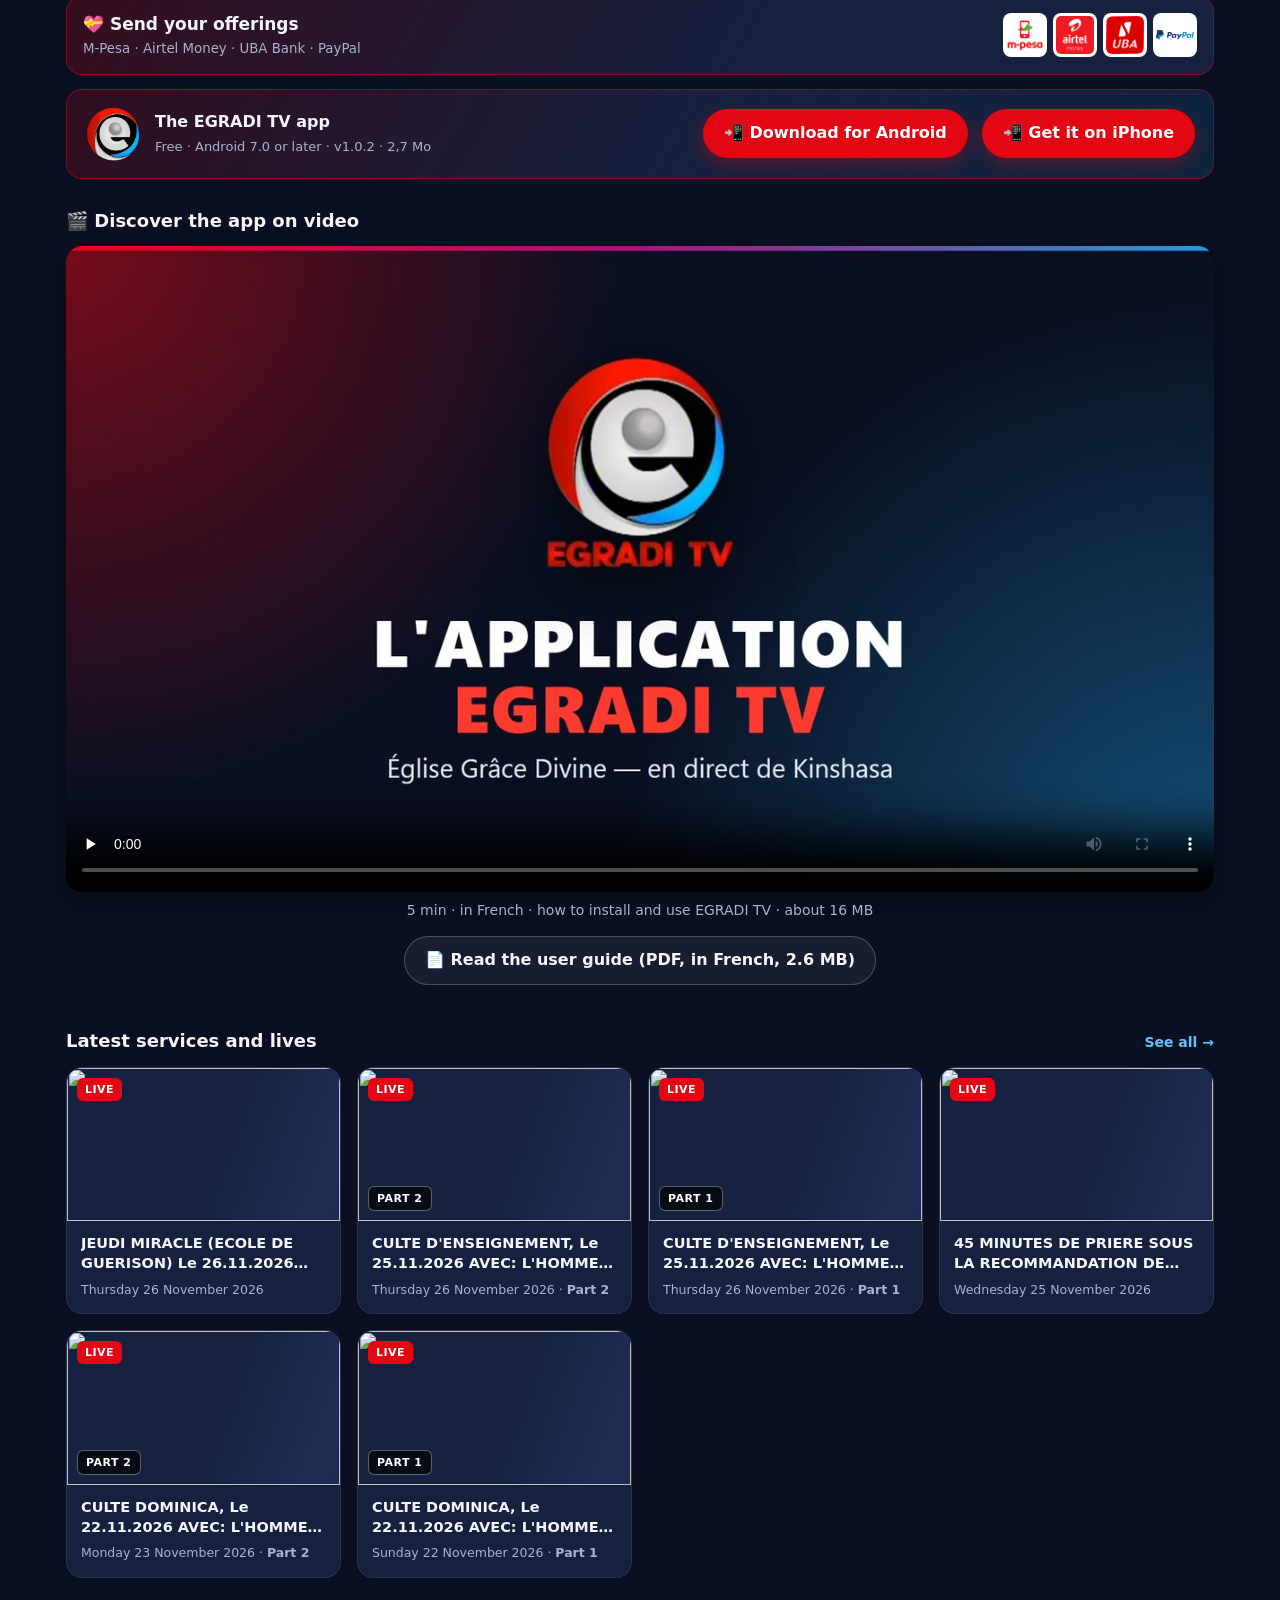
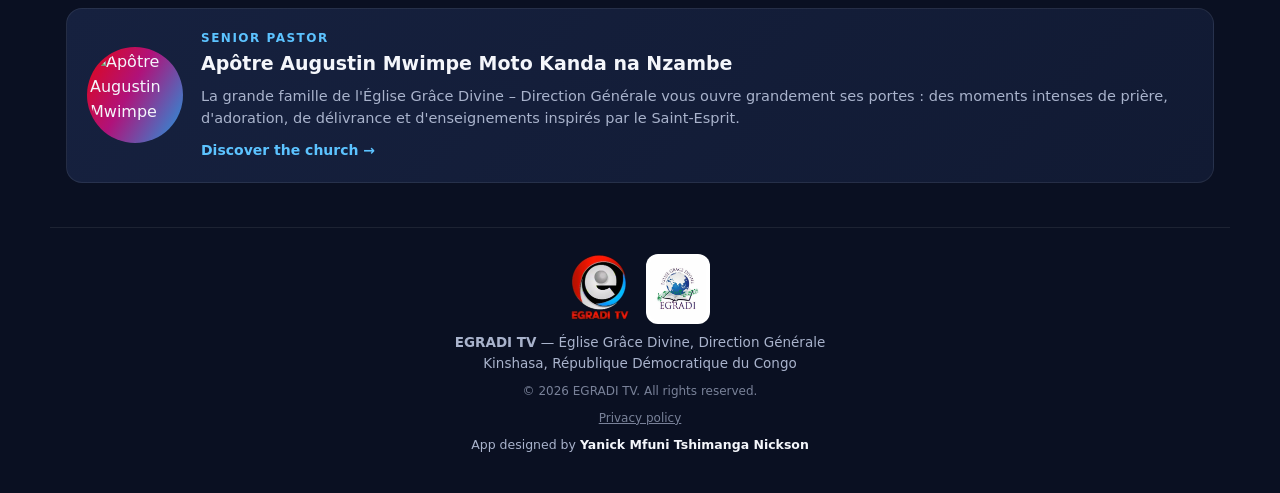
==== commit 6c954534: "Vidéo de présentation : 5 min, environ 16 Mo Co-Authored-By: Claude Opus 5.5 <noreply@anthropic.com>" ====
--- a/index.html
+++ b/index.html
@@ -178,7 +178,7 @@
         <video controls preload="none" playsinline poster="presentation/affiche.jpg" width="1280" height="720">
           <source src="presentation/EGRADI-TV-presentation.mp4" type="video/mp4">
         </video>
-        <p class="note" data-i18n="presentation_note">4 min · Comment installer et utiliser EGRADI TV · environ 12 Mo</p>
+        <p class="note" data-i18n="presentation_note">5 min · Comment installer et utiliser EGRADI TV · environ 16 Mo</p>
         <div class="actions"><a class="bouton" href="presentation/Notice-EGRADI-TV.pdf" target="_blank" rel="noopener" data-i18n="notice_btn">📄 Lire la notice d'utilisation (PDF, 2,6 Mo)</a></div>
       </section>
 
